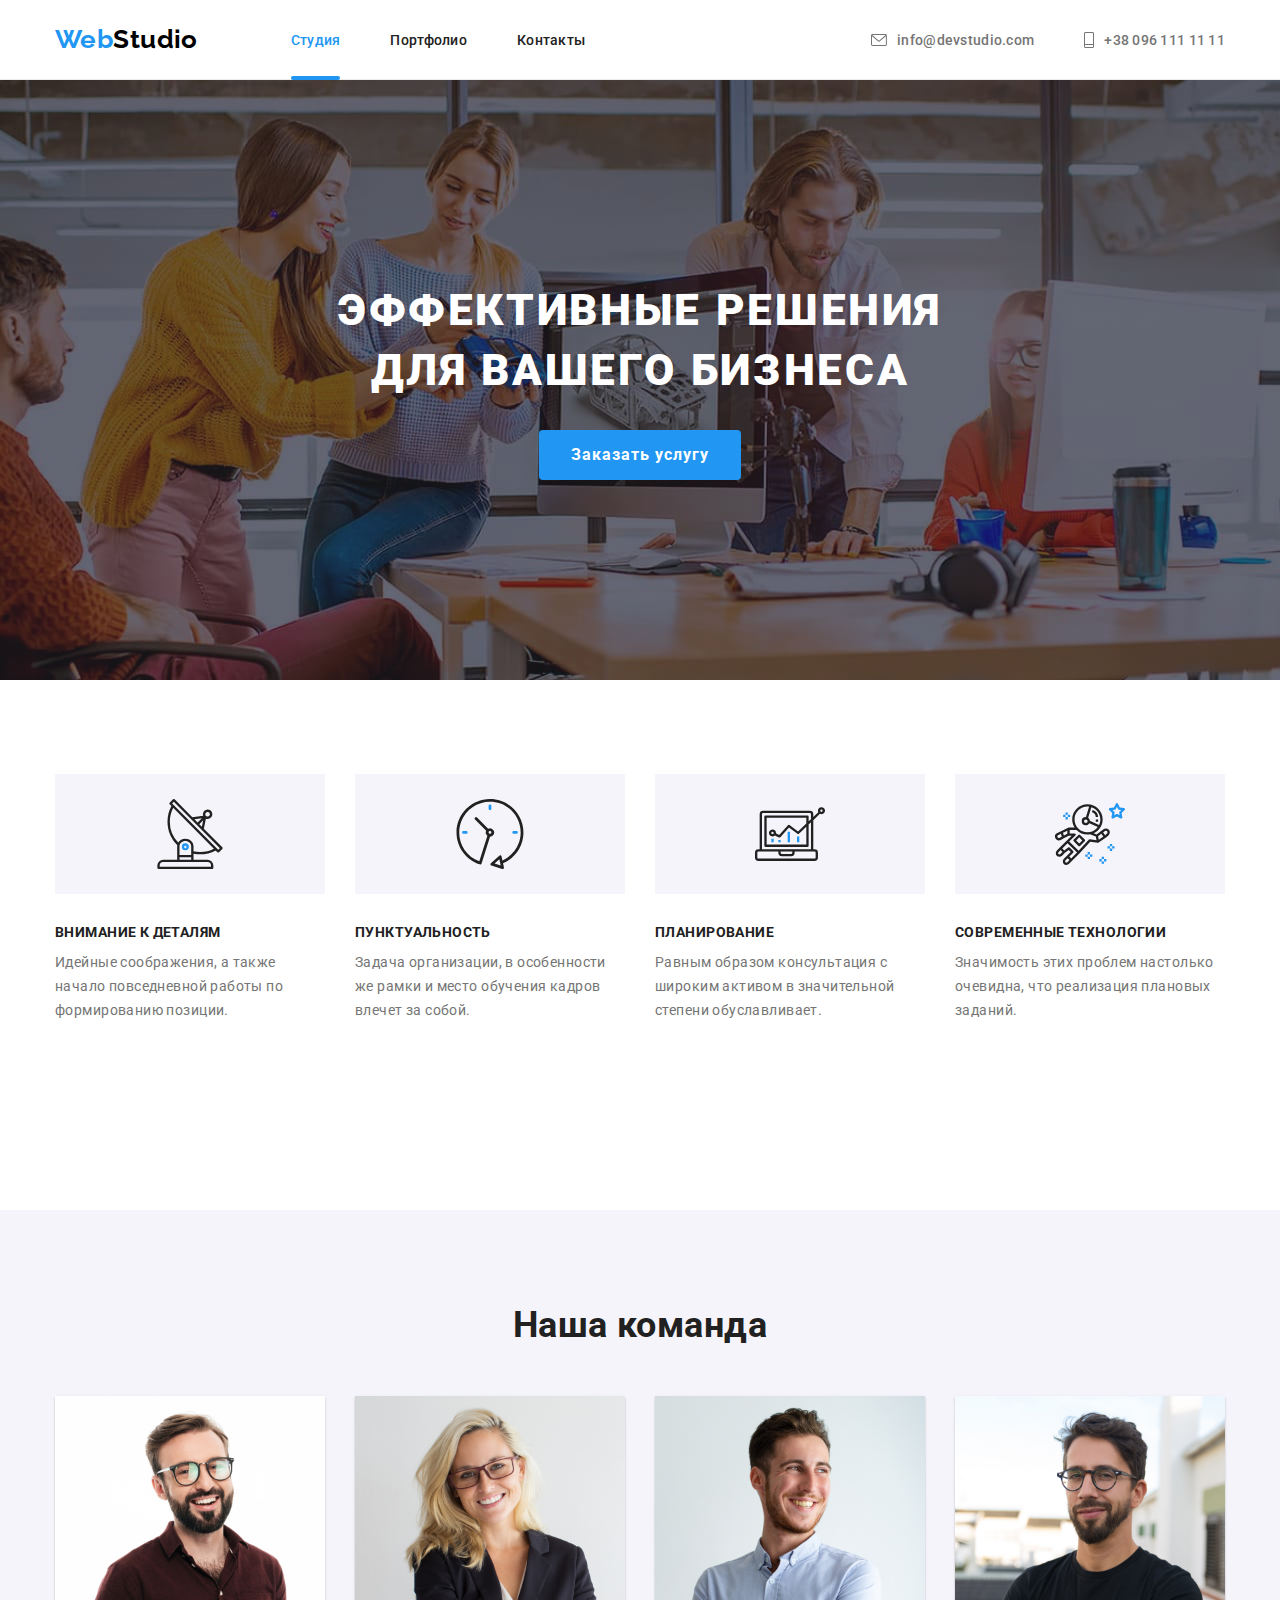
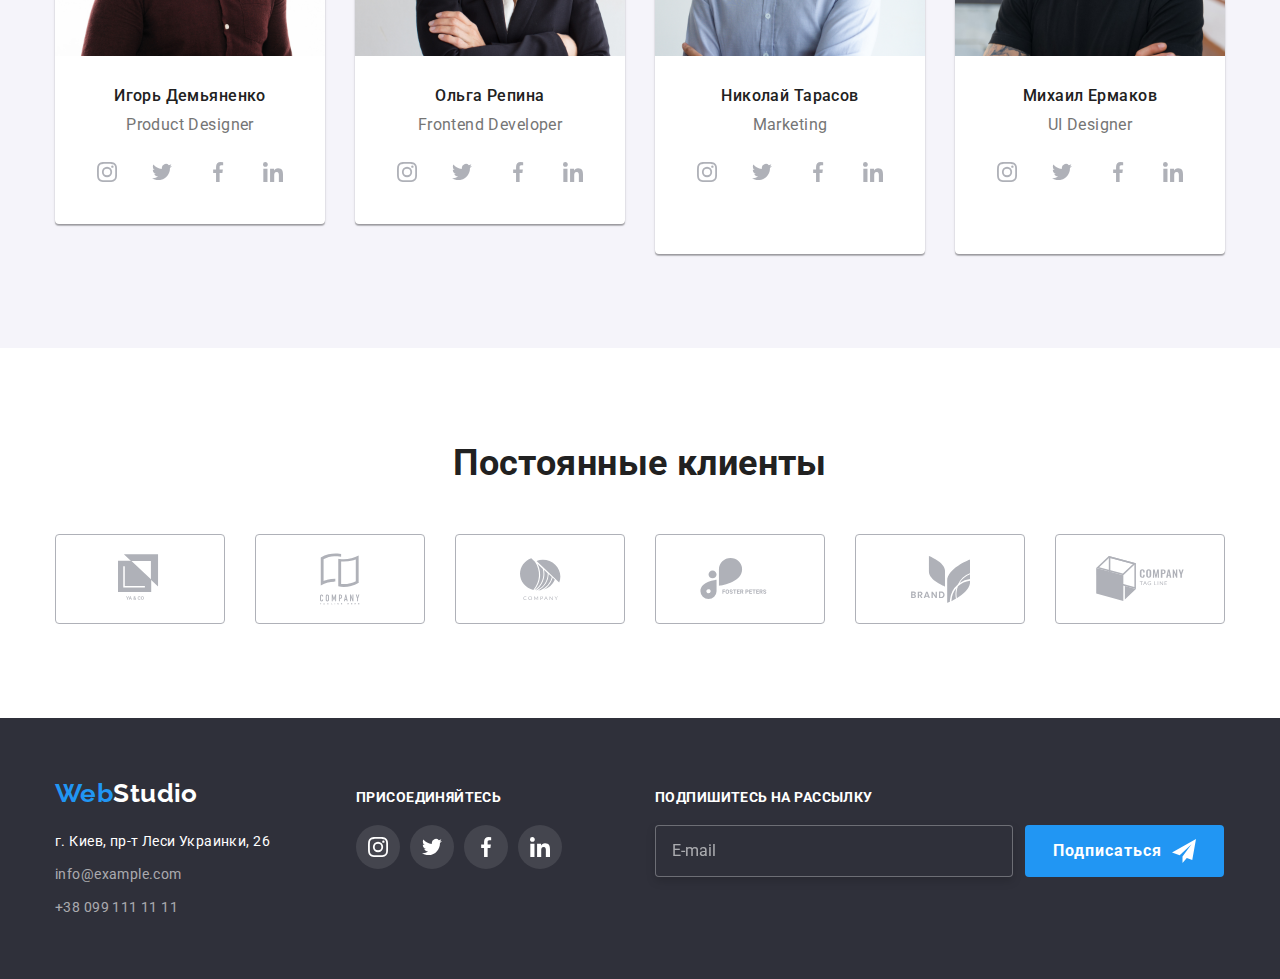
==== index.html @ e051b36f "breakpoints.scss, features: mobile, tablet" ====
<!DOCTYPE html>
<html lang="ru">
  <head>
    <meta charset="UTF-8" />
    <meta name="viewport" content="width=device-width, initial-scale=1.0" />
    <title>WebStudio</title>
    <link rel="preconnect" href="https://fonts.gstatic.com" />
    <link
      href="https://fonts.googleapis.com/css2?family=Raleway:wght@700&family=Roboto:wght@400;500;700;900&display=swap"
      rel="stylesheet"
    />
    <link
      rel="stylesheet"
      href="https://cdnjs.cloudflare.com/ajax/libs/modern-normalize/1.0.0/modern-normalize.min.css"
    />
    <link rel="stylesheet" href="./css/main.min.css" />
  </head>
  <body>
    <header class="header">
      <div class="container">
        <nav class="header__nav">
          <a href="./index.html" lang="en" class="logo header__logo">
            <span class="logo--accent">Web</span>Studio</a
          >
          <button
            type="button"
            class="menu-button is-open"
            aria-expanded="false"
            aria-controls="menu-container"
            data-menu-button
          >
            <svg
              width="40"
              height="40"
              aria-label="переключатель мобильного меню"
            >
              <use class="icon-menu" href="./icons/sprite.svg#menu"></use>
              <use
                class="icon-menu-close"
                href="./icons/sprite.svg#menu-close"
              ></use>
            </svg>
          </button>
          <!-- <div class="menu-container" id="menu-container"></div> -->

          <ul class="site-nav">
            <li class="site-nav__item">
              <a
                href="./index.html"
                class="site-nav__link site-nav__link--active"
                >Студия</a
              >
            </li>
            <li class="site-nav__item">
              <a href="./portfolio.html" class="site-nav__link">Портфолио</a>
            </li>
            <li class="site-nav__item">
              <a href="" class="site-nav__link">Контакты</a>
            </li>
          </ul>
        </nav>

        <ul class="auth-nav">
          <li class="auth-nav__item">
            <a href="mailto:info@devstudio.com" class="auth-nav__link">
              <svg
                width="16"
                height="12"
                class="header__icon"
                aria-label="envelope"
              >
                <use href="./icons/sprite.svg#envelope"></use>
              </svg>
              info@devstudio.com</a
            >
          </li>
          <li class="auth-nav__item">
            <a href="tel:+380961111111" class="auth-nav__link"
              ><svg
                width="10"
                height="16"
                class="header__icon"
                aria-label="smartphone"
              >
                <use href="./icons/sprite.svg#smartphone"></use>
              </svg>
              +38 096 111 11 11</a
            >
          </li>
        </ul>
      </div>
    </header>

    <main>
      <section class="section hero">
        <div class="container">
          <h1 class="hero__title">
            Эффективные решения<br />
            для вашего бизнеса
          </h1>
          <button class="btn" data-modal-open>Заказать услугу</button>
        </div>
      </section>

      <section class="section features">
        <div class="container">
          <h2 class="visually-hidden">Особенности</h2>
          <ul class="feature__list">
            <li class="feature__item">
              <div class="feature__icon-bg">
                <svg
                  class="feature__icon"
                  width="70"
                  height="70"
                  aria-label="antenna"
                >
                  <use href="./icons/sprite.svg#antenna"></use>
                </svg>
              </div>
              <h3 class="feature__title">Внимание к деталям</h3>
              <p class="feature__subtitle">
                Идейные соображения, а также начало повседневной работы по
                формированию позиции.
              </p>
            </li>
            <li class="feature__item">
              <div class="feature__icon-bg">
                <svg
                  class="feature__icon"
                  width="70"
                  height="70"
                  aria-label="clock"
                >
                  <use href="./icons/sprite.svg#clock"></use>
                </svg>
              </div>
              <h3 class="feature__title">Пунктуальность</h3>
              <p class="feature__subtitle">
                Задача организации, в особенности же рамки и место обучения
                кадров влечет за собой.
              </p>
            </li>
            <li class="feature__item">
              <div class="feature__icon-bg">
                <svg
                  class="feature__icon"
                  width="70"
                  height="70"
                  aria-label="diagram"
                >
                  <use href="./icons/sprite.svg#diagram"></use>
                </svg>
              </div>
              <h3 class="feature__title">Планирование</h3>
              <p class="feature__subtitle">
                Равным образом консультация с широким активом в значительной
                степени обуславливает.
              </p>
            </li>
            <li class="feature__item">
              <div class="feature__icon-bg">
                <svg
                  class="feature__icon"
                  width="70"
                  height="70"
                  aria-label="astronaut"
                >
                  <use href="./icons/sprite.svg#astronaut"></use>
                </svg>
              </div>
              <h3 class="feature__title">Современные технологии</h3>
              <p class="feature__subtitle">
                Значимость этих проблем настолько очевидна, что реализация
                плановых заданий.
              </p>
            </li>
          </ul>
        </div>
      </section>

      <section class="section works">
        <div class="container">
          <h2 class="section__title">Чем мы занимаемся</h2>
          <ul class="work__list">
            <li class="work__item">
              <div class="work__item-wrap">
                <img
                  src="./images/desktop.jpg"
                  alt="десктоп"
                  width="370"
                  height="294"
                />
                <div class="work__item-desc">
                  <p class="work-list__text">Десктопные приложения</p>
                </div>
              </div>
            </li>
            <li class="work__item">
              <div class="work__item-wrap">
                <img
                  src="./images/phone.jpg"
                  alt="телефон"
                  width="370"
                  height="294"
                />
                <div class="work__item-desc">
                  <p class="work-list__text">Мобильные приложения</p>
                </div>
              </div>
            </li>
            <li class="work__item">
              <div class="work__item-wrap">
                <img
                  src="./images/tablet.jpg"
                  alt="планшет"
                  width="370"
                  height="294"
                />
                <div class="work__item-desc">
                  <p class="work-list__text">Дизайнерские решения</p>
                </div>
              </div>
            </li>
          </ul>
        </div>
      </section>

      <section class="section team">
        <div class="container">
          <h2 class="section__title">Наша команда</h2>
          <ul class="team__list">
            <li class="team__item">
              <img
                src="./images/photo-1.jpg"
                alt="фото дизайнера"
                width="450"
                height="460"
                class="team__item-photo"
              />
              <div class="team__item-desc">
                <h3 class="team__item-name">Игорь Демьяненко</h3>
                <p class="team__item-prof">Product Designer</p>
                <ul class="social">
                  <li class="social__item">
                    <a href="" class="social__link">
                      <svg
                        width="20"
                        height="20"
                        class="social__icon"
                        aria-label="instagram"
                      >
                        <use href="./icons/sprite.svg#instagram"></use>
                      </svg>
                    </a>
                  </li>
                  <li class="social__item">
                    <a href="" class="social__link">
                      <svg
                        width="20"
                        height="20"
                        class="social__icon"
                        aria-label="twitter"
                      >
                        <use href="./icons/sprite.svg#twitter"></use>
                      </svg>
                    </a>
                  </li>
                  <li class="social__item">
                    <a href="" class="social__link">
                      <svg
                        width="20"
                        height="20"
                        class="social__icon"
                        aria-label="facebook"
                      >
                        <use href="./icons/sprite.svg#facebook"></use>
                      </svg>
                    </a>
                  </li>
                  <li class="social__item">
                    <a href="" class="social__link">
                      <svg
                        width="20"
                        height="20"
                        class="social__icon"
                        aria-label="linkedin"
                      >
                        <use href="./icons/sprite.svg#linkedin"></use>
                      </svg>
                    </a>
                  </li>
                </ul>
              </div>
            </li>
            <li class="team__item">
              <img
                src="./images/photo-2.jpg"
                alt="фото фронтенд разработчика"
                width="450"
                height="460"
                class="team__item-photo"
              />
              <div class="team__item-desc">
                <h3 class="team__item-name">Ольга Репина</h3>
                <p class="team__item-prof">Frontend Developer</p>
                <ul class="social">
                  <li class="social__item">
                    <a href="" class="social__link">
                      <svg
                        width="20"
                        height="20"
                        class="social__icon"
                        aria-label="instagram"
                      >
                        <use href="./icons/sprite.svg#instagram"></use>
                      </svg>
                    </a>
                  </li>
                  <li class="social__item">
                    <a href="" class="social__link">
                      <svg
                        width="20"
                        height="20"
                        class="social__icon"
                        aria-label="twitter"
                      >
                        <use href="./icons/sprite.svg#twitter"></use>
                      </svg>
                    </a>
                  </li>
                  <li class="social__item">
                    <a href="" class="social__link">
                      <svg
                        width="20"
                        height="20"
                        class="social__icon"
                        aria-label="facebook"
                      >
                        <use href="./icons/sprite.svg#facebook"></use>
                      </svg>
                    </a>
                  </li>
                  <li class="social__item">
                    <a href="" class="social__link">
                      <svg
                        width="20"
                        height="20"
                        class="social__icon"
                        aria-label="linkedin"
                      >
                        <use href="./icons/sprite.svg#linkedin"></use>
                      </svg>
                    </a>
                  </li>
                </ul>
              </div>
            </li>
            <li class="team__item">
              <img
                src="./images/photo-3.jpg"
                alt="фото маркетолога"
                width="450"
                height="460"
                class="team__item-photo"
              />
              <div class="team__item-desc">
                <h3 class="team__item-name">Николай Тарасов</h3>
                <p class="team__item-prof">Marketing</p>
                <ul class="social">
                  <li class="social__item">
                    <a href="" class="social__link">
                      <svg
                        width="20"
                        height="20"
                        class="social__icon"
                        aria-label="instagram"
                      >
                        <use href="./icons/sprite.svg#instagram"></use>
                      </svg>
                    </a>
                  </li>
                  <li class="social__item">
                    <a href="" class="social__link">
                      <svg
                        width="20"
                        height="20"
                        class="social__icon"
                        aria-label="twitter"
                      >
                        <use href="./icons/sprite.svg#twitter"></use>
                      </svg>
                    </a>
                  </li>
                  <li class="social__item">
                    <a href="" class="social__link">
                      <svg
                        width="20"
                        height="20"
                        class="social__icon"
                        aria-label="facebook"
                      >
                        <use href="./icons/sprite.svg#facebook"></use>
                      </svg>
                    </a>
                  </li>
                  <li class="social__item">
                    <a href="" class="social__link">
                      <svg
                        width="20"
                        height="20"
                        class="social__icon"
                        aria-label="linkedin"
                      >
                        <use href="./icons/sprite.svg#linkedin"></use>
                      </svg>
                    </a>
                  </li>
                </ul>
              </div>
            </li>
            <li class="team__item">
              <img
                src="./images/photo-4.jpg"
                alt="фото дизайнера пользовательского интерфейса"
                width="450"
                height="460"
                class="team__item-photo"
              />
              <div class="team__item-desc">
                <h3 class="team__item-name">Михаил Ермаков</h3>
                <p class="team__item-prof">UI Designer</p>
                <ul class="social">
                  <li class="social__item">
                    <a href="" class="social__link">
                      <svg
                        width="20"
                        height="20"
                        class="social__icon"
                        aria-label="instagram"
                      >
                        <use href="./icons/sprite.svg#instagram"></use>
                      </svg>
                    </a>
                  </li>
                  <li class="social__item">
                    <a href="" class="social__link">
                      <svg
                        width="20"
                        height="20"
                        class="social__icon"
                        aria-label="twitter"
                      >
                        <use href="./icons/sprite.svg#twitter"></use>
                      </svg>
                    </a>
                  </li>
                  <li class="social__item">
                    <a href="" class="social__link">
                      <svg
                        width="20"
                        height="20"
                        class="social__icon"
                        aria-label="facebook"
                      >
                        <use href="./icons/sprite.svg#facebook"></use>
                      </svg>
                    </a>
                  </li>
                  <li class="social__item">
                    <a href="" class="social__link">
                      <svg
                        width="20"
                        height="20"
                        class="social__icon"
                        aria-label="linkedin"
                      >
                        <use href="./icons/sprite.svg#linkedin"></use>
                      </svg>
                    </a>
                  </li>
                </ul>
              </div>
            </li>
          </ul>
        </div>
      </section>

      <section class="section clients">
        <div class="container">
          <h2 class="section__title">Постоянные клиенты</h2>
          <ul class="client__list">
            <li class="client__item">
              <a href="" class="client__link">
                <svg
                  width="44.27"
                  height="49.23"
                  class="client__icon"
                  aria-label="logo-yaco"
                >
                  <use href="./icons/sprite.svg#company-logo-yaco"></use>
                </svg>
              </a>
            </li>
            <li class="client__item">
              <a href="" class="client__link">
                <svg
                  width="40"
                  height="52"
                  class="client__icon"
                  aria-label="logo-tagline"
                >
                  <use href="./icons/sprite.svg#company-logo-tagline"></use>
                </svg>
              </a>
            </li>
            <li class="client__item">
              <a href="" class="client__link">
                <svg
                  width="41"
                  height="42.6"
                  class="client__icon"
                  aria-label="company-logo"
                >
                  <use href="./icons/sprite.svg#company-logo"></use>
                </svg>
              </a>
            </li>
            <li class="client__item">
              <a href="" class="client__link">
                <svg
                  width="79.66"
                  height="42.02"
                  class="client__icon"
                  aria-label="logo-foster-peters"
                >
                  <use
                    href="./icons/sprite.svg#company-logo-foster-peters"
                  ></use>
                </svg>
              </a>
            </li>
            <li class="client__item">
              <a href="" class="client__link">
                <svg
                  width="59"
                  height="47"
                  class="client__icon"
                  aria-label="logo-brand"
                >
                  <use href="./icons/sprite.svg#company-logo-brand"></use>
                </svg>
              </a>
            </li>
            <li class="client__item">
              <a href="" class="client__link">
                <svg
                  width="88.48"
                  height="45.44"
                  class="client__icon"
                  aria-label="logo-tag-line"
                >
                  <use href="./icons/sprite.svg#company-logo-tag-line"></use>
                </svg>
              </a>
            </li>
          </ul>
        </div>
      </section>
    </main>

    <footer class="footer">
      <div class="container">
        <div class="footer__address">
          <a href="./index.html" class="logo footer__logo"
            ><span class="logo--accent">Web</span>Studio</a
          >

          <address class="address">
            <ul class="address__list">
              <li class="address__item">
                <a
                  href="https://goo.gl/maps/oSqtVdrNRLuUKtEEA"
                  class="address__link"
                >
                  г. Киев, пр-т Леси Украинки, 26
                </a>
              </li>
              <li class="address__item">
                <a href="mailto:info@example.com" class="contact__link"
                  >info@example.com</a
                >
              </li>
              <li class="address__item">
                <a href="tel:+380991111111" class="contact__link"
                  >+38 099 111 11 11</a
                >
              </li>
            </ul>
          </address>
        </div>

        <div class="footer__social">
          <b class="social__title">присоединяйтесь</b>
          <ul class="social">
            <li class="social__item">
              <a href="" class="social__link">
                <svg
                  class="social__icon"
                  width="20"
                  height="20"
                  aria-label="instagram"
                >
                  <use href="./icons/sprite.svg#instagram"></use>
                </svg>
              </a>
            </li>
            <li class="social__item">
              <a href="" class="social__link">
                <svg
                  class="social__icon"
                  width="20"
                  height="20"
                  aria-label="twitter"
                >
                  <use href="./icons/sprite.svg#twitter"></use>
                </svg>
              </a>
            </li>
            <li class="social__item">
              <a href="" class="social__link">
                <svg
                  class="social__icon"
                  width="20"
                  height="20"
                  aria-label="facebook"
                >
                  <use href="./icons/sprite.svg#facebook"></use>
                </svg>
              </a>
            </li>
            <li class="social__item">
              <a href="" class="social__link">
                <svg
                  class="social__icon"
                  width="20"
                  height="20"
                  aria-label="linkedin"
                >
                  <use href="./icons/sprite.svg#linkedin"></use>
                </svg>
              </a>
            </li>
          </ul>
        </div>

        <div class="subscribe">
          <b class="social__title">подпишитесь на рассылку</b>
          <form class="subscribe__form">
            <input
              type="text"
              name="email"
              placeholder="E-mail"
              class="subscribe__input"
            />
            <button type="submit" class="btn subscribe__btn">
              Подписаться
              <svg
                class="send-icon"
                width="24"
                height="24"
                aria-label="subscribe-button"
              >
                <use href="./icons/sprite.svg#send"></use>
              </svg>
            </button>
          </form>
        </div>
      </div>
    </footer>

    <div class="backdrop is-hidden" data-modal>
      <div class="modal">
        <button type="button" class="btn-close" data-modal-close>
          <svg
            width="18"
            height="18"
            class="close-icon"
            aria-label="close-icon"
          >
            <use href="./icons/sprite.svg#close"></use>
          </svg>
        </button>

        <div class="form-wrap">
          <b class="modal__title">Оставьте свои данные, мы вам перезвоним</b>

          <form class="modal__form">
            <label class="modal__form-field"
              >Имя
              <span class="modal__form-input-wrapper">
                <input
                  type="text"
                  name="name"
                  class="modal__form-input"
                  aria-label="form-person-icon"
                />
                <svg width="18" height="18" class="modal__form-icon">
                  <use href="./icons/sprite.svg#person"></use>
                </svg>
              </span>
            </label>

            <label class="modal__form-field"
              >Телефон
              <span class="modal__form-input-wrapper">
                <input
                  type="tel"
                  name="telephone"
                  class="modal__form-input"
                  aria-label="form-telephone-icon"
                />
                <svg width="18" height="18" class="modal__form-icon">
                  <use href="./icons/sprite.svg#phone"></use>
                </svg>
              </span>
            </label>

            <label class="modal__form-field"
              >Почта
              <span class="modal__form-input-wrapper">
                <input
                  type="email"
                  name="email"
                  class="modal__form-input"
                  aria-label="form-email-icon"
                />
                <svg width="18" height="18" class="modal__form-icon">
                  <use href="./icons/sprite.svg#email"></use>
                </svg>
              </span>
            </label>

            <label for="textarea" class="modal__form-textarea"
              >Комментарий</label
            >
            <textarea
              id="textarea"
              name="user_message"
              class="modal__form-message"
              rows="10"
              placeholder="Введите текст"
            ></textarea>

            <input
              type="checkbox"
              id="user-policy"
              name="user_policy"
              class="modal__form-policy visually-hidden"
              value="accept-policy"
            />
            <label for="user-policy" class="modal__form-policy-text"
              >Соглашаюсь с рассылкой и принимаю
              <a href="" class="policy-link">Условия договора</a>
            </label>

            <button type="submit" class="btn modal__form-btn">Отправить</button>
          </form>
        </div>
      </div>
    </div>

    <script src="./js/modal.js"></script>
    <script src="./js/menu.js"></script>
  </body>
</html>
---- css/main.min.css ----
:root{--primary-text-color: #212121;--secondary-text-color: #757575;--accent-color: #2196f3;--primary-bg-color: #ffffff;--secondary-bg-color: rgb(47, 48, 58);--secondary-bg-color-opas: rgba(47, 48, 58, 0.8);--third-bg-color: #f5f4fa;--icon-color: #afb1b8;--timing-function: cubic-bezier(0.4, 0, 0.2, 1);--main-font: "Roboto", sans-serif;--secondary-font: "Raleway", sans-serif}.visually-hidden{position:absolute;width:1px;height:1px;margin:-1px;border:0;padding:0;white-space:nowrap;-webkit-clip-path:inset(100%);clip-path:inset(100%);clip:rect(0 0 0 0);overflow:hidden}*,*::before,*::after{-webkit-box-sizing:border-box;box-sizing:border-box}h1,h2,h3,h4,h5,h6,ul,ol,li,p,img,a,button,input,textarea{margin:0;padding:0}a{text-decoration:none;color:var(--primary-text-color)}ul,ol{list-style:none}img{display:block;max-width:100%;height:auto}body{padding-top:80px;background-color:var(--primary-bg-color);color:var(--primary-text-color);font-family:var(--main-font);font-size:14px;font-weight:500;line-height:16px;letter-spacing:0.03em}.container{max-width:1200px;min-width:480px;padding:0 15px}@media screen and (min-width: 480px){.container{width:480px;margin:0 auto}.works .container{display:none}}@media screen and (min-width: 768px){.container{width:768px}}@media screen and (min-width: 1200px){.container{width:1200px}}.header{position:fixed;top:0;left:0;width:100%;height:80px;background-color:var(--primary-bg-color);z-index:1}.header::before{position:absolute;content:"";bottom:0;left:0;width:100%;height:1px;background-color:#ececec}@media screen and (min-width: 767px){.header .container{display:-webkit-box;display:-ms-flexbox;display:flex;-webkit-box-pack:justify;-ms-flex-pack:justify;justify-content:space-between;-webkit-box-align:center;-ms-flex-align:center;align-items:center}}.header__nav{display:-webkit-box;display:-ms-flexbox;display:flex;-webkit-box-pack:justify;-ms-flex-pack:justify;justify-content:space-between;-webkit-box-align:center;-ms-flex-align:center;align-items:center}@media screen and (min-width: 768px){.header__nav{display:-webkit-box;display:-ms-flexbox;display:flex;-webkit-box-pack:start;-ms-flex-pack:start;justify-content:flex-start;-webkit-box-align:center;-ms-flex-align:center;align-items:center}}.header__icon{margin-right:10px;fill:currentColor}.site-nav{display:none}@media screen and (min-width: 768px){.site-nav{display:-webkit-box;display:-ms-flexbox;display:flex;letter-spacing:0.02em}.site-nav__item:not(:last-child){margin-right:50px}.site-nav__link{display:block;padding-top:32px;padding-bottom:32px;-webkit-transition:color 250ms var(--timing-function);transition:color 250ms var(--timing-function)}.site-nav__link--active{position:relative;color:var(--accent-color)}.site-nav__link--active::after{content:"";position:absolute;bottom:0;left:0;width:100%;height:4px;border-radius:2px;background-color:var(--accent-color)}.site-nav__link:hover,.site-nav__link:focus{color:var(--accent-color)}}.auth-nav{display:none}@media screen and (min-width: 768px){.auth-nav{display:block}}@media screen and (min-width: 1200px){.auth-nav{display:-webkit-box;display:-ms-flexbox;display:flex;margin-left:auto;letter-spacing:0.02em}.auth-nav__item:not(:last-child){margin-right:50px}.auth-nav__link{display:-webkit-box;display:-ms-flexbox;display:flex;-webkit-box-pack:start;-ms-flex-pack:start;justify-content:flex-start;-webkit-box-align:center;-ms-flex-align:center;align-items:center;padding-top:32px;padding-bottom:32px;color:var(--secondary-text-color);-webkit-transition:color 250ms var(--timing-function);transition:color 250ms var(--timing-function)}.auth-nav__link:hover,.auth-nav__link:focus{color:var(--accent-color)}}.menu-button{display:none}@media screen and (max-width: 767px){.menu-button{display:inline-block;border:none;background-color:transparent}.menu-button .icon-menu-close{display:none}.menu-button.is-open .icon-menu-close{display:block}.menu-button.is-open .icon-menu{display:none}}.menu-container{display:none}.hero{background-color:var(--secondary-bg-color)}.hero.section{padding:118px 0;margin:0 auto;text-align:center;background-image:-webkit-gradient(linear, left top, right top, from(rgba(47,48,58,0.4)), to(rgba(47,48,58,0.4))),url(../images/hero-bg.jpg);background-image:linear-gradient(to right, rgba(47,48,58,0.4), rgba(47,48,58,0.4)),url(../images/hero-bg.jpg);background-repeat:no-repeat;background-position:center}@media screen and (min-width: 768px){.hero.section{max-width:1600px;min-height:600px;padding:200px 0}}.hero__title{font-size:26px;font-weight:900;line-height:42px;letter-spacing:0.06em;text-transform:uppercase;color:var(--primary-bg-color);margin-bottom:30px}@media screen and (min-width: 768px){.hero__title{font-size:44px;font-weight:900;line-height:60px}}@media screen and (min-width: 768px){.feature__list{display:-webkit-box;display:-ms-flexbox;display:flex;-ms-flex-wrap:wrap;flex-wrap:wrap}}.feature__item:not(:last-child){margin-bottom:30px}@media screen and (min-width: 768px){.feature__item{-ms-flex-preferred-size:calc((100% - 1 * 30px) / 2);flex-basis:calc((100% - 1 * 30px) / 2)}.feature__item:nth-child(2n+1){margin-right:30px}.feature__item:nth-last-child(-n+2){margin-bottom:0}}@media screen and (min-width: 1200px){.feature__item{-ms-flex-preferred-size:calc((100% - 3 * 30px) / 4);flex-basis:calc((100% - 3 * 30px) / 4)}.feature__item:nth-child(n){margin-bottom:0}.feature__item:not(:last-child){margin-right:30px}}.feature__icon-bg{display:-webkit-box;display:-ms-flexbox;display:flex;-webkit-box-pack:center;-ms-flex-pack:center;justify-content:center;-webkit-box-align:center;-ms-flex-align:center;align-items:center;height:120px;margin-bottom:30px;background-color:var(--third-bg-color)}.feature__icon{width:70px;height:70px}.feature__title{margin-bottom:10px;font-size:14px;font-weight:700;line-height:16px;text-align:center;text-transform:uppercase}@media screen and (min-width: 768px){.feature__title{text-align:start}}.feature__subtitle{font-size:14px;font-weight:400;line-height:24px;color:var(--secondary-text-color)}.work{display:none}@media screen and (min-width: 768px){.work__list{display:-webkit-box;display:-ms-flexbox;display:flex;-ms-flex-wrap:wrap;flex-wrap:wrap}.work__item:not(:last-child){margin-right:30px}.work__item-wrap{position:relative}.work__item-desc{position:absolute;left:0;bottom:0;width:100%;height:70px;padding:27px 82px;background-color:var(--secondary-bg-color-opas);color:var(--primary-bg-color);text-align:center;font-size:14px;font-weight:700;line-height:16px;text-transform:uppercase}}.team{background-color:var(--third-bg-color)}@media screen and (min-width: 768px){.team__list{display:-webkit-box;display:-ms-flexbox;display:flex;-ms-flex-wrap:wrap;flex-wrap:wrap}}.team__item{background-color:var(--primary-bg-color);-webkit-box-shadow:0px 1px 3px rgba(0,0,0,0.12),0px 1px 1px rgba(0,0,0,0.14),0px 2px 1px rgba(0,0,0,0.2);box-shadow:0px 1px 3px rgba(0,0,0,0.12),0px 1px 1px rgba(0,0,0,0.14),0px 2px 1px rgba(0,0,0,0.2);border-radius:0px 0px 4px 4px}.team__item:not(:last-child){margin-bottom:30px}@media screen and (min-width: 768px){.team__item:nth-child(2n+1){margin-right:30px}.team__item:nth-last-child(-n+2){margin-bottom:0}}@media screen and (min-width: 1200px){.team__item:not(:last-child){margin-right:30px}}.team__item-photo{height:460px;background-size:contain}@media screen and (min-width: 768px){.team__item-photo{width:354px;height:374px}}@media screen and (min-width: 1200px){.team__item-photo{width:270px;height:260px}}.team__item-desc{padding:30px 122px 24px}@media screen and (min-width: 768px){.team__item-desc{padding:30px 74px 24px}}@media screen and (min-width: 1200px){.team__item-desc{padding:30px}}.team__item-name{margin-bottom:10px;font-size:16px;font-weight:500;line-height:19px;text-align:center}.team__item-prof{margin-bottom:16px;text-align:center;font-size:16px;font-weight:400;line-height:19px;color:var(--secondary-text-color)}.client__list{display:-webkit-box;display:-ms-flexbox;display:flex;-webkit-box-pack:justify;-ms-flex-pack:justify;justify-content:space-between;-webkit-box-align:stretch;-ms-flex-align:stretch;align-items:stretch}.client__link{display:-webkit-box;display:-ms-flexbox;display:flex;-webkit-box-pack:center;-ms-flex-pack:center;justify-content:center;-webkit-box-align:center;-ms-flex-align:center;align-items:center;width:170px;height:90px;border-radius:4px;border:1px solid var(--icon-color);color:var(--icon-color);-webkit-transition:color 250ms var(--timing-function),border 250ms var(--timing-function);transition:color 250ms var(--timing-function),border 250ms var(--timing-function)}.client__link:hover,.client__link:focus{border:1px solid var(--accent-color);color:var(--accent-color)}.client__icon{fill:currentColor}.footer{padding:60px 0;background-color:var(--secondary-bg-color)}.footer .container{display:-webkit-box;display:-ms-flexbox;display:flex;-webkit-box-pack:start;-ms-flex-pack:start;justify-content:flex-start;-webkit-box-align:baseline;-ms-flex-align:baseline;align-items:baseline}.footer__address{width:231px;margin-right:70px}.footer__social{width:206px;margin-right:93px}.address{font-style:inherit;font-size:14px;font-weight:400;line-height:24px;letter-spacing:0.03em}.address__item:not(:last-child){margin-bottom:9px}.address__link:first-child{color:var(--primary-bg-color);-webkit-transition:color 250ms var(--timing-function);transition:color 250ms var(--timing-function)}.address__link:hover,.address__link:focus{color:var(--accent-color)}.contact__link{color:rgba(255,255,255,0.6);-webkit-transition-property:color 250ms var(--timing-function);transition-property:color 250ms var(--timing-function)}.contact__link:hover,.contact__link:focus{color:var(--accent-color)}.subscribe__form{display:-webkit-box;display:-ms-flexbox;display:flex}.subscribe__input{width:358px;padding:15px 16px;margin-right:12px;border-radius:4px;color:rgba(255,255,255,0.6);background-color:var(--secondary-bg-color);border:1px solid rgba(255,255,255,0.3);-webkit-filter:drop-shadow(0px 4px 4px rgba(0,0,0,0.15));filter:drop-shadow(0px 4px 4px rgba(0,0,0,0.15));font-size:16px;font-weight:400;line-height:20px}.subscribe__input::-webkit-input-placeholder{color:rgba(255,255,255,0.6)}.subscribe__input:-ms-input-placeholder{color:rgba(255,255,255,0.6)}.subscribe__input::-ms-input-placeholder{color:rgba(255,255,255,0.6)}.subscribe__input::placeholder{color:rgba(255,255,255,0.6)}.subscribe__input:focus{border:1px solid var(--accent-color)}.subscribe__btn .send-icon{margin-left:10px;fill:var(--primary-bg-color)}.logo{padding-top:24px;padding-bottom:25px;color:#000000;font-family:var(--secondary-font);font-size:26px;font-weight:700;line-height:31px}.logo--accent{color:var(--accent-color)}@media screen and (min-width: 768px){.header__logo{margin-right:93px}}.footer__logo{display:inline-block;padding-top:0;padding-bottom:0;margin-bottom:20px;color:var(--primary-bg-color)}.section{padding-top:60px;padding-bottom:60px}@media screen and (min-width: 1200px){.section{padding-top:94px;padding-bottom:94px}.section:nth-child(2){padding-bottom:0}}.btn{min-width:73px;padding:10px 32px;border:none;border-radius:4px;color:var(--primary-bg-color);background-color:var(--accent-color);font-family:inherit;font-size:16px;font-weight:700;line-height:30px;letter-spacing:0.06em;text-align:center;cursor:pointer}.btn-filter{text-decoration:none;padding:6px 22px;color:var(--primary-text-color);background-color:var(--third-bg-color);font-size:16px;font-weight:500;line-height:26px;letter-spacing:0.03em;-webkit-transition:color 250ms var(--timing-function),background-color 250ms var(--timing-function);transition:color 250ms var(--timing-function),background-color 250ms var(--timing-function)}.btn-filter__list{display:-webkit-box;display:-ms-flexbox;display:flex;-webkit-box-pack:center;-ms-flex-pack:center;justify-content:center;-webkit-box-align:center;-ms-flex-align:center;align-items:center;margin-bottom:50px}.btn-filter__item:not(:last-child){margin-right:8px}.btn:hover,.btn:focus{background-color:var(--accent-color);color:var(--primary-bg-color);-webkit-box-shadow:0px 3px 1px rgba(0,0,0,0.1),0px 1px 2px rgba(0,0,0,0.08),0px 2px 2px rgba(0,0,0,0.12);box-shadow:0px 3px 1px rgba(0,0,0,0.1),0px 1px 2px rgba(0,0,0,0.08),0px 2px 2px rgba(0,0,0,0.12);-webkit-transition:color 250ms var(--timing-function),background-color 250ms var(--timing-function),-webkit-box-shadow 250ms var(--timing-function);transition:color 250ms var(--timing-function),background-color 250ms var(--timing-function),-webkit-box-shadow 250ms var(--timing-function);transition:color 250ms var(--timing-function),background-color 250ms var(--timing-function),box-shadow 250ms var(--timing-function);transition:color 250ms var(--timing-function),background-color 250ms var(--timing-function),box-shadow 250ms var(--timing-function),-webkit-box-shadow 250ms var(--timing-function)}.btn--active{background-color:var(--accent-color);color:var(--primary-bg-color)}.subscribe__btn{display:-webkit-box;display:-ms-flexbox;display:flex;-webkit-box-pack:start;-ms-flex-pack:start;justify-content:flex-start;-webkit-box-align:center;-ms-flex-align:center;align-items:center;padding:10px 28px}.social{display:-webkit-box;display:-ms-flexbox;display:flex;-webkit-box-pack:justify;-ms-flex-pack:justify;justify-content:space-between;-webkit-box-align:stretch;-ms-flex-align:stretch;align-items:stretch}.social__title{display:inline-block;margin-bottom:20px;color:var(--primary-bg-color);text-transform:uppercase}.social__link{display:-webkit-box;display:-ms-flexbox;display:flex;-webkit-box-pack:center;-ms-flex-pack:center;justify-content:center;-webkit-box-align:center;-ms-flex-align:center;align-items:center;width:44px;height:44px;border-radius:50%;color:var(--icon-color);-webkit-transition:color 250ms var(--timing-function),background-color 250ms var(--timing-function);transition:color 250ms var(--timing-function),background-color 250ms var(--timing-function)}.footer .social__link{background-color:rgba(255,255,255,0.1);color:var(--primary-bg-color)}.social__link:hover,.social__link:focus{background-color:var(--accent-color);color:var(--primary-bg-color);cursor:pointer}.social__icon{fill:currentColor}.section__title{font-size:28px;font-weight:700;line-height:33px;margin-bottom:30px;text-align:center}@media screen and (min-width: 768px){.section__title{margin-bottom:50px;font-size:36px;font-weight:700;line-height:42px}}.backdrop{position:fixed;top:0;left:0;width:100%;height:100%;background-color:rgba(0,0,0,0.2);z-index:2;-webkit-transition-property:opacity, visibility;transition-property:opacity, visibility;-webkit-transition-duration:250ms;transition-duration:250ms;-webkit-transition-timing-function:var(--timing-function);transition-timing-function:var(--timing-function)}.backdrop.is-hidden{-webkit-transition-property:opacity, visibility, -webkit-transform;transition-property:opacity, visibility, -webkit-transform;transition-property:transform, opacity, visibility;transition-property:transform, opacity, visibility, -webkit-transform;-webkit-transition-duration:250ms;transition-duration:250ms;-webkit-transition-timing-function:var(--timing-function);transition-timing-function:var(--timing-function)}.modal{position:absolute;top:50%;left:50%;-webkit-transform:translate(-50%, -50%);transform:translate(-50%, -50%);width:528px;min-height:581px;padding:40px;border-radius:4px;background-color:var(--primary-bg-color);-webkit-box-shadow:0px 1px 3px rgba(0,0,0,0.12),0px 1px 1px rgba(0,0,0,0.14),0px 2px 1px rgba(0,0,0,0.2);box-shadow:0px 1px 3px rgba(0,0,0,0.12),0px 1px 1px rgba(0,0,0,0.14),0px 2px 1px rgba(0,0,0,0.2);z-index:2;-webkit-transition-property:opacity, visibility, -webkit-transform;transition-property:opacity, visibility, -webkit-transform;transition-property:transform, opacity, visibility;transition-property:transform, opacity, visibility, -webkit-transform;-webkit-transition-duration:250ms;transition-duration:250ms;-webkit-transition-timing-function:var(--timing-function);transition-timing-function:var(--timing-function)}.backdrop.is-hidden .modal{-webkit-transform:translate(-50%, -200%);transform:translate(-50%, -200%);-webkit-transition-property:opacity, visibility, -webkit-transform;transition-property:opacity, visibility, -webkit-transform;transition-property:transform, opacity, visibility;transition-property:transform, opacity, visibility, -webkit-transform;-webkit-transition-duration:250ms;transition-duration:250ms;-webkit-transition-timing-function:var(--timing-function);transition-timing-function:var(--timing-function)}.modal__title{display:block;text-align:center;margin-bottom:12px;font-size:20px;font-weight:900;line-height:23px}.modal__form{display:-webkit-box;display:-ms-flexbox;display:flex;-webkit-box-orient:vertical;-webkit-box-direction:normal;-ms-flex-direction:column;flex-direction:column}.modal__form-field{display:inline-block;margin-bottom:10px;color:var(--secondary-text-color);font-size:12px;font-weight:400;line-height:14px;letter-spacing:0.01em}.modal__form-textarea{display:inline-block;color:var(--secondary-text-color);font-size:12px;font-weight:400;line-height:14px;letter-spacing:0.01em}.modal__form-input-wrapper{position:relative;display:block;margin-top:4px}.modal__form-input{width:100%;height:40px;border-radius:4px;border:1px solid rgba(33,33,33,0.2);padding-left:42px;padding-right:12px;font-size:14px;font-weight:400;line-height:16px;letter-spacing:0.01em;-webkit-transition:border 250ms var(--timing-function);transition:border 250ms var(--timing-function)}.modal__form-input:focus{outline:none;border-color:var(--accent-color)}.modal__form-input:focus+.modal__form-icon{fill:var(--accent-color)}.modal__form-icon{position:absolute;display:block;top:50%;left:12px;-webkit-transform:translateY(-50%);transform:translateY(-50%);-webkit-transition:fill 250ms var(--timing-function);transition:fill 250ms var(--timing-function)}.modal__form-message{width:100%;height:120px;padding:12px 16px;margin-top:4px;margin-bottom:20px;border-radius:4px;border:1px solid rgba(33,33,33,0.2);font-size:14px;font-weight:400;line-height:16px;letter-spacing:0.01em;-webkit-transition:border 250ms var(--timing-function);transition:border 250ms var(--timing-function);resize:none}.modal__form-message:focus{outline:none;border-color:var(--accent-color)}.modal .modal__form-policy-text{position:relative;padding-left:36px;margin-bottom:30px;font-size:14px;font-weight:400;line-height:24px;letter-spacing:0.03em;color:var(--secondary-text-color)}.modal .modal__form-policy-text::before{display:inline-block;position:absolute;top:50%;left:12px;-webkit-transform:translateY(-50%);transform:translateY(-50%);content:"";width:16px;height:15px;border:2px solid #000;background-color:var(--primary-bg-color);border-radius:2px;-webkit-transition:border 250ms var(--timing-function);transition:border 250ms var(--timing-function)}.btn-close{position:absolute;display:-webkit-box;display:-ms-flexbox;display:flex;-webkit-box-pack:center;-ms-flex-pack:center;justify-content:center;-webkit-box-align:center;-ms-flex-align:center;align-items:center;top:8px;right:8px;width:30px;height:30px;border-radius:50%;background-color:var(--primary-bg-color);border:1px solid rgba(0,0,0,0.1);outline:none;cursor:pointer}.btn-close:hover .close-icon,.btn-close:focus .close-icon{fill:var(--accent-color)}.modal__form-policy:checked+.modal__form-policy-text::before{border:2px solid var(--accent-color);background-color:var(--accent-color);background-image:url("data:image/svg+xml,%3Csvg width='16' height='15' fill='none' xmlns='http://www.w3.org/2000/svg'%3E%3Cpath d='M3.957 7.752l-.069-.066-.069.065-.888.842-.076.072.076.073 3.496 3.334.069.066.069-.066 7.504-7.158.076-.073-.076-.072-.882-.841-.069-.066-.069.066-6.553 6.246-2.539-2.422z' fill='%23fff' stroke='%23fff' stroke-width='.2'/%3E%3C/svg%3E");background-size:contain;background-origin:border-box;-webkit-transition:fill 250ms var(--timing-function);transition:fill 250ms var(--timing-function)}.close-icon{color:currentColor;-webkit-transition-property:fill;transition-property:fill;-webkit-transition-duration:250ms;transition-duration:250ms;-webkit-transition-timing-function:var(--timing-function);transition-timing-function:var(--timing-function)}.is-hidden{opacity:0;visibility:hidden;pointer-events:none}.policy-link{color:var(--accent-color);text-decoration:underline}.modal__form-btn{display:block;margin:0 auto;max-width:200px;padding:10px 55px;color:var(--primary-bg-color);background-color:var(--accent-color);-webkit-box-shadow:0px 4px 4px rgba(0,0,0,0.15);box-shadow:0px 4px 4px rgba(0,0,0,0.15)}
/*# sourceMappingURL=main.min.css.map */
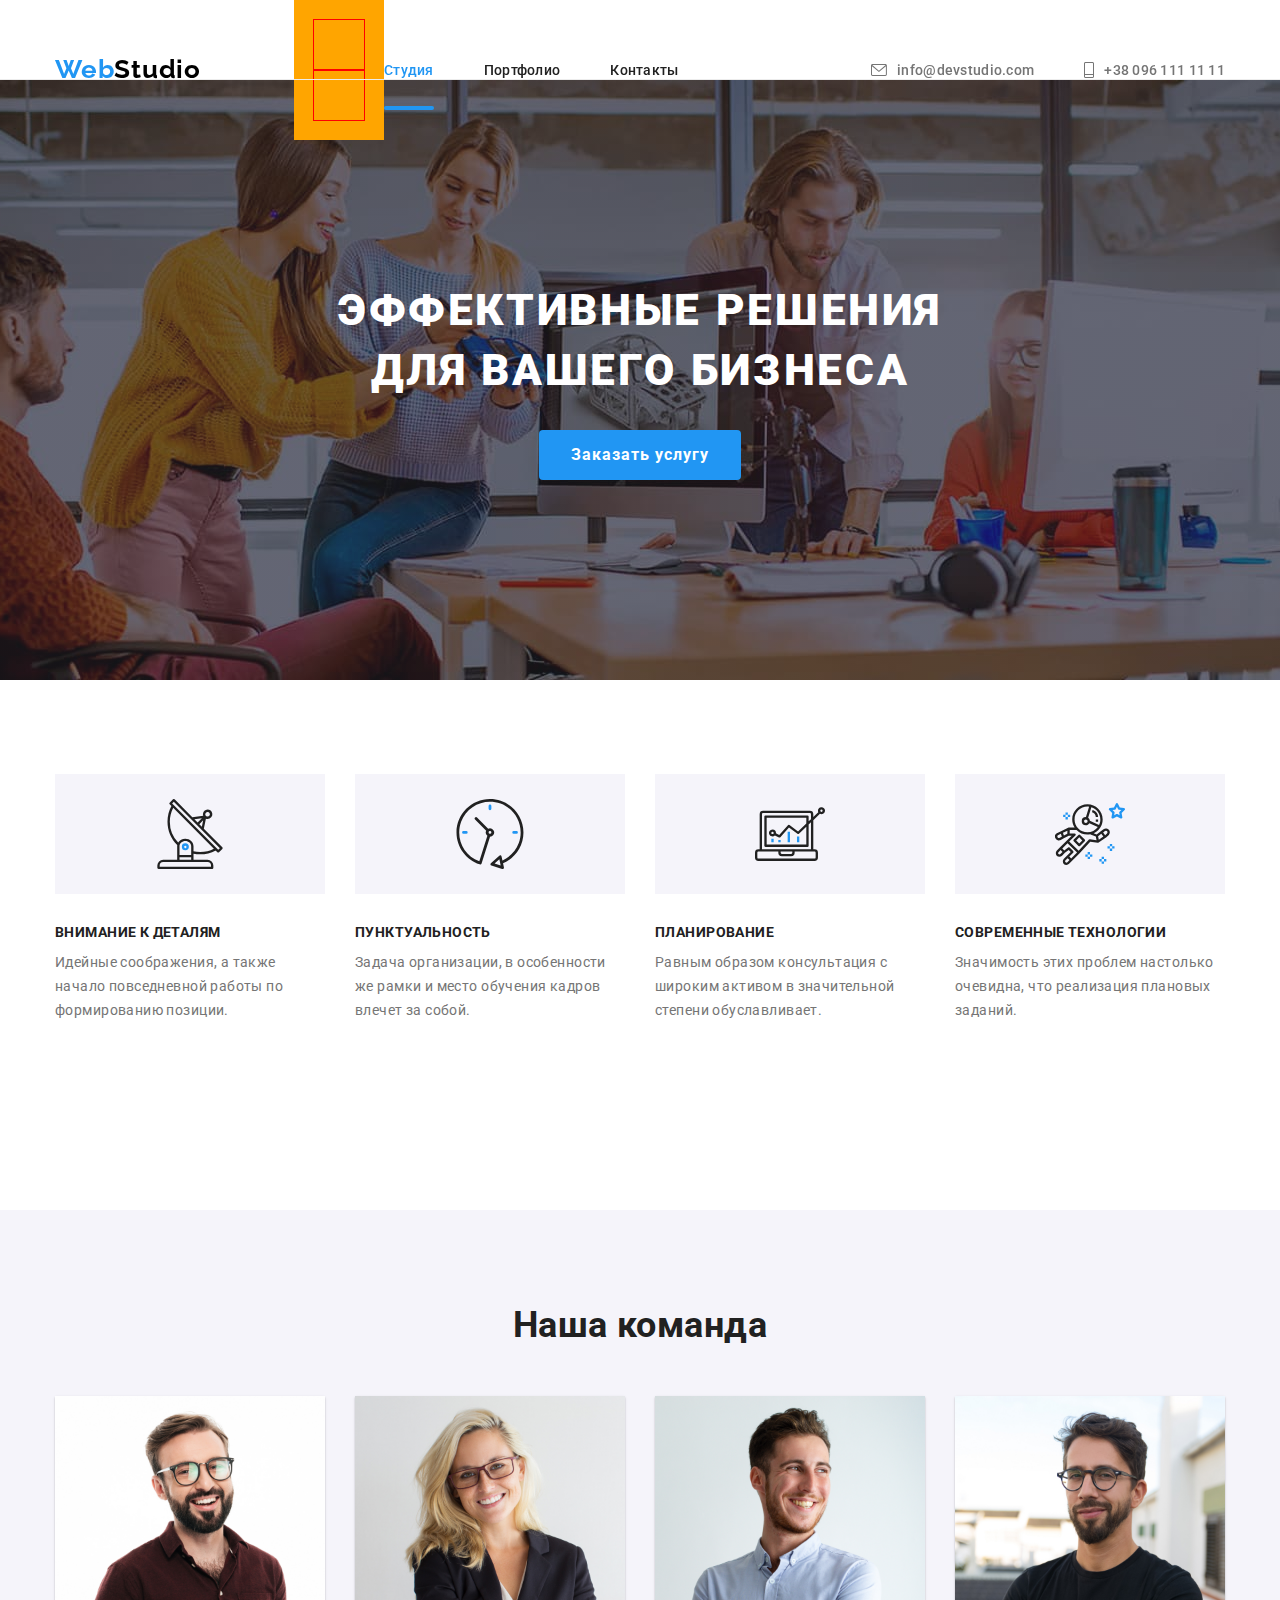
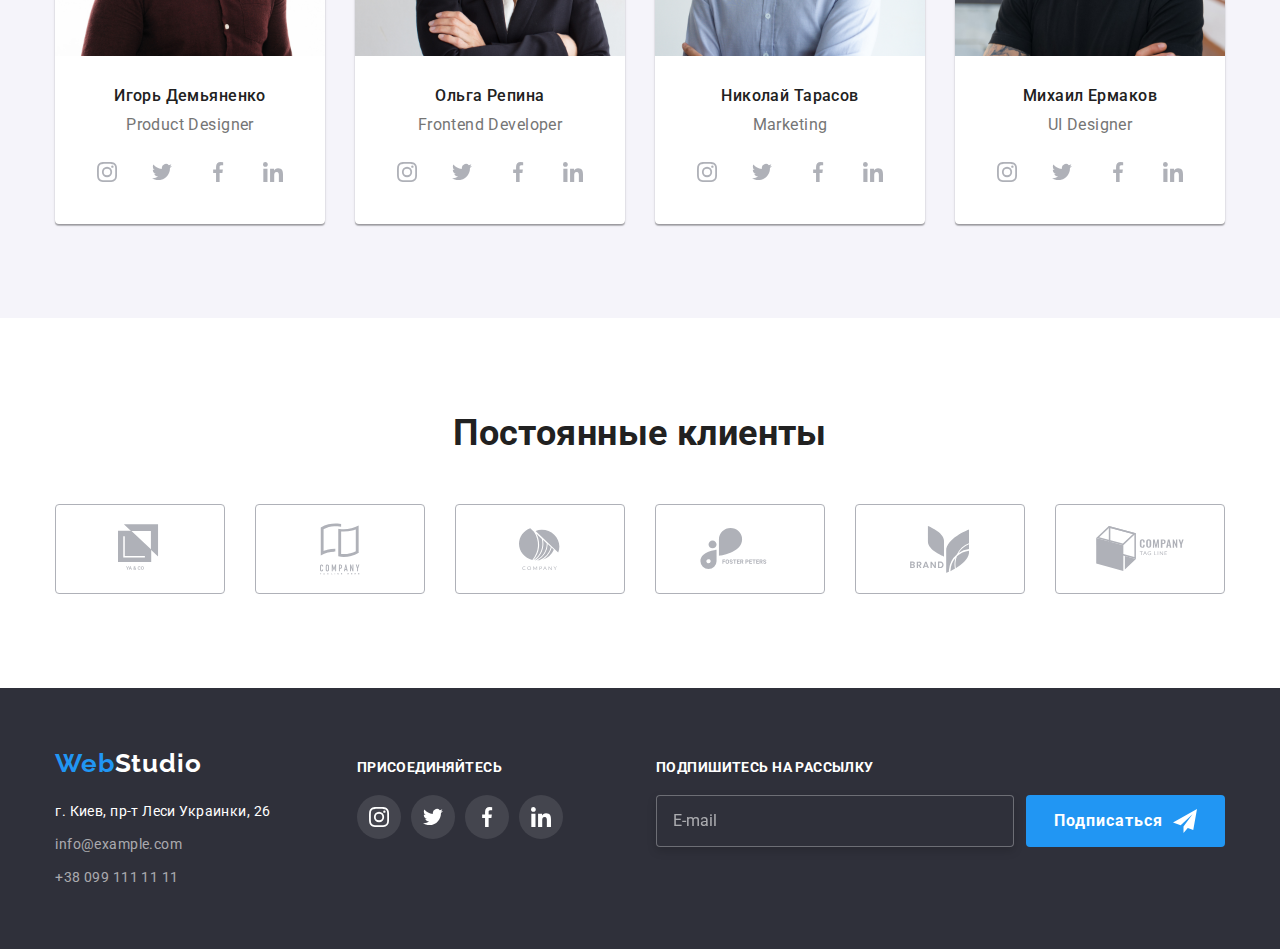
==== commit e12be6e9: "footer: mobile, tablet" ====
--- a/index.html
+++ b/index.html
@@ -24,7 +24,7 @@
           >
           <button
             type="button"
-            class="menu-button is-open"
+            class="menu-button"
             aria-expanded="false"
             aria-controls="menu-container"
             data-menu-button
@@ -34,14 +34,17 @@
               height="40"
               aria-label="переключатель мобильного меню"
             >
-              <use class="icon-menu" href="./icons/sprite.svg#menu"></use>
               <use
                 class="icon-menu-close"
-                href="./icons/sprite.svg#menu-close"
+                href="./icons/sprite.svg#close-menu"
               ></use>
+              <use class="icon-menu" href="./icons/sprite.svg#menu"></use>
             </svg>
           </button>
-          <!-- <div class="menu-container" id="menu-container"></div> -->
+          <div class="menu-container" id="menu-container" data-menu>
+            <div class="navigation"></div>
+            <div class="contacts"></div>
+          </div>
 
           <ul class="site-nav">
             <li class="site-nav__item">
@@ -769,7 +772,7 @@
       </div>
     </div>
 
+    <script src="./js/menu.js"></script>
     <script src="./js/modal.js"></script>
-    <script src="./js/menu.js"></script>
   </body>
 </html>
--- a/css/main.min.css
+++ b/css/main.min.css
@@ -1,2 +1,2 @@
-:root{--primary-text-color: #212121;--secondary-text-color: #757575;--accent-color: #2196f3;--primary-bg-color: #ffffff;--secondary-bg-color: rgb(47, 48, 58);--secondary-bg-color-opas: rgba(47, 48, 58, 0.8);--third-bg-color: #f5f4fa;--icon-color: #afb1b8;--timing-function: cubic-bezier(0.4, 0, 0.2, 1);--main-font: "Roboto", sans-serif;--secondary-font: "Raleway", sans-serif}.visually-hidden{position:absolute;width:1px;height:1px;margin:-1px;border:0;padding:0;white-space:nowrap;-webkit-clip-path:inset(100%);clip-path:inset(100%);clip:rect(0 0 0 0);overflow:hidden}*,*::before,*::after{-webkit-box-sizing:border-box;box-sizing:border-box}h1,h2,h3,h4,h5,h6,ul,ol,li,p,img,a,button,input,textarea{margin:0;padding:0}a{text-decoration:none;color:var(--primary-text-color)}ul,ol{list-style:none}img{display:block;max-width:100%;height:auto}body{padding-top:80px;background-color:var(--primary-bg-color);color:var(--primary-text-color);font-family:var(--main-font);font-size:14px;font-weight:500;line-height:16px;letter-spacing:0.03em}.container{max-width:1200px;min-width:480px;padding:0 15px}@media screen and (min-width: 480px){.container{width:480px;margin:0 auto}.works .container{display:none}}@media screen and (min-width: 768px){.container{width:768px}}@media screen and (min-width: 1200px){.container{width:1200px}}.header{position:fixed;top:0;left:0;width:100%;height:80px;background-color:var(--primary-bg-color);z-index:1}.header::before{position:absolute;content:"";bottom:0;left:0;width:100%;height:1px;background-color:#ececec}@media screen and (min-width: 767px){.header .container{display:-webkit-box;display:-ms-flexbox;display:flex;-webkit-box-pack:justify;-ms-flex-pack:justify;justify-content:space-between;-webkit-box-align:center;-ms-flex-align:center;align-items:center}}.header__nav{display:-webkit-box;display:-ms-flexbox;display:flex;-webkit-box-pack:justify;-ms-flex-pack:justify;justify-content:space-between;-webkit-box-align:center;-ms-flex-align:center;align-items:center}@media screen and (min-width: 768px){.header__nav{display:-webkit-box;display:-ms-flexbox;display:flex;-webkit-box-pack:start;-ms-flex-pack:start;justify-content:flex-start;-webkit-box-align:center;-ms-flex-align:center;align-items:center}}.header__icon{margin-right:10px;fill:currentColor}.site-nav{display:none}@media screen and (min-width: 768px){.site-nav{display:-webkit-box;display:-ms-flexbox;display:flex;letter-spacing:0.02em}.site-nav__item:not(:last-child){margin-right:50px}.site-nav__link{display:block;padding-top:32px;padding-bottom:32px;-webkit-transition:color 250ms var(--timing-function);transition:color 250ms var(--timing-function)}.site-nav__link--active{position:relative;color:var(--accent-color)}.site-nav__link--active::after{content:"";position:absolute;bottom:0;left:0;width:100%;height:4px;border-radius:2px;background-color:var(--accent-color)}.site-nav__link:hover,.site-nav__link:focus{color:var(--accent-color)}}.auth-nav{display:none}@media screen and (min-width: 768px){.auth-nav{display:block}}@media screen and (min-width: 1200px){.auth-nav{display:-webkit-box;display:-ms-flexbox;display:flex;margin-left:auto;letter-spacing:0.02em}.auth-nav__item:not(:last-child){margin-right:50px}.auth-nav__link{display:-webkit-box;display:-ms-flexbox;display:flex;-webkit-box-pack:start;-ms-flex-pack:start;justify-content:flex-start;-webkit-box-align:center;-ms-flex-align:center;align-items:center;padding-top:32px;padding-bottom:32px;color:var(--secondary-text-color);-webkit-transition:color 250ms var(--timing-function);transition:color 250ms var(--timing-function)}.auth-nav__link:hover,.auth-nav__link:focus{color:var(--accent-color)}}.menu-button{display:none}@media screen and (max-width: 767px){.menu-button{display:inline-block;border:none;background-color:transparent}.menu-button .icon-menu-close{display:none}.menu-button.is-open .icon-menu-close{display:block}.menu-button.is-open .icon-menu{display:none}}.menu-container{display:none}.hero{background-color:var(--secondary-bg-color)}.hero.section{padding:118px 0;margin:0 auto;text-align:center;background-image:-webkit-gradient(linear, left top, right top, from(rgba(47,48,58,0.4)), to(rgba(47,48,58,0.4))),url(../images/hero-bg.jpg);background-image:linear-gradient(to right, rgba(47,48,58,0.4), rgba(47,48,58,0.4)),url(../images/hero-bg.jpg);background-repeat:no-repeat;background-position:center}@media screen and (min-width: 768px){.hero.section{max-width:1600px;min-height:600px;padding:200px 0}}.hero__title{font-size:26px;font-weight:900;line-height:42px;letter-spacing:0.06em;text-transform:uppercase;color:var(--primary-bg-color);margin-bottom:30px}@media screen and (min-width: 768px){.hero__title{font-size:44px;font-weight:900;line-height:60px}}@media screen and (min-width: 768px){.feature__list{display:-webkit-box;display:-ms-flexbox;display:flex;-ms-flex-wrap:wrap;flex-wrap:wrap}}.feature__item:not(:last-child){margin-bottom:30px}@media screen and (min-width: 768px){.feature__item{-ms-flex-preferred-size:calc((100% - 1 * 30px) / 2);flex-basis:calc((100% - 1 * 30px) / 2)}.feature__item:nth-child(2n+1){margin-right:30px}.feature__item:nth-last-child(-n+2){margin-bottom:0}}@media screen and (min-width: 1200px){.feature__item{-ms-flex-preferred-size:calc((100% - 3 * 30px) / 4);flex-basis:calc((100% - 3 * 30px) / 4)}.feature__item:nth-child(n){margin-bottom:0}.feature__item:not(:last-child){margin-right:30px}}.feature__icon-bg{display:-webkit-box;display:-ms-flexbox;display:flex;-webkit-box-pack:center;-ms-flex-pack:center;justify-content:center;-webkit-box-align:center;-ms-flex-align:center;align-items:center;height:120px;margin-bottom:30px;background-color:var(--third-bg-color)}.feature__icon{width:70px;height:70px}.feature__title{margin-bottom:10px;font-size:14px;font-weight:700;line-height:16px;text-align:center;text-transform:uppercase}@media screen and (min-width: 768px){.feature__title{text-align:start}}.feature__subtitle{font-size:14px;font-weight:400;line-height:24px;color:var(--secondary-text-color)}.work{display:none}@media screen and (min-width: 768px){.work__list{display:-webkit-box;display:-ms-flexbox;display:flex;-ms-flex-wrap:wrap;flex-wrap:wrap}.work__item:not(:last-child){margin-right:30px}.work__item-wrap{position:relative}.work__item-desc{position:absolute;left:0;bottom:0;width:100%;height:70px;padding:27px 82px;background-color:var(--secondary-bg-color-opas);color:var(--primary-bg-color);text-align:center;font-size:14px;font-weight:700;line-height:16px;text-transform:uppercase}}.team{background-color:var(--third-bg-color)}@media screen and (min-width: 768px){.team__list{display:-webkit-box;display:-ms-flexbox;display:flex;-ms-flex-wrap:wrap;flex-wrap:wrap}}.team__item{background-color:var(--primary-bg-color);-webkit-box-shadow:0px 1px 3px rgba(0,0,0,0.12),0px 1px 1px rgba(0,0,0,0.14),0px 2px 1px rgba(0,0,0,0.2);box-shadow:0px 1px 3px rgba(0,0,0,0.12),0px 1px 1px rgba(0,0,0,0.14),0px 2px 1px rgba(0,0,0,0.2);border-radius:0px 0px 4px 4px}.team__item:not(:last-child){margin-bottom:30px}@media screen and (min-width: 768px){.team__item:nth-child(2n+1){margin-right:30px}.team__item:nth-last-child(-n+2){margin-bottom:0}}@media screen and (min-width: 1200px){.team__item:not(:last-child){margin-right:30px}}.team__item-photo{height:460px;background-size:contain}@media screen and (min-width: 768px){.team__item-photo{width:354px;height:374px}}@media screen and (min-width: 1200px){.team__item-photo{width:270px;height:260px}}.team__item-desc{padding:30px 122px 24px}@media screen and (min-width: 768px){.team__item-desc{padding:30px 74px 24px}}@media screen and (min-width: 1200px){.team__item-desc{padding:30px}}.team__item-name{margin-bottom:10px;font-size:16px;font-weight:500;line-height:19px;text-align:center}.team__item-prof{margin-bottom:16px;text-align:center;font-size:16px;font-weight:400;line-height:19px;color:var(--secondary-text-color)}.client__list{display:-webkit-box;display:-ms-flexbox;display:flex;-webkit-box-pack:justify;-ms-flex-pack:justify;justify-content:space-between;-webkit-box-align:stretch;-ms-flex-align:stretch;align-items:stretch}.client__link{display:-webkit-box;display:-ms-flexbox;display:flex;-webkit-box-pack:center;-ms-flex-pack:center;justify-content:center;-webkit-box-align:center;-ms-flex-align:center;align-items:center;width:170px;height:90px;border-radius:4px;border:1px solid var(--icon-color);color:var(--icon-color);-webkit-transition:color 250ms var(--timing-function),border 250ms var(--timing-function);transition:color 250ms var(--timing-function),border 250ms var(--timing-function)}.client__link:hover,.client__link:focus{border:1px solid var(--accent-color);color:var(--accent-color)}.client__icon{fill:currentColor}.footer{padding:60px 0;background-color:var(--secondary-bg-color)}.footer .container{display:-webkit-box;display:-ms-flexbox;display:flex;-webkit-box-pack:start;-ms-flex-pack:start;justify-content:flex-start;-webkit-box-align:baseline;-ms-flex-align:baseline;align-items:baseline}.footer__address{width:231px;margin-right:70px}.footer__social{width:206px;margin-right:93px}.address{font-style:inherit;font-size:14px;font-weight:400;line-height:24px;letter-spacing:0.03em}.address__item:not(:last-child){margin-bottom:9px}.address__link:first-child{color:var(--primary-bg-color);-webkit-transition:color 250ms var(--timing-function);transition:color 250ms var(--timing-function)}.address__link:hover,.address__link:focus{color:var(--accent-color)}.contact__link{color:rgba(255,255,255,0.6);-webkit-transition-property:color 250ms var(--timing-function);transition-property:color 250ms var(--timing-function)}.contact__link:hover,.contact__link:focus{color:var(--accent-color)}.subscribe__form{display:-webkit-box;display:-ms-flexbox;display:flex}.subscribe__input{width:358px;padding:15px 16px;margin-right:12px;border-radius:4px;color:rgba(255,255,255,0.6);background-color:var(--secondary-bg-color);border:1px solid rgba(255,255,255,0.3);-webkit-filter:drop-shadow(0px 4px 4px rgba(0,0,0,0.15));filter:drop-shadow(0px 4px 4px rgba(0,0,0,0.15));font-size:16px;font-weight:400;line-height:20px}.subscribe__input::-webkit-input-placeholder{color:rgba(255,255,255,0.6)}.subscribe__input:-ms-input-placeholder{color:rgba(255,255,255,0.6)}.subscribe__input::-ms-input-placeholder{color:rgba(255,255,255,0.6)}.subscribe__input::placeholder{color:rgba(255,255,255,0.6)}.subscribe__input:focus{border:1px solid var(--accent-color)}.subscribe__btn .send-icon{margin-left:10px;fill:var(--primary-bg-color)}.logo{padding-top:24px;padding-bottom:25px;color:#000000;font-family:var(--secondary-font);font-size:26px;font-weight:700;line-height:31px}.logo--accent{color:var(--accent-color)}@media screen and (min-width: 768px){.header__logo{margin-right:93px}}.footer__logo{display:inline-block;padding-top:0;padding-bottom:0;margin-bottom:20px;color:var(--primary-bg-color)}.section{padding-top:60px;padding-bottom:60px}@media screen and (min-width: 1200px){.section{padding-top:94px;padding-bottom:94px}.section:nth-child(2){padding-bottom:0}}.btn{min-width:73px;padding:10px 32px;border:none;border-radius:4px;color:var(--primary-bg-color);background-color:var(--accent-color);font-family:inherit;font-size:16px;font-weight:700;line-height:30px;letter-spacing:0.06em;text-align:center;cursor:pointer}.btn-filter{text-decoration:none;padding:6px 22px;color:var(--primary-text-color);background-color:var(--third-bg-color);font-size:16px;font-weight:500;line-height:26px;letter-spacing:0.03em;-webkit-transition:color 250ms var(--timing-function),background-color 250ms var(--timing-function);transition:color 250ms var(--timing-function),background-color 250ms var(--timing-function)}.btn-filter__list{display:-webkit-box;display:-ms-flexbox;display:flex;-webkit-box-pack:center;-ms-flex-pack:center;justify-content:center;-webkit-box-align:center;-ms-flex-align:center;align-items:center;margin-bottom:50px}.btn-filter__item:not(:last-child){margin-right:8px}.btn:hover,.btn:focus{background-color:var(--accent-color);color:var(--primary-bg-color);-webkit-box-shadow:0px 3px 1px rgba(0,0,0,0.1),0px 1px 2px rgba(0,0,0,0.08),0px 2px 2px rgba(0,0,0,0.12);box-shadow:0px 3px 1px rgba(0,0,0,0.1),0px 1px 2px rgba(0,0,0,0.08),0px 2px 2px rgba(0,0,0,0.12);-webkit-transition:color 250ms var(--timing-function),background-color 250ms var(--timing-function),-webkit-box-shadow 250ms var(--timing-function);transition:color 250ms var(--timing-function),background-color 250ms var(--timing-function),-webkit-box-shadow 250ms var(--timing-function);transition:color 250ms var(--timing-function),background-color 250ms var(--timing-function),box-shadow 250ms var(--timing-function);transition:color 250ms var(--timing-function),background-color 250ms var(--timing-function),box-shadow 250ms var(--timing-function),-webkit-box-shadow 250ms var(--timing-function)}.btn--active{background-color:var(--accent-color);color:var(--primary-bg-color)}.subscribe__btn{display:-webkit-box;display:-ms-flexbox;display:flex;-webkit-box-pack:start;-ms-flex-pack:start;justify-content:flex-start;-webkit-box-align:center;-ms-flex-align:center;align-items:center;padding:10px 28px}.social{display:-webkit-box;display:-ms-flexbox;display:flex;-webkit-box-pack:justify;-ms-flex-pack:justify;justify-content:space-between;-webkit-box-align:stretch;-ms-flex-align:stretch;align-items:stretch}.social__title{display:inline-block;margin-bottom:20px;color:var(--primary-bg-color);text-transform:uppercase}.social__link{display:-webkit-box;display:-ms-flexbox;display:flex;-webkit-box-pack:center;-ms-flex-pack:center;justify-content:center;-webkit-box-align:center;-ms-flex-align:center;align-items:center;width:44px;height:44px;border-radius:50%;color:var(--icon-color);-webkit-transition:color 250ms var(--timing-function),background-color 250ms var(--timing-function);transition:color 250ms var(--timing-function),background-color 250ms var(--timing-function)}.footer .social__link{background-color:rgba(255,255,255,0.1);color:var(--primary-bg-color)}.social__link:hover,.social__link:focus{background-color:var(--accent-color);color:var(--primary-bg-color);cursor:pointer}.social__icon{fill:currentColor}.section__title{font-size:28px;font-weight:700;line-height:33px;margin-bottom:30px;text-align:center}@media screen and (min-width: 768px){.section__title{margin-bottom:50px;font-size:36px;font-weight:700;line-height:42px}}.backdrop{position:fixed;top:0;left:0;width:100%;height:100%;background-color:rgba(0,0,0,0.2);z-index:2;-webkit-transition-property:opacity, visibility;transition-property:opacity, visibility;-webkit-transition-duration:250ms;transition-duration:250ms;-webkit-transition-timing-function:var(--timing-function);transition-timing-function:var(--timing-function)}.backdrop.is-hidden{-webkit-transition-property:opacity, visibility, -webkit-transform;transition-property:opacity, visibility, -webkit-transform;transition-property:transform, opacity, visibility;transition-property:transform, opacity, visibility, -webkit-transform;-webkit-transition-duration:250ms;transition-duration:250ms;-webkit-transition-timing-function:var(--timing-function);transition-timing-function:var(--timing-function)}.modal{position:absolute;top:50%;left:50%;-webkit-transform:translate(-50%, -50%);transform:translate(-50%, -50%);width:528px;min-height:581px;padding:40px;border-radius:4px;background-color:var(--primary-bg-color);-webkit-box-shadow:0px 1px 3px rgba(0,0,0,0.12),0px 1px 1px rgba(0,0,0,0.14),0px 2px 1px rgba(0,0,0,0.2);box-shadow:0px 1px 3px rgba(0,0,0,0.12),0px 1px 1px rgba(0,0,0,0.14),0px 2px 1px rgba(0,0,0,0.2);z-index:2;-webkit-transition-property:opacity, visibility, -webkit-transform;transition-property:opacity, visibility, -webkit-transform;transition-property:transform, opacity, visibility;transition-property:transform, opacity, visibility, -webkit-transform;-webkit-transition-duration:250ms;transition-duration:250ms;-webkit-transition-timing-function:var(--timing-function);transition-timing-function:var(--timing-function)}.backdrop.is-hidden .modal{-webkit-transform:translate(-50%, -200%);transform:translate(-50%, -200%);-webkit-transition-property:opacity, visibility, -webkit-transform;transition-property:opacity, visibility, -webkit-transform;transition-property:transform, opacity, visibility;transition-property:transform, opacity, visibility, -webkit-transform;-webkit-transition-duration:250ms;transition-duration:250ms;-webkit-transition-timing-function:var(--timing-function);transition-timing-function:var(--timing-function)}.modal__title{display:block;text-align:center;margin-bottom:12px;font-size:20px;font-weight:900;line-height:23px}.modal__form{display:-webkit-box;display:-ms-flexbox;display:flex;-webkit-box-orient:vertical;-webkit-box-direction:normal;-ms-flex-direction:column;flex-direction:column}.modal__form-field{display:inline-block;margin-bottom:10px;color:var(--secondary-text-color);font-size:12px;font-weight:400;line-height:14px;letter-spacing:0.01em}.modal__form-textarea{display:inline-block;color:var(--secondary-text-color);font-size:12px;font-weight:400;line-height:14px;letter-spacing:0.01em}.modal__form-input-wrapper{position:relative;display:block;margin-top:4px}.modal__form-input{width:100%;height:40px;border-radius:4px;border:1px solid rgba(33,33,33,0.2);padding-left:42px;padding-right:12px;font-size:14px;font-weight:400;line-height:16px;letter-spacing:0.01em;-webkit-transition:border 250ms var(--timing-function);transition:border 250ms var(--timing-function)}.modal__form-input:focus{outline:none;border-color:var(--accent-color)}.modal__form-input:focus+.modal__form-icon{fill:var(--accent-color)}.modal__form-icon{position:absolute;display:block;top:50%;left:12px;-webkit-transform:translateY(-50%);transform:translateY(-50%);-webkit-transition:fill 250ms var(--timing-function);transition:fill 250ms var(--timing-function)}.modal__form-message{width:100%;height:120px;padding:12px 16px;margin-top:4px;margin-bottom:20px;border-radius:4px;border:1px solid rgba(33,33,33,0.2);font-size:14px;font-weight:400;line-height:16px;letter-spacing:0.01em;-webkit-transition:border 250ms var(--timing-function);transition:border 250ms var(--timing-function);resize:none}.modal__form-message:focus{outline:none;border-color:var(--accent-color)}.modal .modal__form-policy-text{position:relative;padding-left:36px;margin-bottom:30px;font-size:14px;font-weight:400;line-height:24px;letter-spacing:0.03em;color:var(--secondary-text-color)}.modal .modal__form-policy-text::before{display:inline-block;position:absolute;top:50%;left:12px;-webkit-transform:translateY(-50%);transform:translateY(-50%);content:"";width:16px;height:15px;border:2px solid #000;background-color:var(--primary-bg-color);border-radius:2px;-webkit-transition:border 250ms var(--timing-function);transition:border 250ms var(--timing-function)}.btn-close{position:absolute;display:-webkit-box;display:-ms-flexbox;display:flex;-webkit-box-pack:center;-ms-flex-pack:center;justify-content:center;-webkit-box-align:center;-ms-flex-align:center;align-items:center;top:8px;right:8px;width:30px;height:30px;border-radius:50%;background-color:var(--primary-bg-color);border:1px solid rgba(0,0,0,0.1);outline:none;cursor:pointer}.btn-close:hover .close-icon,.btn-close:focus .close-icon{fill:var(--accent-color)}.modal__form-policy:checked+.modal__form-policy-text::before{border:2px solid var(--accent-color);background-color:var(--accent-color);background-image:url("data:image/svg+xml,%3Csvg width='16' height='15' fill='none' xmlns='http://www.w3.org/2000/svg'%3E%3Cpath d='M3.957 7.752l-.069-.066-.069.065-.888.842-.076.072.076.073 3.496 3.334.069.066.069-.066 7.504-7.158.076-.073-.076-.072-.882-.841-.069-.066-.069.066-6.553 6.246-2.539-2.422z' fill='%23fff' stroke='%23fff' stroke-width='.2'/%3E%3C/svg%3E");background-size:contain;background-origin:border-box;-webkit-transition:fill 250ms var(--timing-function);transition:fill 250ms var(--timing-function)}.close-icon{color:currentColor;-webkit-transition-property:fill;transition-property:fill;-webkit-transition-duration:250ms;transition-duration:250ms;-webkit-transition-timing-function:var(--timing-function);transition-timing-function:var(--timing-function)}.is-hidden{opacity:0;visibility:hidden;pointer-events:none}.policy-link{color:var(--accent-color);text-decoration:underline}.modal__form-btn{display:block;margin:0 auto;max-width:200px;padding:10px 55px;color:var(--primary-bg-color);background-color:var(--accent-color);-webkit-box-shadow:0px 4px 4px rgba(0,0,0,0.15);box-shadow:0px 4px 4px rgba(0,0,0,0.15)}
+:root{--primary-text-color: #212121;--secondary-text-color: #757575;--accent-color: #2196f3;--primary-bg-color: #ffffff;--secondary-bg-color: rgb(47, 48, 58);--secondary-bg-color-opas: rgba(47, 48, 58, 0.8);--third-bg-color: #f5f4fa;--icon-color: #afb1b8;--timing-function: cubic-bezier(0.4, 0, 0.2, 1);--main-font: "Roboto", sans-serif;--secondary-font: "Raleway", sans-serif}.visually-hidden{position:absolute;width:1px;height:1px;margin:-1px;border:0;padding:0;white-space:nowrap;-webkit-clip-path:inset(100%);clip-path:inset(100%);clip:rect(0 0 0 0);overflow:hidden}*,*::before,*::after{-webkit-box-sizing:border-box;box-sizing:border-box}h1,h2,h3,h4,h5,h6,ul,ol,li,p,img,a,button,input,textarea{margin:0;padding:0}a{text-decoration:none;color:var(--primary-text-color)}ul,ol{list-style:none}img{display:block;max-width:100%;height:auto}body{padding-top:80px;background-color:var(--primary-bg-color);color:var(--primary-text-color);font-family:var(--main-font);font-size:14px;font-weight:500;line-height:16px;letter-spacing:0.03em}body.modal-open{overflow:hidden}.container{min-width:480px;padding:0 15px}@media screen and (min-width: 480px){.container{width:480px;margin:0 auto}.works .container{display:none}}@media screen and (min-width: 768px){.container{width:768px}.footer .container{display:-webkit-box;display:-ms-flexbox;display:flex;-webkit-box-pack:start;-ms-flex-pack:start;justify-content:flex-start;-webkit-box-align:baseline;-ms-flex-align:baseline;align-items:baseline;-ms-flex-wrap:wrap;flex-wrap:wrap}}@media screen and (min-width: 1200px){.container{width:1200px}.footer .container{-ms-flex-wrap:nowrap;flex-wrap:nowrap}}.header{position:fixed;top:0;left:0;width:100%;height:80px;background-color:var(--primary-bg-color);z-index:1}.header::before{position:absolute;content:"";bottom:0;left:0;width:100%;height:1px;background-color:#ececec}@media screen and (min-width: 767px){.header .container{display:-webkit-box;display:-ms-flexbox;display:flex;-webkit-box-pack:justify;-ms-flex-pack:justify;justify-content:space-between;-webkit-box-align:center;-ms-flex-align:center;align-items:center}}.header__nav{display:-webkit-box;display:-ms-flexbox;display:flex;-webkit-box-pack:justify;-ms-flex-pack:justify;justify-content:space-between;-webkit-box-align:center;-ms-flex-align:center;align-items:center}@media screen and (min-width: 768px){.header__nav{display:-webkit-box;display:-ms-flexbox;display:flex;-webkit-box-pack:start;-ms-flex-pack:start;justify-content:flex-start;-webkit-box-align:center;-ms-flex-align:center;align-items:center}}.header__icon{margin-right:10px;fill:currentColor}.site-nav{display:none}@media screen and (min-width: 768px){.site-nav{display:-webkit-box;display:-ms-flexbox;display:flex;letter-spacing:0.02em}.site-nav__item:not(:last-child){margin-right:50px}.site-nav__link{display:block;padding-top:32px;padding-bottom:32px;-webkit-transition:color 250ms var(--timing-function);transition:color 250ms var(--timing-function)}.site-nav__link--active{position:relative;color:var(--accent-color)}.site-nav__link--active::after{content:"";position:absolute;bottom:0;left:0;width:100%;height:4px;border-radius:2px;background-color:var(--accent-color)}.site-nav__link:hover,.site-nav__link:focus{color:var(--accent-color)}}.auth-nav{display:none}@media screen and (min-width: 768px){.auth-nav{display:block}}@media screen and (min-width: 1200px){.auth-nav{display:-webkit-box;display:-ms-flexbox;display:flex;margin-left:auto;letter-spacing:0.02em}.auth-nav__item:not(:last-child){margin-right:50px}.auth-nav__link{display:-webkit-box;display:-ms-flexbox;display:flex;-webkit-box-pack:start;-ms-flex-pack:start;justify-content:flex-start;-webkit-box-align:center;-ms-flex-align:center;align-items:center;padding-top:32px;padding-bottom:32px;color:var(--secondary-text-color);-webkit-transition:color 250ms var(--timing-function);transition:color 250ms var(--timing-function)}.auth-nav__link:hover,.auth-nav__link:focus{color:var(--accent-color)}}.menu-button{display:inline-block;border:none;background-color:transparent}@media screen and (min-width: 768px){.menu-button{display:none}}.menu-button .icon-menu-close{display:none}.menu-button.is-open .icon-menu-close{display:block}.menu-button.is-open .icon-menu{display:none}.menu-container{background-color:orange;padding:20px;text-align:center}@media screen and (max-width: 767px){.menu-container{display:none;position:absolute;top:100%;left:0;width:100%}.menu-container.is-open{display:block}}.navigation,.contacts{width:50px;height:50px;outline:1px solid red}.hero{background-color:var(--secondary-bg-color)}.hero.section{padding:118px 0;margin:0 auto;text-align:center;background-image:-webkit-gradient(linear, left top, right top, from(rgba(47,48,58,0.4)), to(rgba(47,48,58,0.4))),url(../images/hero-bg.jpg);background-image:linear-gradient(to right, rgba(47,48,58,0.4), rgba(47,48,58,0.4)),url(../images/hero-bg.jpg);background-repeat:no-repeat;background-position:center}@media screen and (min-width: 768px){.hero.section{max-width:1600px;min-height:600px;padding:200px 0}}.hero__title{font-size:26px;font-weight:900;line-height:42px;letter-spacing:0.06em;text-transform:uppercase;color:var(--primary-bg-color);margin-bottom:30px}@media screen and (min-width: 768px){.hero__title{font-size:44px;font-weight:900;line-height:60px}}@media screen and (min-width: 768px){.feature__list{display:-webkit-box;display:-ms-flexbox;display:flex;-ms-flex-wrap:wrap;flex-wrap:wrap}}.feature__item:not(:last-child){margin-bottom:30px}@media screen and (min-width: 768px){.feature__item{-ms-flex-preferred-size:calc((100% - 1 * 30px) / 2);flex-basis:calc((100% - 1 * 30px) / 2)}.feature__item:nth-child(2n+1){margin-right:30px}.feature__item:nth-last-child(-n+2){margin-bottom:0}}@media screen and (min-width: 1200px){.feature__item{-ms-flex-preferred-size:calc((100% - 3 * 30px) / 4);flex-basis:calc((100% - 3 * 30px) / 4)}.feature__item:nth-child(n){margin-bottom:0}.feature__item:not(:last-child){margin-right:30px}}.feature__icon-bg{display:-webkit-box;display:-ms-flexbox;display:flex;-webkit-box-pack:center;-ms-flex-pack:center;justify-content:center;-webkit-box-align:center;-ms-flex-align:center;align-items:center;height:120px;margin-bottom:30px;background-color:var(--third-bg-color)}.feature__icon{width:70px;height:70px}.feature__title{margin-bottom:10px;font-size:14px;font-weight:700;line-height:16px;text-align:center;text-transform:uppercase}@media screen and (min-width: 768px){.feature__title{text-align:start}}.feature__subtitle{font-size:14px;font-weight:400;line-height:24px;color:var(--secondary-text-color)}.work{display:none}@media screen and (min-width: 768px){.work__list{display:-webkit-box;display:-ms-flexbox;display:flex;-ms-flex-wrap:wrap;flex-wrap:wrap}.work__item:not(:last-child){margin-right:30px}.work__item-wrap{position:relative}.work__item-desc{position:absolute;left:0;bottom:0;width:100%;height:70px;padding:27px 82px;background-color:var(--secondary-bg-color-opas);color:var(--primary-bg-color);text-align:center;font-size:14px;font-weight:700;line-height:16px;text-transform:uppercase}}.team{background-color:var(--third-bg-color)}@media screen and (min-width: 768px){.team__list{display:-webkit-box;display:-ms-flexbox;display:flex;-ms-flex-wrap:wrap;flex-wrap:wrap}}.team__item{background-color:var(--primary-bg-color);-webkit-box-shadow:0px 1px 3px rgba(0,0,0,0.12),0px 1px 1px rgba(0,0,0,0.14),0px 2px 1px rgba(0,0,0,0.2);box-shadow:0px 1px 3px rgba(0,0,0,0.12),0px 1px 1px rgba(0,0,0,0.14),0px 2px 1px rgba(0,0,0,0.2);border-radius:0px 0px 4px 4px}.team__item:not(:last-child){margin-bottom:30px}@media screen and (min-width: 768px){.team__item{-ms-flex-preferred-size:calc((100% - 1 * 30px) / 2);flex-basis:calc((100% - 1 * 30px) / 2)}.team__item:nth-child(2n+1){margin-right:30px}.team__item:nth-last-child(-n+2){margin-bottom:0}}@media screen and (min-width: 1200px){.team__item{-ms-flex-preferred-size:calc((100% - 3 * 30px) / 4);flex-basis:calc((100% - 3 * 30px) / 4)}.team__item:nth-child(n){margin-bottom:0}.team__item:not(:last-child){margin-right:30px}}.team__item-photo{height:460px;background-size:contain}@media screen and (min-width: 768px){.team__item-photo{height:374px}}@media screen and (min-width: 1200px){.team__item-photo{height:260px}}.team__item-desc{padding:30px 122px 24px}@media screen and (min-width: 768px){.team__item-desc{padding:30px 74px 24px}}@media screen and (min-width: 1200px){.team__item-desc{padding:30px}}.team__item-name{margin-bottom:10px;font-size:16px;font-weight:500;line-height:19px;text-align:center}.team__item-prof{margin-bottom:16px;text-align:center;font-size:16px;font-weight:400;line-height:19px;color:var(--secondary-text-color)}.client__list{display:-webkit-box;display:-ms-flexbox;display:flex;-webkit-box-pack:justify;-ms-flex-pack:justify;justify-content:space-between;-webkit-box-align:stretch;-ms-flex-align:stretch;align-items:stretch;-ms-flex-wrap:wrap;flex-wrap:wrap}.client__item{-ms-flex-preferred-size:calc((100% - 1 * 30px) / 2);flex-basis:calc((100% - 1 * 30px) / 2);margin-bottom:30px}.client__item:nth-child(2n+1){margin-right:30px}.client__item:nth-last-child(-n+2){margin-bottom:0}@media screen and (min-width: 768px){.client__item{-ms-flex-preferred-size:calc((100% - 2 * 30px) / 3);flex-basis:calc((100% - 2 * 30px) / 3);margin-right:30px}.client__item:nth-child(3n+3){margin-right:0}.client__item:nth-last-child(-n+3){margin-bottom:0}}@media screen and (min-width: 1200px){.client__item{-ms-flex-preferred-size:calc((100% - 5 * 30px) / 6);flex-basis:calc((100% - 5 * 30px) / 6);margin-bottom:0}.client__item:not(:last-child){margin-right:30px}}.client__link{display:-webkit-box;display:-ms-flexbox;display:flex;-webkit-box-pack:center;-ms-flex-pack:center;justify-content:center;-webkit-box-align:center;-ms-flex-align:center;align-items:center;height:90px;border-radius:4px;border:1px solid var(--icon-color);color:var(--icon-color);-webkit-transition:color 250ms var(--timing-function),border 250ms var(--timing-function);transition:color 250ms var(--timing-function),border 250ms var(--timing-function)}.client__link:hover,.client__link:focus{border:1px solid var(--accent-color);color:var(--accent-color)}.client__icon{fill:currentColor}.footer{padding:60px 0;background-color:var(--secondary-bg-color)}.footer__address{width:231px;margin:0 auto;text-align:center}@media screen and (min-width: 1200px){.footer__address{margin-right:70px;text-align:start}}.footer__social{width:206px;margin:0 auto 60px;text-align:center}@media screen and (min-width: 1200px){.footer__social{margin-right:93px;margin-bottom:0;text-align:start}}.address{font-style:inherit;font-size:14px;font-weight:400;line-height:24px;letter-spacing:0.03em;margin-bottom:60px}.address__item:not(:last-child){margin-bottom:9px}.address__link:first-child{color:var(--primary-bg-color);-webkit-transition:color 250ms var(--timing-function);transition:color 250ms var(--timing-function)}.address__link:hover,.address__link:focus{color:var(--accent-color)}@media screen and (min-width: 1200px){.address{margin-bottom:0}}.contact__link{color:rgba(255,255,255,0.6);-webkit-transition-property:color 250ms var(--timing-function);transition-property:color 250ms var(--timing-function)}.contact__link:hover,.contact__link:focus{color:var(--accent-color)}.subscribe{text-align:center;margin-left:auto;margin-right:auto}@media screen and (min-width: 1200px){.subscribe{text-align:start}.subscribe__form{display:-webkit-box;display:-ms-flexbox;display:flex}}.subscribe__input{width:450px;padding:15px 16px;margin-bottom:20px;border-radius:4px;color:rgba(255,255,255,0.6);background-color:var(--secondary-bg-color);border:1px solid rgba(255,255,255,0.3);-webkit-filter:drop-shadow(0px 4px 4px rgba(0,0,0,0.15));filter:drop-shadow(0px 4px 4px rgba(0,0,0,0.15));font-size:16px;font-weight:400;line-height:20px}.subscribe__input::-webkit-input-placeholder{color:rgba(255,255,255,0.6)}.subscribe__input:-ms-input-placeholder{color:rgba(255,255,255,0.6)}.subscribe__input::-ms-input-placeholder{color:rgba(255,255,255,0.6)}.subscribe__input::placeholder{color:rgba(255,255,255,0.6)}.subscribe__input:focus{border:1px solid var(--accent-color)}@media screen and (min-width: 1200px){.subscribe__input{width:358px;margin-right:12px;margin-bottom:0}}.subscribe__btn{margin:0 auto}.subscribe__btn .send-icon{margin-left:10px;fill:var(--primary-bg-color)}.logo{padding-top:24px;padding-bottom:25px;color:#000000;font-family:var(--secondary-font);font-size:24px;font-weight:700;line-height:28px;letter-spacing:0.03em}.logo--accent{color:var(--accent-color)}@media screen and (min-width: 1200px){.logo{font-size:26px;font-weight:700;line-height:31px}}@media screen and (min-width: 768px){.header__logo{margin-right:88px}}@media screen and (min-width: 1200px){.header__logo{margin-right:93px}}.footer__logo{display:inline-block;padding-top:0;padding-bottom:0;margin-bottom:20px;color:var(--primary-bg-color)}.section{padding-top:60px;padding-bottom:60px}@media screen and (min-width: 1200px){.section{padding-top:94px;padding-bottom:94px}.section:nth-child(2){padding-bottom:0}}.btn{min-width:73px;padding:10px 32px;border:none;border-radius:4px;color:var(--primary-bg-color);background-color:var(--accent-color);font-family:inherit;font-size:16px;font-weight:700;line-height:30px;letter-spacing:0.06em;text-align:center;cursor:pointer}.btn-filter{text-decoration:none;padding:6px 22px;color:var(--primary-text-color);background-color:var(--third-bg-color);font-size:16px;font-weight:500;line-height:26px;letter-spacing:0.03em;-webkit-transition:color 250ms var(--timing-function),background-color 250ms var(--timing-function);transition:color 250ms var(--timing-function),background-color 250ms var(--timing-function)}.btn-filter__list{display:-webkit-box;display:-ms-flexbox;display:flex;-webkit-box-pack:center;-ms-flex-pack:center;justify-content:center;-webkit-box-align:center;-ms-flex-align:center;align-items:center;margin-bottom:50px}.btn-filter__item:not(:last-child){margin-right:8px}.btn:hover,.btn:focus{background-color:var(--accent-color);color:var(--primary-bg-color);-webkit-box-shadow:0px 3px 1px rgba(0,0,0,0.1),0px 1px 2px rgba(0,0,0,0.08),0px 2px 2px rgba(0,0,0,0.12);box-shadow:0px 3px 1px rgba(0,0,0,0.1),0px 1px 2px rgba(0,0,0,0.08),0px 2px 2px rgba(0,0,0,0.12);-webkit-transition:color 250ms var(--timing-function),background-color 250ms var(--timing-function),-webkit-box-shadow 250ms var(--timing-function);transition:color 250ms var(--timing-function),background-color 250ms var(--timing-function),-webkit-box-shadow 250ms var(--timing-function);transition:color 250ms var(--timing-function),background-color 250ms var(--timing-function),box-shadow 250ms var(--timing-function);transition:color 250ms var(--timing-function),background-color 250ms var(--timing-function),box-shadow 250ms var(--timing-function),-webkit-box-shadow 250ms var(--timing-function)}.btn--active{background-color:var(--accent-color);color:var(--primary-bg-color)}.subscribe__btn{display:-webkit-box;display:-ms-flexbox;display:flex;-webkit-box-pack:start;-ms-flex-pack:start;justify-content:flex-start;-webkit-box-align:center;-ms-flex-align:center;align-items:center;padding:10px 28px}.social{display:-webkit-box;display:-ms-flexbox;display:flex;-webkit-box-pack:justify;-ms-flex-pack:justify;justify-content:space-between;-webkit-box-align:stretch;-ms-flex-align:stretch;align-items:stretch}.social__title{display:inline-block;margin-bottom:20px;color:var(--primary-bg-color);text-transform:uppercase}.social__link{display:-webkit-box;display:-ms-flexbox;display:flex;-webkit-box-pack:center;-ms-flex-pack:center;justify-content:center;-webkit-box-align:center;-ms-flex-align:center;align-items:center;width:44px;height:44px;border-radius:50%;color:var(--icon-color);-webkit-transition:color 250ms var(--timing-function),background-color 250ms var(--timing-function);transition:color 250ms var(--timing-function),background-color 250ms var(--timing-function)}.footer .social__link{background-color:rgba(255,255,255,0.1);color:var(--primary-bg-color)}.social__link:hover,.social__link:focus{background-color:var(--accent-color);color:var(--primary-bg-color);cursor:pointer}.social__icon{fill:currentColor}.section__title{font-size:28px;font-weight:700;line-height:33px;margin-bottom:30px;text-align:center}@media screen and (min-width: 768px){.section__title{margin-bottom:50px;font-size:36px;font-weight:700;line-height:42px}}.backdrop{position:fixed;top:0;left:0;width:100%;height:100%;background-color:rgba(0,0,0,0.2);overflow-y:scroll;padding:93px 15px;z-index:2;-webkit-transition-property:opacity, visibility;transition-property:opacity, visibility;-webkit-transition-duration:250ms;transition-duration:250ms;-webkit-transition-timing-function:var(--timing-function);transition-timing-function:var(--timing-function)}.backdrop.is-hidden{-webkit-transition-property:opacity, visibility, -webkit-transform;transition-property:opacity, visibility, -webkit-transform;transition-property:transform, opacity, visibility;transition-property:transform, opacity, visibility, -webkit-transform;-webkit-transition-duration:250ms;transition-duration:250ms;-webkit-transition-timing-function:var(--timing-function);transition-timing-function:var(--timing-function)}.modal{position:absolute;top:50%;left:50%;-webkit-transform:translate(-50%, -50%);transform:translate(-50%, -50%);max-width:450px;padding:40px;border-radius:4px;background-color:var(--primary-bg-color);-webkit-box-shadow:0px 1px 3px rgba(0,0,0,0.12),0px 1px 1px rgba(0,0,0,0.14),0px 2px 1px rgba(0,0,0,0.2);box-shadow:0px 1px 3px rgba(0,0,0,0.12),0px 1px 1px rgba(0,0,0,0.14),0px 2px 1px rgba(0,0,0,0.2);z-index:2;-webkit-transition-property:opacity, visibility, -webkit-transform;transition-property:opacity, visibility, -webkit-transform;transition-property:transform, opacity, visibility;transition-property:transform, opacity, visibility, -webkit-transform;-webkit-transition-duration:250ms;transition-duration:250ms;-webkit-transition-timing-function:var(--timing-function);transition-timing-function:var(--timing-function)}@media screen and (min-width: 768px){.modal{max-width:528px;width:100%;min-height:581px}.backdrop.is-hidden .modal{-webkit-transform:translate(-50%, -200%);transform:translate(-50%, -200%);-webkit-transition-property:opacity, visibility, -webkit-transform;transition-property:opacity, visibility, -webkit-transform;transition-property:transform, opacity, visibility;transition-property:transform, opacity, visibility, -webkit-transform;-webkit-transition-duration:250ms;transition-duration:250ms;-webkit-transition-timing-function:var(--timing-function);transition-timing-function:var(--timing-function)}}.modal__title{display:block;text-align:center;margin-bottom:12px;font-size:20px;font-weight:900;line-height:30px}@media screen and (min-width: 1200px){.modal__title{font-size:20px;font-weight:900;line-height:23px}}.modal__form{display:-webkit-box;display:-ms-flexbox;display:flex;-webkit-box-orient:vertical;-webkit-box-direction:normal;-ms-flex-direction:column;flex-direction:column}.modal__form-field{display:inline-block;margin-bottom:10px;color:var(--secondary-text-color);font-size:12px;font-weight:400;line-height:14px;letter-spacing:0.01em}.modal__form-textarea{display:inline-block;color:var(--secondary-text-color);font-size:12px;font-weight:400;line-height:14px;letter-spacing:0.01em}.modal__form-input-wrapper{position:relative;display:block;margin-top:4px}.modal__form-input{width:100%;height:40px;border-radius:4px;border:1px solid rgba(33,33,33,0.2);padding-left:42px;padding-right:12px;font-size:14px;font-weight:400;line-height:16px;letter-spacing:0.01em;-webkit-transition:border 250ms var(--timing-function);transition:border 250ms var(--timing-function)}.modal__form-input:focus{outline:none;border-color:var(--accent-color)}.modal__form-input:focus+.modal__form-icon{fill:var(--accent-color)}.modal__form-icon{position:absolute;display:block;top:50%;left:12px;-webkit-transform:translateY(-50%);transform:translateY(-50%);-webkit-transition:fill 250ms var(--timing-function);transition:fill 250ms var(--timing-function)}.modal__form-message{width:100%;height:120px;padding:12px 16px;margin-top:4px;margin-bottom:20px;border-radius:4px;border:1px solid rgba(33,33,33,0.2);font-size:14px;font-weight:400;line-height:16px;letter-spacing:0.01em;-webkit-transition:border 250ms var(--timing-function);transition:border 250ms var(--timing-function);resize:none}.modal__form-message:focus{outline:none;border-color:var(--accent-color)}.modal .modal__form-policy-text{position:relative;padding-left:36px;margin-bottom:30px;font-size:12px;font-weight:400;line-height:14px;letter-spacing:0.03em;color:var(--secondary-text-color)}.modal .modal__form-policy-text::before{display:inline-block;position:absolute;top:50%;left:12px;-webkit-transform:translateY(-50%);transform:translateY(-50%);content:"";width:16px;height:15px;border:2px solid #000;background-color:var(--primary-bg-color);border-radius:2px;-webkit-transition:border 250ms var(--timing-function);transition:border 250ms var(--timing-function)}@media screen and (min-width: 768px){.modal .modal__form-policy-text{font-size:14px;font-weight:400;line-height:24px}}.btn-close{position:absolute;display:-webkit-box;display:-ms-flexbox;display:flex;-webkit-box-pack:center;-ms-flex-pack:center;justify-content:center;-webkit-box-align:center;-ms-flex-align:center;align-items:center;top:8px;right:8px;width:30px;height:30px;border-radius:50%;background-color:var(--primary-bg-color);border:1px solid rgba(0,0,0,0.1);outline:none;cursor:pointer}.btn-close:hover .close-icon,.btn-close:focus .close-icon{fill:var(--accent-color)}.modal__form-policy:checked+.modal__form-policy-text::before{border:2px solid var(--accent-color);background-color:var(--accent-color);background-image:url("data:image/svg+xml,%3Csvg width='16' height='15' fill='none' xmlns='http://www.w3.org/2000/svg'%3E%3Cpath d='M3.957 7.752l-.069-.066-.069.065-.888.842-.076.072.076.073 3.496 3.334.069.066.069-.066 7.504-7.158.076-.073-.076-.072-.882-.841-.069-.066-.069.066-6.553 6.246-2.539-2.422z' fill='%23fff' stroke='%23fff' stroke-width='.2'/%3E%3C/svg%3E");background-size:contain;background-origin:border-box;-webkit-transition:fill 250ms var(--timing-function);transition:fill 250ms var(--timing-function)}.close-icon{color:currentColor;-webkit-transition-property:fill;transition-property:fill;-webkit-transition-duration:250ms;transition-duration:250ms;-webkit-transition-timing-function:var(--timing-function);transition-timing-function:var(--timing-function)}.is-hidden{opacity:0;visibility:hidden;pointer-events:none}.policy-link{color:var(--accent-color);text-decoration:underline}.modal__form-btn{display:block;margin:0 auto;max-width:200px;padding:10px 55px;color:var(--primary-bg-color);background-color:var(--accent-color);-webkit-box-shadow:0px 4px 4px rgba(0,0,0,0.15);box-shadow:0px 4px 4px rgba(0,0,0,0.15)}
 /*# sourceMappingURL=main.min.css.map */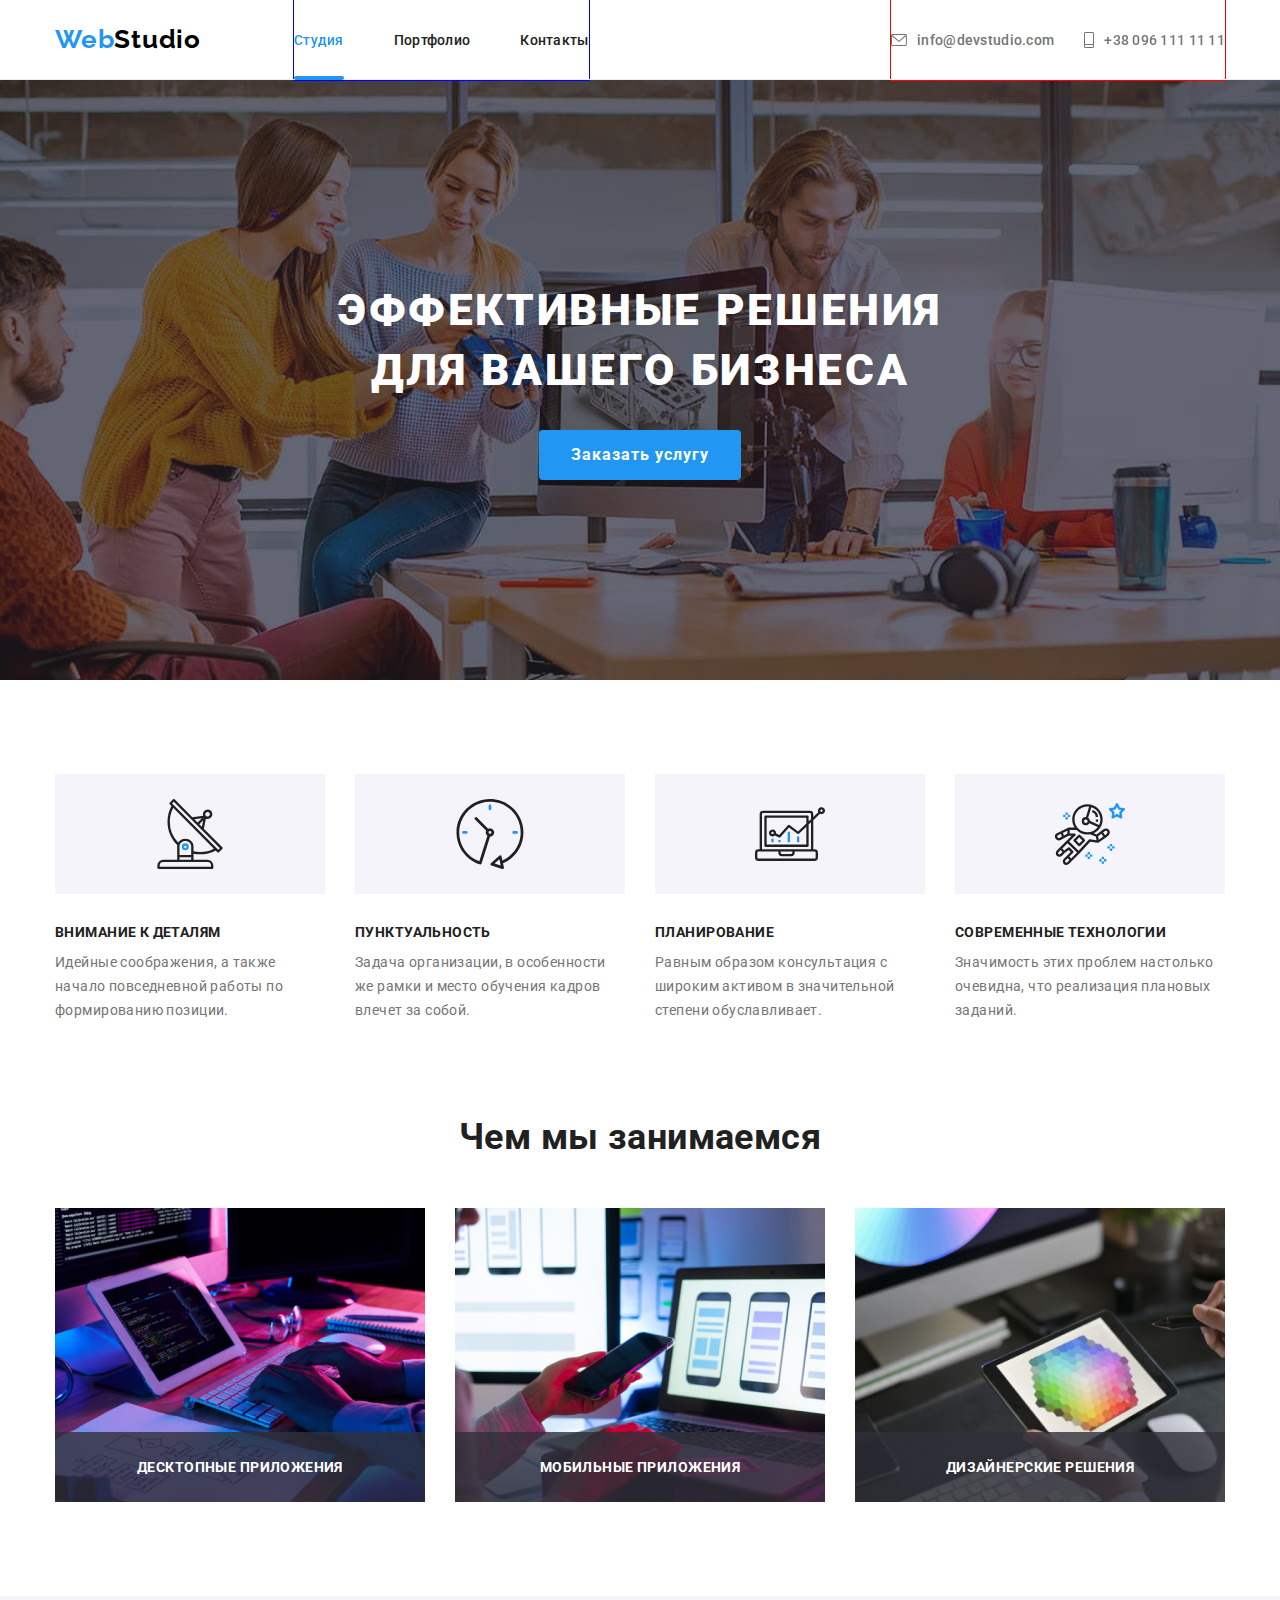
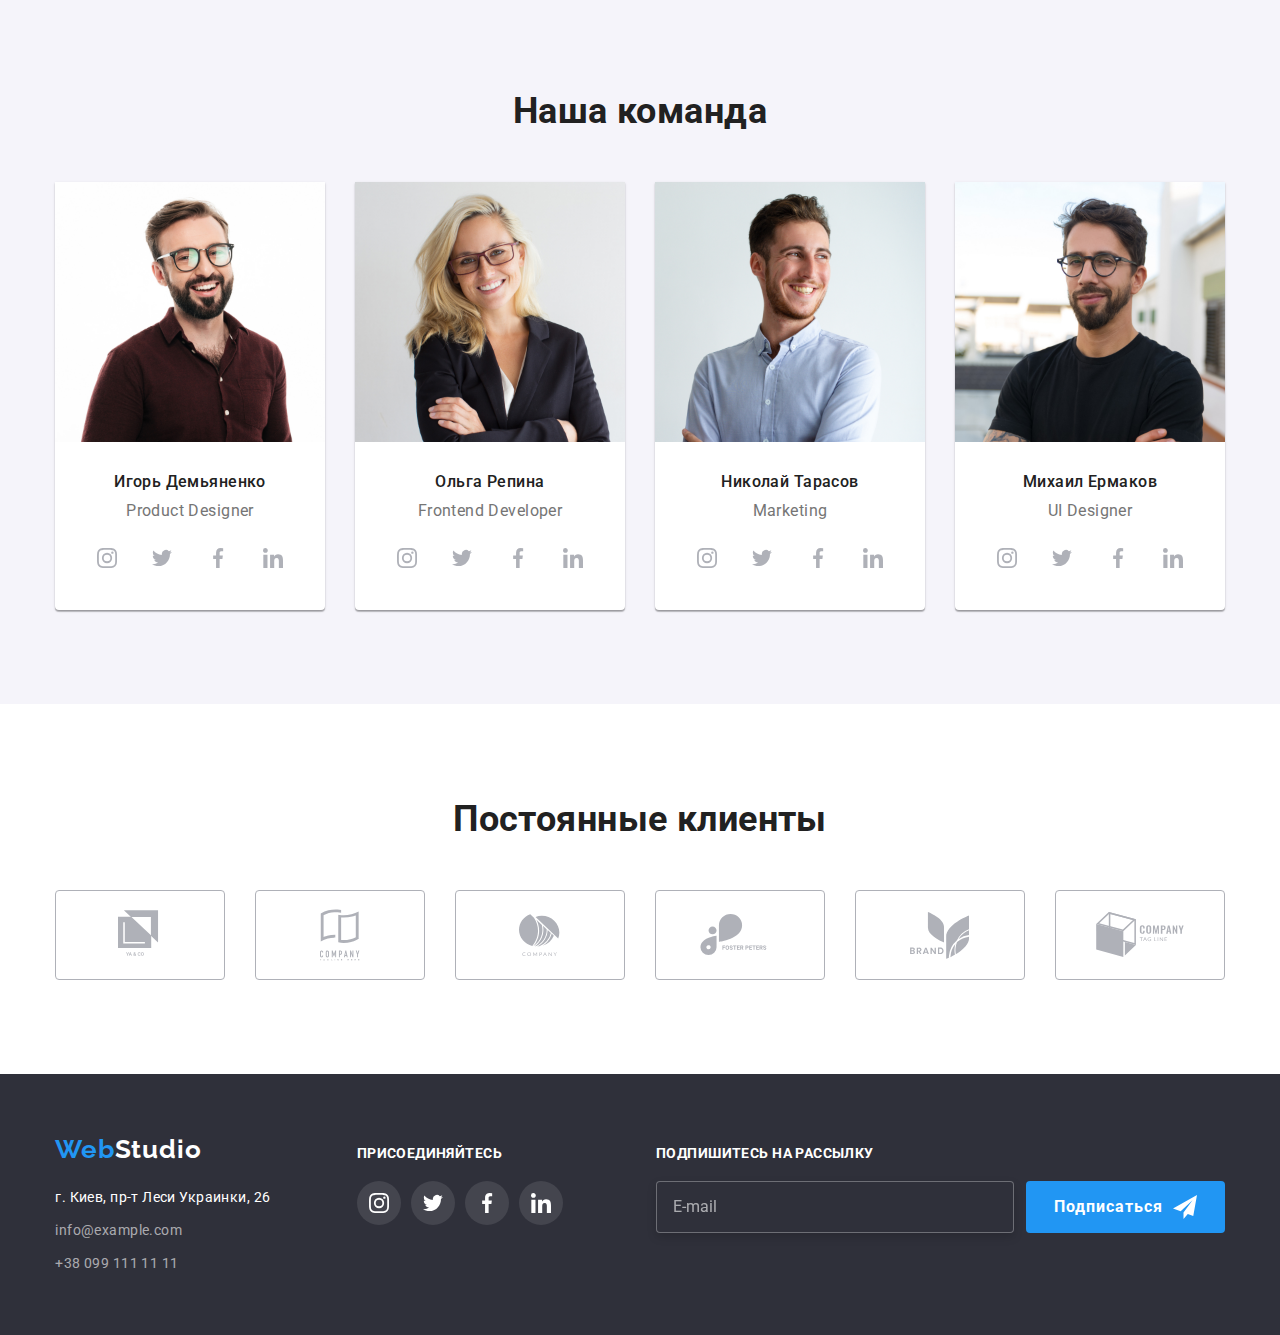
==== commit 43c0ddfd: "menu: tablet, desktop" ====
--- a/index.html
+++ b/index.html
@@ -41,56 +41,54 @@
               <use class="icon-menu" href="./icons/sprite.svg#menu"></use>
             </svg>
           </button>
+
           <div class="menu-container" id="menu-container" data-menu>
-            <div class="navigation"></div>
-            <div class="contacts"></div>
+            <ul class="site-nav">
+              <li class="site-nav__item">
+                <a
+                  href="./index.html"
+                  class="site-nav__link site-nav__link--active"
+                  >Студия</a
+                >
+              </li>
+              <li class="site-nav__item">
+                <a href="./portfolio.html" class="site-nav__link">Портфолио</a>
+              </li>
+              <li class="site-nav__item">
+                <a href="" class="site-nav__link">Контакты</a>
+              </li>
+            </ul>
+
+            <ul class="auth-nav">
+              <li class="auth-nav__item">
+                <a href="mailto:info@devstudio.com" class="auth-nav__link">
+                  <svg
+                    width="16"
+                    height="12"
+                    class="header__icon"
+                    aria-label="envelope"
+                  >
+                    <use href="./icons/sprite.svg#envelope"></use>
+                  </svg>
+                  info@devstudio.com</a
+                >
+              </li>
+              <li class="auth-nav__item">
+                <a href="tel:+380961111111" class="auth-nav__link"
+                  ><svg
+                    width="10"
+                    height="16"
+                    class="header__icon"
+                    aria-label="smartphone"
+                  >
+                    <use href="./icons/sprite.svg#smartphone"></use>
+                  </svg>
+                  +38 096 111 11 11</a
+                >
+              </li>
+            </ul>
           </div>
-
-          <ul class="site-nav">
-            <li class="site-nav__item">
-              <a
-                href="./index.html"
-                class="site-nav__link site-nav__link--active"
-                >Студия</a
-              >
-            </li>
-            <li class="site-nav__item">
-              <a href="./portfolio.html" class="site-nav__link">Портфолио</a>
-            </li>
-            <li class="site-nav__item">
-              <a href="" class="site-nav__link">Контакты</a>
-            </li>
-          </ul>
         </nav>
-
-        <ul class="auth-nav">
-          <li class="auth-nav__item">
-            <a href="mailto:info@devstudio.com" class="auth-nav__link">
-              <svg
-                width="16"
-                height="12"
-                class="header__icon"
-                aria-label="envelope"
-              >
-                <use href="./icons/sprite.svg#envelope"></use>
-              </svg>
-              info@devstudio.com</a
-            >
-          </li>
-          <li class="auth-nav__item">
-            <a href="tel:+380961111111" class="auth-nav__link"
-              ><svg
-                width="10"
-                height="16"
-                class="header__icon"
-                aria-label="smartphone"
-              >
-                <use href="./icons/sprite.svg#smartphone"></use>
-              </svg>
-              +38 096 111 11 11</a
-            >
-          </li>
-        </ul>
       </div>
     </header>
 
--- a/css/main.min.css
+++ b/css/main.min.css
@@ -1,2 +1,2 @@
-:root{--primary-text-color: #212121;--secondary-text-color: #757575;--accent-color: #2196f3;--primary-bg-color: #ffffff;--secondary-bg-color: rgb(47, 48, 58);--secondary-bg-color-opas: rgba(47, 48, 58, 0.8);--third-bg-color: #f5f4fa;--icon-color: #afb1b8;--timing-function: cubic-bezier(0.4, 0, 0.2, 1);--main-font: "Roboto", sans-serif;--secondary-font: "Raleway", sans-serif}.visually-hidden{position:absolute;width:1px;height:1px;margin:-1px;border:0;padding:0;white-space:nowrap;-webkit-clip-path:inset(100%);clip-path:inset(100%);clip:rect(0 0 0 0);overflow:hidden}*,*::before,*::after{-webkit-box-sizing:border-box;box-sizing:border-box}h1,h2,h3,h4,h5,h6,ul,ol,li,p,img,a,button,input,textarea{margin:0;padding:0}a{text-decoration:none;color:var(--primary-text-color)}ul,ol{list-style:none}img{display:block;max-width:100%;height:auto}body{padding-top:80px;background-color:var(--primary-bg-color);color:var(--primary-text-color);font-family:var(--main-font);font-size:14px;font-weight:500;line-height:16px;letter-spacing:0.03em}body.modal-open{overflow:hidden}.container{min-width:480px;padding:0 15px}@media screen and (min-width: 480px){.container{width:480px;margin:0 auto}.works .container{display:none}}@media screen and (min-width: 768px){.container{width:768px}.footer .container{display:-webkit-box;display:-ms-flexbox;display:flex;-webkit-box-pack:start;-ms-flex-pack:start;justify-content:flex-start;-webkit-box-align:baseline;-ms-flex-align:baseline;align-items:baseline;-ms-flex-wrap:wrap;flex-wrap:wrap}}@media screen and (min-width: 1200px){.container{width:1200px}.footer .container{-ms-flex-wrap:nowrap;flex-wrap:nowrap}}.header{position:fixed;top:0;left:0;width:100%;height:80px;background-color:var(--primary-bg-color);z-index:1}.header::before{position:absolute;content:"";bottom:0;left:0;width:100%;height:1px;background-color:#ececec}@media screen and (min-width: 767px){.header .container{display:-webkit-box;display:-ms-flexbox;display:flex;-webkit-box-pack:justify;-ms-flex-pack:justify;justify-content:space-between;-webkit-box-align:center;-ms-flex-align:center;align-items:center}}.header__nav{display:-webkit-box;display:-ms-flexbox;display:flex;-webkit-box-pack:justify;-ms-flex-pack:justify;justify-content:space-between;-webkit-box-align:center;-ms-flex-align:center;align-items:center}@media screen and (min-width: 768px){.header__nav{display:-webkit-box;display:-ms-flexbox;display:flex;-webkit-box-pack:start;-ms-flex-pack:start;justify-content:flex-start;-webkit-box-align:center;-ms-flex-align:center;align-items:center}}.header__icon{margin-right:10px;fill:currentColor}.site-nav{display:none}@media screen and (min-width: 768px){.site-nav{display:-webkit-box;display:-ms-flexbox;display:flex;letter-spacing:0.02em}.site-nav__item:not(:last-child){margin-right:50px}.site-nav__link{display:block;padding-top:32px;padding-bottom:32px;-webkit-transition:color 250ms var(--timing-function);transition:color 250ms var(--timing-function)}.site-nav__link--active{position:relative;color:var(--accent-color)}.site-nav__link--active::after{content:"";position:absolute;bottom:0;left:0;width:100%;height:4px;border-radius:2px;background-color:var(--accent-color)}.site-nav__link:hover,.site-nav__link:focus{color:var(--accent-color)}}.auth-nav{display:none}@media screen and (min-width: 768px){.auth-nav{display:block}}@media screen and (min-width: 1200px){.auth-nav{display:-webkit-box;display:-ms-flexbox;display:flex;margin-left:auto;letter-spacing:0.02em}.auth-nav__item:not(:last-child){margin-right:50px}.auth-nav__link{display:-webkit-box;display:-ms-flexbox;display:flex;-webkit-box-pack:start;-ms-flex-pack:start;justify-content:flex-start;-webkit-box-align:center;-ms-flex-align:center;align-items:center;padding-top:32px;padding-bottom:32px;color:var(--secondary-text-color);-webkit-transition:color 250ms var(--timing-function);transition:color 250ms var(--timing-function)}.auth-nav__link:hover,.auth-nav__link:focus{color:var(--accent-color)}}.menu-button{display:inline-block;border:none;background-color:transparent}@media screen and (min-width: 768px){.menu-button{display:none}}.menu-button .icon-menu-close{display:none}.menu-button.is-open .icon-menu-close{display:block}.menu-button.is-open .icon-menu{display:none}.menu-container{background-color:orange;padding:20px;text-align:center}@media screen and (max-width: 767px){.menu-container{display:none;position:absolute;top:100%;left:0;width:100%}.menu-container.is-open{display:block}}.navigation,.contacts{width:50px;height:50px;outline:1px solid red}.hero{background-color:var(--secondary-bg-color)}.hero.section{padding:118px 0;margin:0 auto;text-align:center;background-image:-webkit-gradient(linear, left top, right top, from(rgba(47,48,58,0.4)), to(rgba(47,48,58,0.4))),url(../images/hero-bg.jpg);background-image:linear-gradient(to right, rgba(47,48,58,0.4), rgba(47,48,58,0.4)),url(../images/hero-bg.jpg);background-repeat:no-repeat;background-position:center}@media screen and (min-width: 768px){.hero.section{max-width:1600px;min-height:600px;padding:200px 0}}.hero__title{font-size:26px;font-weight:900;line-height:42px;letter-spacing:0.06em;text-transform:uppercase;color:var(--primary-bg-color);margin-bottom:30px}@media screen and (min-width: 768px){.hero__title{font-size:44px;font-weight:900;line-height:60px}}@media screen and (min-width: 768px){.feature__list{display:-webkit-box;display:-ms-flexbox;display:flex;-ms-flex-wrap:wrap;flex-wrap:wrap}}.feature__item:not(:last-child){margin-bottom:30px}@media screen and (min-width: 768px){.feature__item{-ms-flex-preferred-size:calc((100% - 1 * 30px) / 2);flex-basis:calc((100% - 1 * 30px) / 2)}.feature__item:nth-child(2n+1){margin-right:30px}.feature__item:nth-last-child(-n+2){margin-bottom:0}}@media screen and (min-width: 1200px){.feature__item{-ms-flex-preferred-size:calc((100% - 3 * 30px) / 4);flex-basis:calc((100% - 3 * 30px) / 4)}.feature__item:nth-child(n){margin-bottom:0}.feature__item:not(:last-child){margin-right:30px}}.feature__icon-bg{display:-webkit-box;display:-ms-flexbox;display:flex;-webkit-box-pack:center;-ms-flex-pack:center;justify-content:center;-webkit-box-align:center;-ms-flex-align:center;align-items:center;height:120px;margin-bottom:30px;background-color:var(--third-bg-color)}.feature__icon{width:70px;height:70px}.feature__title{margin-bottom:10px;font-size:14px;font-weight:700;line-height:16px;text-align:center;text-transform:uppercase}@media screen and (min-width: 768px){.feature__title{text-align:start}}.feature__subtitle{font-size:14px;font-weight:400;line-height:24px;color:var(--secondary-text-color)}.work{display:none}@media screen and (min-width: 768px){.work__list{display:-webkit-box;display:-ms-flexbox;display:flex;-ms-flex-wrap:wrap;flex-wrap:wrap}.work__item:not(:last-child){margin-right:30px}.work__item-wrap{position:relative}.work__item-desc{position:absolute;left:0;bottom:0;width:100%;height:70px;padding:27px 82px;background-color:var(--secondary-bg-color-opas);color:var(--primary-bg-color);text-align:center;font-size:14px;font-weight:700;line-height:16px;text-transform:uppercase}}.team{background-color:var(--third-bg-color)}@media screen and (min-width: 768px){.team__list{display:-webkit-box;display:-ms-flexbox;display:flex;-ms-flex-wrap:wrap;flex-wrap:wrap}}.team__item{background-color:var(--primary-bg-color);-webkit-box-shadow:0px 1px 3px rgba(0,0,0,0.12),0px 1px 1px rgba(0,0,0,0.14),0px 2px 1px rgba(0,0,0,0.2);box-shadow:0px 1px 3px rgba(0,0,0,0.12),0px 1px 1px rgba(0,0,0,0.14),0px 2px 1px rgba(0,0,0,0.2);border-radius:0px 0px 4px 4px}.team__item:not(:last-child){margin-bottom:30px}@media screen and (min-width: 768px){.team__item{-ms-flex-preferred-size:calc((100% - 1 * 30px) / 2);flex-basis:calc((100% - 1 * 30px) / 2)}.team__item:nth-child(2n+1){margin-right:30px}.team__item:nth-last-child(-n+2){margin-bottom:0}}@media screen and (min-width: 1200px){.team__item{-ms-flex-preferred-size:calc((100% - 3 * 30px) / 4);flex-basis:calc((100% - 3 * 30px) / 4)}.team__item:nth-child(n){margin-bottom:0}.team__item:not(:last-child){margin-right:30px}}.team__item-photo{height:460px;background-size:contain}@media screen and (min-width: 768px){.team__item-photo{height:374px}}@media screen and (min-width: 1200px){.team__item-photo{height:260px}}.team__item-desc{padding:30px 122px 24px}@media screen and (min-width: 768px){.team__item-desc{padding:30px 74px 24px}}@media screen and (min-width: 1200px){.team__item-desc{padding:30px}}.team__item-name{margin-bottom:10px;font-size:16px;font-weight:500;line-height:19px;text-align:center}.team__item-prof{margin-bottom:16px;text-align:center;font-size:16px;font-weight:400;line-height:19px;color:var(--secondary-text-color)}.client__list{display:-webkit-box;display:-ms-flexbox;display:flex;-webkit-box-pack:justify;-ms-flex-pack:justify;justify-content:space-between;-webkit-box-align:stretch;-ms-flex-align:stretch;align-items:stretch;-ms-flex-wrap:wrap;flex-wrap:wrap}.client__item{-ms-flex-preferred-size:calc((100% - 1 * 30px) / 2);flex-basis:calc((100% - 1 * 30px) / 2);margin-bottom:30px}.client__item:nth-child(2n+1){margin-right:30px}.client__item:nth-last-child(-n+2){margin-bottom:0}@media screen and (min-width: 768px){.client__item{-ms-flex-preferred-size:calc((100% - 2 * 30px) / 3);flex-basis:calc((100% - 2 * 30px) / 3);margin-right:30px}.client__item:nth-child(3n+3){margin-right:0}.client__item:nth-last-child(-n+3){margin-bottom:0}}@media screen and (min-width: 1200px){.client__item{-ms-flex-preferred-size:calc((100% - 5 * 30px) / 6);flex-basis:calc((100% - 5 * 30px) / 6);margin-bottom:0}.client__item:not(:last-child){margin-right:30px}}.client__link{display:-webkit-box;display:-ms-flexbox;display:flex;-webkit-box-pack:center;-ms-flex-pack:center;justify-content:center;-webkit-box-align:center;-ms-flex-align:center;align-items:center;height:90px;border-radius:4px;border:1px solid var(--icon-color);color:var(--icon-color);-webkit-transition:color 250ms var(--timing-function),border 250ms var(--timing-function);transition:color 250ms var(--timing-function),border 250ms var(--timing-function)}.client__link:hover,.client__link:focus{border:1px solid var(--accent-color);color:var(--accent-color)}.client__icon{fill:currentColor}.footer{padding:60px 0;background-color:var(--secondary-bg-color)}.footer__address{width:231px;margin:0 auto;text-align:center}@media screen and (min-width: 1200px){.footer__address{margin-right:70px;text-align:start}}.footer__social{width:206px;margin:0 auto 60px;text-align:center}@media screen and (min-width: 1200px){.footer__social{margin-right:93px;margin-bottom:0;text-align:start}}.address{font-style:inherit;font-size:14px;font-weight:400;line-height:24px;letter-spacing:0.03em;margin-bottom:60px}.address__item:not(:last-child){margin-bottom:9px}.address__link:first-child{color:var(--primary-bg-color);-webkit-transition:color 250ms var(--timing-function);transition:color 250ms var(--timing-function)}.address__link:hover,.address__link:focus{color:var(--accent-color)}@media screen and (min-width: 1200px){.address{margin-bottom:0}}.contact__link{color:rgba(255,255,255,0.6);-webkit-transition-property:color 250ms var(--timing-function);transition-property:color 250ms var(--timing-function)}.contact__link:hover,.contact__link:focus{color:var(--accent-color)}.subscribe{text-align:center;margin-left:auto;margin-right:auto}@media screen and (min-width: 1200px){.subscribe{text-align:start}.subscribe__form{display:-webkit-box;display:-ms-flexbox;display:flex}}.subscribe__input{width:450px;padding:15px 16px;margin-bottom:20px;border-radius:4px;color:rgba(255,255,255,0.6);background-color:var(--secondary-bg-color);border:1px solid rgba(255,255,255,0.3);-webkit-filter:drop-shadow(0px 4px 4px rgba(0,0,0,0.15));filter:drop-shadow(0px 4px 4px rgba(0,0,0,0.15));font-size:16px;font-weight:400;line-height:20px}.subscribe__input::-webkit-input-placeholder{color:rgba(255,255,255,0.6)}.subscribe__input:-ms-input-placeholder{color:rgba(255,255,255,0.6)}.subscribe__input::-ms-input-placeholder{color:rgba(255,255,255,0.6)}.subscribe__input::placeholder{color:rgba(255,255,255,0.6)}.subscribe__input:focus{border:1px solid var(--accent-color)}@media screen and (min-width: 1200px){.subscribe__input{width:358px;margin-right:12px;margin-bottom:0}}.subscribe__btn{margin:0 auto}.subscribe__btn .send-icon{margin-left:10px;fill:var(--primary-bg-color)}.logo{padding-top:24px;padding-bottom:25px;color:#000000;font-family:var(--secondary-font);font-size:24px;font-weight:700;line-height:28px;letter-spacing:0.03em}.logo--accent{color:var(--accent-color)}@media screen and (min-width: 1200px){.logo{font-size:26px;font-weight:700;line-height:31px}}@media screen and (min-width: 768px){.header__logo{margin-right:88px}}@media screen and (min-width: 1200px){.header__logo{margin-right:93px}}.footer__logo{display:inline-block;padding-top:0;padding-bottom:0;margin-bottom:20px;color:var(--primary-bg-color)}.section{padding-top:60px;padding-bottom:60px}@media screen and (min-width: 1200px){.section{padding-top:94px;padding-bottom:94px}.section:nth-child(2){padding-bottom:0}}.btn{min-width:73px;padding:10px 32px;border:none;border-radius:4px;color:var(--primary-bg-color);background-color:var(--accent-color);font-family:inherit;font-size:16px;font-weight:700;line-height:30px;letter-spacing:0.06em;text-align:center;cursor:pointer}.btn-filter{text-decoration:none;padding:6px 22px;color:var(--primary-text-color);background-color:var(--third-bg-color);font-size:16px;font-weight:500;line-height:26px;letter-spacing:0.03em;-webkit-transition:color 250ms var(--timing-function),background-color 250ms var(--timing-function);transition:color 250ms var(--timing-function),background-color 250ms var(--timing-function)}.btn-filter__list{display:-webkit-box;display:-ms-flexbox;display:flex;-webkit-box-pack:center;-ms-flex-pack:center;justify-content:center;-webkit-box-align:center;-ms-flex-align:center;align-items:center;margin-bottom:50px}.btn-filter__item:not(:last-child){margin-right:8px}.btn:hover,.btn:focus{background-color:var(--accent-color);color:var(--primary-bg-color);-webkit-box-shadow:0px 3px 1px rgba(0,0,0,0.1),0px 1px 2px rgba(0,0,0,0.08),0px 2px 2px rgba(0,0,0,0.12);box-shadow:0px 3px 1px rgba(0,0,0,0.1),0px 1px 2px rgba(0,0,0,0.08),0px 2px 2px rgba(0,0,0,0.12);-webkit-transition:color 250ms var(--timing-function),background-color 250ms var(--timing-function),-webkit-box-shadow 250ms var(--timing-function);transition:color 250ms var(--timing-function),background-color 250ms var(--timing-function),-webkit-box-shadow 250ms var(--timing-function);transition:color 250ms var(--timing-function),background-color 250ms var(--timing-function),box-shadow 250ms var(--timing-function);transition:color 250ms var(--timing-function),background-color 250ms var(--timing-function),box-shadow 250ms var(--timing-function),-webkit-box-shadow 250ms var(--timing-function)}.btn--active{background-color:var(--accent-color);color:var(--primary-bg-color)}.subscribe__btn{display:-webkit-box;display:-ms-flexbox;display:flex;-webkit-box-pack:start;-ms-flex-pack:start;justify-content:flex-start;-webkit-box-align:center;-ms-flex-align:center;align-items:center;padding:10px 28px}.social{display:-webkit-box;display:-ms-flexbox;display:flex;-webkit-box-pack:justify;-ms-flex-pack:justify;justify-content:space-between;-webkit-box-align:stretch;-ms-flex-align:stretch;align-items:stretch}.social__title{display:inline-block;margin-bottom:20px;color:var(--primary-bg-color);text-transform:uppercase}.social__link{display:-webkit-box;display:-ms-flexbox;display:flex;-webkit-box-pack:center;-ms-flex-pack:center;justify-content:center;-webkit-box-align:center;-ms-flex-align:center;align-items:center;width:44px;height:44px;border-radius:50%;color:var(--icon-color);-webkit-transition:color 250ms var(--timing-function),background-color 250ms var(--timing-function);transition:color 250ms var(--timing-function),background-color 250ms var(--timing-function)}.footer .social__link{background-color:rgba(255,255,255,0.1);color:var(--primary-bg-color)}.social__link:hover,.social__link:focus{background-color:var(--accent-color);color:var(--primary-bg-color);cursor:pointer}.social__icon{fill:currentColor}.section__title{font-size:28px;font-weight:700;line-height:33px;margin-bottom:30px;text-align:center}@media screen and (min-width: 768px){.section__title{margin-bottom:50px;font-size:36px;font-weight:700;line-height:42px}}.backdrop{position:fixed;top:0;left:0;width:100%;height:100%;background-color:rgba(0,0,0,0.2);overflow-y:scroll;padding:93px 15px;z-index:2;-webkit-transition-property:opacity, visibility;transition-property:opacity, visibility;-webkit-transition-duration:250ms;transition-duration:250ms;-webkit-transition-timing-function:var(--timing-function);transition-timing-function:var(--timing-function)}.backdrop.is-hidden{-webkit-transition-property:opacity, visibility, -webkit-transform;transition-property:opacity, visibility, -webkit-transform;transition-property:transform, opacity, visibility;transition-property:transform, opacity, visibility, -webkit-transform;-webkit-transition-duration:250ms;transition-duration:250ms;-webkit-transition-timing-function:var(--timing-function);transition-timing-function:var(--timing-function)}.modal{position:absolute;top:50%;left:50%;-webkit-transform:translate(-50%, -50%);transform:translate(-50%, -50%);max-width:450px;padding:40px;border-radius:4px;background-color:var(--primary-bg-color);-webkit-box-shadow:0px 1px 3px rgba(0,0,0,0.12),0px 1px 1px rgba(0,0,0,0.14),0px 2px 1px rgba(0,0,0,0.2);box-shadow:0px 1px 3px rgba(0,0,0,0.12),0px 1px 1px rgba(0,0,0,0.14),0px 2px 1px rgba(0,0,0,0.2);z-index:2;-webkit-transition-property:opacity, visibility, -webkit-transform;transition-property:opacity, visibility, -webkit-transform;transition-property:transform, opacity, visibility;transition-property:transform, opacity, visibility, -webkit-transform;-webkit-transition-duration:250ms;transition-duration:250ms;-webkit-transition-timing-function:var(--timing-function);transition-timing-function:var(--timing-function)}@media screen and (min-width: 768px){.modal{max-width:528px;width:100%;min-height:581px}.backdrop.is-hidden .modal{-webkit-transform:translate(-50%, -200%);transform:translate(-50%, -200%);-webkit-transition-property:opacity, visibility, -webkit-transform;transition-property:opacity, visibility, -webkit-transform;transition-property:transform, opacity, visibility;transition-property:transform, opacity, visibility, -webkit-transform;-webkit-transition-duration:250ms;transition-duration:250ms;-webkit-transition-timing-function:var(--timing-function);transition-timing-function:var(--timing-function)}}.modal__title{display:block;text-align:center;margin-bottom:12px;font-size:20px;font-weight:900;line-height:30px}@media screen and (min-width: 1200px){.modal__title{font-size:20px;font-weight:900;line-height:23px}}.modal__form{display:-webkit-box;display:-ms-flexbox;display:flex;-webkit-box-orient:vertical;-webkit-box-direction:normal;-ms-flex-direction:column;flex-direction:column}.modal__form-field{display:inline-block;margin-bottom:10px;color:var(--secondary-text-color);font-size:12px;font-weight:400;line-height:14px;letter-spacing:0.01em}.modal__form-textarea{display:inline-block;color:var(--secondary-text-color);font-size:12px;font-weight:400;line-height:14px;letter-spacing:0.01em}.modal__form-input-wrapper{position:relative;display:block;margin-top:4px}.modal__form-input{width:100%;height:40px;border-radius:4px;border:1px solid rgba(33,33,33,0.2);padding-left:42px;padding-right:12px;font-size:14px;font-weight:400;line-height:16px;letter-spacing:0.01em;-webkit-transition:border 250ms var(--timing-function);transition:border 250ms var(--timing-function)}.modal__form-input:focus{outline:none;border-color:var(--accent-color)}.modal__form-input:focus+.modal__form-icon{fill:var(--accent-color)}.modal__form-icon{position:absolute;display:block;top:50%;left:12px;-webkit-transform:translateY(-50%);transform:translateY(-50%);-webkit-transition:fill 250ms var(--timing-function);transition:fill 250ms var(--timing-function)}.modal__form-message{width:100%;height:120px;padding:12px 16px;margin-top:4px;margin-bottom:20px;border-radius:4px;border:1px solid rgba(33,33,33,0.2);font-size:14px;font-weight:400;line-height:16px;letter-spacing:0.01em;-webkit-transition:border 250ms var(--timing-function);transition:border 250ms var(--timing-function);resize:none}.modal__form-message:focus{outline:none;border-color:var(--accent-color)}.modal .modal__form-policy-text{position:relative;padding-left:36px;margin-bottom:30px;font-size:12px;font-weight:400;line-height:14px;letter-spacing:0.03em;color:var(--secondary-text-color)}.modal .modal__form-policy-text::before{display:inline-block;position:absolute;top:50%;left:12px;-webkit-transform:translateY(-50%);transform:translateY(-50%);content:"";width:16px;height:15px;border:2px solid #000;background-color:var(--primary-bg-color);border-radius:2px;-webkit-transition:border 250ms var(--timing-function);transition:border 250ms var(--timing-function)}@media screen and (min-width: 768px){.modal .modal__form-policy-text{font-size:14px;font-weight:400;line-height:24px}}.btn-close{position:absolute;display:-webkit-box;display:-ms-flexbox;display:flex;-webkit-box-pack:center;-ms-flex-pack:center;justify-content:center;-webkit-box-align:center;-ms-flex-align:center;align-items:center;top:8px;right:8px;width:30px;height:30px;border-radius:50%;background-color:var(--primary-bg-color);border:1px solid rgba(0,0,0,0.1);outline:none;cursor:pointer}.btn-close:hover .close-icon,.btn-close:focus .close-icon{fill:var(--accent-color)}.modal__form-policy:checked+.modal__form-policy-text::before{border:2px solid var(--accent-color);background-color:var(--accent-color);background-image:url("data:image/svg+xml,%3Csvg width='16' height='15' fill='none' xmlns='http://www.w3.org/2000/svg'%3E%3Cpath d='M3.957 7.752l-.069-.066-.069.065-.888.842-.076.072.076.073 3.496 3.334.069.066.069-.066 7.504-7.158.076-.073-.076-.072-.882-.841-.069-.066-.069.066-6.553 6.246-2.539-2.422z' fill='%23fff' stroke='%23fff' stroke-width='.2'/%3E%3C/svg%3E");background-size:contain;background-origin:border-box;-webkit-transition:fill 250ms var(--timing-function);transition:fill 250ms var(--timing-function)}.close-icon{color:currentColor;-webkit-transition-property:fill;transition-property:fill;-webkit-transition-duration:250ms;transition-duration:250ms;-webkit-transition-timing-function:var(--timing-function);transition-timing-function:var(--timing-function)}.is-hidden{opacity:0;visibility:hidden;pointer-events:none}.policy-link{color:var(--accent-color);text-decoration:underline}.modal__form-btn{display:block;margin:0 auto;max-width:200px;padding:10px 55px;color:var(--primary-bg-color);background-color:var(--accent-color);-webkit-box-shadow:0px 4px 4px rgba(0,0,0,0.15);box-shadow:0px 4px 4px rgba(0,0,0,0.15)}
+:root{--primary-text-color: #212121;--secondary-text-color: #757575;--accent-color: #2196f3;--primary-bg-color: #ffffff;--secondary-bg-color: rgb(47, 48, 58);--secondary-bg-color-opas: rgba(47, 48, 58, 0.8);--third-bg-color: #f5f4fa;--header-line: #ececec;--icon-color: #afb1b8;--timing-function: cubic-bezier(0.4, 0, 0.2, 1);--main-font: "Roboto", sans-serif;--secondary-font: "Raleway", sans-serif}.visually-hidden{position:absolute;width:1px;height:1px;margin:-1px;border:0;padding:0;white-space:nowrap;-webkit-clip-path:inset(100%);clip-path:inset(100%);clip:rect(0 0 0 0);overflow:hidden}*,*::before,*::after{-webkit-box-sizing:border-box;box-sizing:border-box}h1,h2,h3,h4,h5,h6,ul,ol,li,p,img,a,button,input,textarea{margin:0;padding:0}a{text-decoration:none;color:var(--primary-text-color)}ul,ol{list-style:none}img{display:block;max-width:100%;height:auto}body{padding-top:80px;background-color:var(--primary-bg-color);color:var(--primary-text-color);font-family:var(--main-font);font-size:14px;font-weight:500;line-height:16px;letter-spacing:0.03em}body.modal-open{overflow:hidden}.container{padding:0 15px;margin:0 auto}@media screen and (min-width: 480px){.container{width:480px}.works .container{display:none}}@media screen and (min-width: 768px){.container{width:768px}.footer .container{display:-webkit-box;display:-ms-flexbox;display:flex;-webkit-box-pack:start;-ms-flex-pack:start;justify-content:flex-start;-webkit-box-align:baseline;-ms-flex-align:baseline;align-items:baseline;-ms-flex-wrap:wrap;flex-wrap:wrap}}@media screen and (min-width: 1200px){.container{width:1200px}.works .container{display:block}.footer .container{-ms-flex-wrap:nowrap;flex-wrap:nowrap}}.header{position:fixed;top:0;left:0;width:100%;height:80px;background-color:var(--primary-bg-color);z-index:1}.header::before{position:absolute;content:"";bottom:0;left:0;width:100%;height:1px;background-color:var(--header-line)}.header__nav{display:-webkit-box;display:-ms-flexbox;display:flex;-webkit-box-pack:start;-ms-flex-pack:start;justify-content:flex-start;-webkit-box-align:center;-ms-flex-align:center;align-items:center}.header__icon{margin-right:10px;fill:currentColor}.site-nav{outline:1px solid blue}@media screen and (min-width: 768px){.site-nav{display:-webkit-box;display:-ms-flexbox;display:flex;letter-spacing:0.02em}.site-nav__item:not(:last-child){margin-right:50px}.site-nav__link{display:block;padding-top:32px;padding-bottom:32px;-webkit-transition:color 250ms var(--timing-function);transition:color 250ms var(--timing-function)}.site-nav__link--active{position:relative;color:var(--accent-color)}.site-nav__link--active::after{content:"";position:absolute;bottom:0;left:0;width:100%;height:4px;border-radius:2px;background-color:var(--accent-color)}.site-nav__link:hover,.site-nav__link:focus{color:var(--accent-color)}}.auth-nav{outline:1px solid red}@media screen and (min-width: 768px){.auth-nav{display:block;margin-left:auto;text-align:start;letter-spacing:0.02em}}.auth-nav__link{display:-webkit-box;display:-ms-flexbox;display:flex;-webkit-box-pack:start;-ms-flex-pack:start;justify-content:flex-start;-webkit-box-align:center;-ms-flex-align:center;align-items:center;color:var(--secondary-text-color);-webkit-transition:color 250ms var(--timing-function);transition:color 250ms var(--timing-function)}@media screen and (min-width: 1200px){.auth-nav__link{padding-top:32px;padding-bottom:32px}}.auth-nav__link:not(:last-child){margin-bottom:10px}.auth-nav__link:hover,.auth-nav__link:focus{color:var(--accent-color)}@media screen and (min-width: 1200px){.auth-nav{display:-webkit-box;display:-ms-flexbox;display:flex}.auth-nav__item:not(:last-child){margin-right:30px}}.hero{background-color:var(--secondary-bg-color)}.hero.section{padding:118px 0;margin:0 auto;text-align:center;background-image:-webkit-gradient(linear, left top, right top, from(rgba(47,48,58,0.4)), to(rgba(47,48,58,0.4))),url(../images/hero-bg.jpg);background-image:linear-gradient(to right, rgba(47,48,58,0.4), rgba(47,48,58,0.4)),url(../images/hero-bg.jpg);background-repeat:no-repeat;background-position:center}@media screen and (min-width: 768px){.hero.section{max-width:1600px;min-height:600px;padding:200px 0}}.hero__title{font-size:26px;font-weight:900;line-height:42px;letter-spacing:0.06em;text-transform:uppercase;color:var(--primary-bg-color);margin-bottom:30px}@media screen and (min-width: 768px){.hero__title{font-size:44px;font-weight:900;line-height:60px}}@media screen and (min-width: 768px){.feature__list{display:-webkit-box;display:-ms-flexbox;display:flex;-ms-flex-wrap:wrap;flex-wrap:wrap}}.feature__item:not(:last-child){margin-bottom:30px}@media screen and (min-width: 768px){.feature__item{-ms-flex-preferred-size:calc((100% - 1 * 30px) / 2);flex-basis:calc((100% - 1 * 30px) / 2)}.feature__item:nth-child(2n+1){margin-right:30px}.feature__item:nth-last-child(-n+2){margin-bottom:0}}@media screen and (min-width: 1200px){.feature__item{-ms-flex-preferred-size:calc((100% - 3 * 30px) / 4);flex-basis:calc((100% - 3 * 30px) / 4)}.feature__item:nth-child(n){margin-bottom:0}.feature__item:not(:last-child){margin-right:30px}}.feature__icon-bg{display:-webkit-box;display:-ms-flexbox;display:flex;-webkit-box-pack:center;-ms-flex-pack:center;justify-content:center;-webkit-box-align:center;-ms-flex-align:center;align-items:center;height:120px;margin-bottom:30px;background-color:var(--third-bg-color)}.feature__icon{width:70px;height:70px}.feature__title{margin-bottom:10px;font-size:14px;font-weight:700;line-height:16px;text-align:center;text-transform:uppercase}@media screen and (min-width: 768px){.feature__title{text-align:start}}.feature__subtitle{font-size:14px;font-weight:400;line-height:24px;color:var(--secondary-text-color)}@media screen and (min-width: 768px){.work__list{display:-webkit-box;display:-ms-flexbox;display:flex;-ms-flex-wrap:wrap;flex-wrap:wrap}.work__item:not(:last-child){margin-right:30px}.work__item-wrap{position:relative}.work__item-desc{position:absolute;left:0;bottom:0;width:100%;height:70px;padding:27px 82px;background-color:var(--secondary-bg-color-opas);color:var(--primary-bg-color);text-align:center;font-size:14px;font-weight:700;line-height:16px;text-transform:uppercase}}.team{background-color:var(--third-bg-color)}@media screen and (min-width: 768px){.team__list{display:-webkit-box;display:-ms-flexbox;display:flex;-ms-flex-wrap:wrap;flex-wrap:wrap}}.team__item{background-color:var(--primary-bg-color);-webkit-box-shadow:0px 1px 3px rgba(0,0,0,0.12),0px 1px 1px rgba(0,0,0,0.14),0px 2px 1px rgba(0,0,0,0.2);box-shadow:0px 1px 3px rgba(0,0,0,0.12),0px 1px 1px rgba(0,0,0,0.14),0px 2px 1px rgba(0,0,0,0.2);border-radius:0px 0px 4px 4px}.team__item:not(:last-child){margin-bottom:30px}@media screen and (min-width: 768px){.team__item{-ms-flex-preferred-size:calc((100% - 1 * 30px) / 2);flex-basis:calc((100% - 1 * 30px) / 2)}.team__item:nth-child(2n+1){margin-right:30px}.team__item:nth-last-child(-n+2){margin-bottom:0}}@media screen and (min-width: 1200px){.team__item{-ms-flex-preferred-size:calc((100% - 3 * 30px) / 4);flex-basis:calc((100% - 3 * 30px) / 4)}.team__item:nth-child(n){margin-bottom:0}.team__item:not(:last-child){margin-right:30px}}.team__item-photo{height:460px;background-size:contain}@media screen and (min-width: 768px){.team__item-photo{height:374px}}@media screen and (min-width: 1200px){.team__item-photo{height:260px}}.team__item-desc{padding:30px 122px 24px}@media screen and (min-width: 768px){.team__item-desc{padding:30px 74px 24px}}@media screen and (min-width: 1200px){.team__item-desc{padding:30px}}.team__item-name{margin-bottom:10px;font-size:16px;font-weight:500;line-height:19px;text-align:center}.team__item-prof{margin-bottom:16px;text-align:center;font-size:16px;font-weight:400;line-height:19px;color:var(--secondary-text-color)}.client__list{display:-webkit-box;display:-ms-flexbox;display:flex;-webkit-box-pack:justify;-ms-flex-pack:justify;justify-content:space-between;-webkit-box-align:stretch;-ms-flex-align:stretch;align-items:stretch;-ms-flex-wrap:wrap;flex-wrap:wrap}.client__item{-ms-flex-preferred-size:calc((100% - 1 * 30px) / 2);flex-basis:calc((100% - 1 * 30px) / 2);margin-bottom:30px}.client__item:nth-child(2n+1){margin-right:30px}.client__item:nth-last-child(-n+2){margin-bottom:0}@media screen and (min-width: 768px){.client__item{-ms-flex-preferred-size:calc((100% - 2 * 30px) / 3);flex-basis:calc((100% - 2 * 30px) / 3);margin-right:30px}.client__item:nth-child(3n+3){margin-right:0}.client__item:nth-last-child(-n+3){margin-bottom:0}}@media screen and (min-width: 1200px){.client__item{-ms-flex-preferred-size:calc((100% - 5 * 30px) / 6);flex-basis:calc((100% - 5 * 30px) / 6);margin-bottom:0}.client__item:not(:last-child){margin-right:30px}}.client__link{display:-webkit-box;display:-ms-flexbox;display:flex;-webkit-box-pack:center;-ms-flex-pack:center;justify-content:center;-webkit-box-align:center;-ms-flex-align:center;align-items:center;height:90px;border-radius:4px;border:1px solid var(--icon-color);color:var(--icon-color);-webkit-transition:color 250ms var(--timing-function),border 250ms var(--timing-function);transition:color 250ms var(--timing-function),border 250ms var(--timing-function)}.client__link:hover,.client__link:focus{border:1px solid var(--accent-color);color:var(--accent-color)}.client__icon{fill:currentColor}.footer{padding:60px 0;background-color:var(--secondary-bg-color)}.footer__address{width:231px;margin:0 auto;text-align:center}@media screen and (min-width: 1200px){.footer__address{margin-right:70px;text-align:start}}.footer__social{width:206px;margin:0 auto 60px;text-align:center}@media screen and (min-width: 1200px){.footer__social{margin-right:93px;margin-bottom:0;text-align:start}}.address{font-style:inherit;font-size:14px;font-weight:400;line-height:24px;letter-spacing:0.03em;margin-bottom:60px}.address__item:not(:last-child){margin-bottom:9px}.address__link:first-child{color:var(--primary-bg-color);-webkit-transition:color 250ms var(--timing-function);transition:color 250ms var(--timing-function)}.address__link:hover,.address__link:focus{color:var(--accent-color)}@media screen and (min-width: 1200px){.address{margin-bottom:0}}.contact__link{color:rgba(255,255,255,0.6);-webkit-transition-property:color 250ms var(--timing-function);transition-property:color 250ms var(--timing-function)}.contact__link:hover,.contact__link:focus{color:var(--accent-color)}.subscribe{text-align:center;margin-left:auto;margin-right:auto}@media screen and (min-width: 1200px){.subscribe{text-align:start}.subscribe__form{display:-webkit-box;display:-ms-flexbox;display:flex}}.subscribe__input{width:450px;padding:15px 16px;margin-bottom:20px;border-radius:4px;color:rgba(255,255,255,0.6);background-color:var(--secondary-bg-color);border:1px solid rgba(255,255,255,0.3);-webkit-filter:drop-shadow(0px 4px 4px rgba(0,0,0,0.15));filter:drop-shadow(0px 4px 4px rgba(0,0,0,0.15));font-size:16px;font-weight:400;line-height:20px}.subscribe__input::-webkit-input-placeholder{color:rgba(255,255,255,0.6)}.subscribe__input:-ms-input-placeholder{color:rgba(255,255,255,0.6)}.subscribe__input::-ms-input-placeholder{color:rgba(255,255,255,0.6)}.subscribe__input::placeholder{color:rgba(255,255,255,0.6)}.subscribe__input:focus{outline:none;border-color:var(--accent-color)}@media screen and (min-width: 1200px){.subscribe__input{width:358px;margin-right:12px;margin-bottom:0}}.subscribe__btn{margin:0 auto}.subscribe__btn .send-icon{margin-left:10px;fill:var(--primary-bg-color)}.logo{padding-top:24px;padding-bottom:25px;color:#000000;font-family:var(--secondary-font);font-size:24px;font-weight:700;line-height:28px;letter-spacing:0.03em}.logo--accent{color:var(--accent-color)}@media screen and (min-width: 1200px){.logo{font-size:26px;font-weight:700;line-height:31px}}@media screen and (min-width: 768px){.header__logo{margin-right:88px}}@media screen and (min-width: 1200px){.header__logo{margin-right:93px}}.footer__logo{display:inline-block;padding-top:0;padding-bottom:0;margin-bottom:20px;color:var(--primary-bg-color)}.section{padding-top:60px;padding-bottom:60px}@media screen and (min-width: 1200px){.section{padding-top:94px;padding-bottom:94px}.section:nth-child(2){padding-bottom:0}}@media screen and (max-width: 1199px){.section.works{padding-top:0;padding-bottom:0}}.btn{min-width:73px;padding:10px 32px;border:none;border-radius:4px;color:var(--primary-bg-color);background-color:var(--accent-color);font-family:inherit;font-size:16px;font-weight:700;line-height:30px;letter-spacing:0.06em;text-align:center;cursor:pointer}.btn-filter{text-decoration:none;padding:6px 22px;color:var(--primary-text-color);background-color:var(--third-bg-color);font-size:16px;font-weight:500;line-height:26px;letter-spacing:0.03em;-webkit-transition:color 250ms var(--timing-function),background-color 250ms var(--timing-function);transition:color 250ms var(--timing-function),background-color 250ms var(--timing-function)}.btn-filter__list{display:-webkit-box;display:-ms-flexbox;display:flex;-webkit-box-pack:center;-ms-flex-pack:center;justify-content:center;-webkit-box-align:center;-ms-flex-align:center;align-items:center;margin-bottom:50px}.btn-filter__item:not(:last-child){margin-right:8px}.btn:hover,.btn:focus{background-color:var(--accent-color);color:var(--primary-bg-color);-webkit-box-shadow:0px 3px 1px rgba(0,0,0,0.1),0px 1px 2px rgba(0,0,0,0.08),0px 2px 2px rgba(0,0,0,0.12);box-shadow:0px 3px 1px rgba(0,0,0,0.1),0px 1px 2px rgba(0,0,0,0.08),0px 2px 2px rgba(0,0,0,0.12);-webkit-transition:color 250ms var(--timing-function),background-color 250ms var(--timing-function),-webkit-box-shadow 250ms var(--timing-function);transition:color 250ms var(--timing-function),background-color 250ms var(--timing-function),-webkit-box-shadow 250ms var(--timing-function);transition:color 250ms var(--timing-function),background-color 250ms var(--timing-function),box-shadow 250ms var(--timing-function);transition:color 250ms var(--timing-function),background-color 250ms var(--timing-function),box-shadow 250ms var(--timing-function),-webkit-box-shadow 250ms var(--timing-function)}.btn--active{background-color:var(--accent-color);color:var(--primary-bg-color)}.subscribe__btn{display:-webkit-box;display:-ms-flexbox;display:flex;-webkit-box-pack:start;-ms-flex-pack:start;justify-content:flex-start;-webkit-box-align:center;-ms-flex-align:center;align-items:center;padding:10px 28px}.social{display:-webkit-box;display:-ms-flexbox;display:flex;-webkit-box-pack:justify;-ms-flex-pack:justify;justify-content:space-between;-webkit-box-align:stretch;-ms-flex-align:stretch;align-items:stretch}.social__title{display:inline-block;margin-bottom:20px;color:var(--primary-bg-color);text-transform:uppercase}.social__link{display:-webkit-box;display:-ms-flexbox;display:flex;-webkit-box-pack:center;-ms-flex-pack:center;justify-content:center;-webkit-box-align:center;-ms-flex-align:center;align-items:center;width:44px;height:44px;border-radius:50%;color:var(--icon-color);-webkit-transition:color 250ms var(--timing-function),background-color 250ms var(--timing-function);transition:color 250ms var(--timing-function),background-color 250ms var(--timing-function)}.footer .social__link{background-color:rgba(255,255,255,0.1);color:var(--primary-bg-color)}.social__link:hover,.social__link:focus{background-color:var(--accent-color);color:var(--primary-bg-color);cursor:pointer}.social__icon{fill:currentColor}.section__title{font-size:28px;font-weight:700;line-height:33px;margin-bottom:30px;text-align:center}@media screen and (min-width: 768px){.section__title{margin-bottom:50px;font-size:36px;font-weight:700;line-height:42px}}.backdrop{position:fixed;top:0;left:0;width:100%;height:100%;background-color:rgba(0,0,0,0.2);overflow-y:scroll;padding:93px 15px;z-index:2;-webkit-transition-property:opacity, visibility;transition-property:opacity, visibility;-webkit-transition-duration:250ms;transition-duration:250ms;-webkit-transition-timing-function:var(--timing-function);transition-timing-function:var(--timing-function)}.backdrop.is-hidden{-webkit-transition-property:opacity, visibility, -webkit-transform;transition-property:opacity, visibility, -webkit-transform;transition-property:transform, opacity, visibility;transition-property:transform, opacity, visibility, -webkit-transform;-webkit-transition-duration:250ms;transition-duration:250ms;-webkit-transition-timing-function:var(--timing-function);transition-timing-function:var(--timing-function)}.modal{position:absolute;top:50%;left:50%;-webkit-transform:translate(-50%, -50%);transform:translate(-50%, -50%);max-width:450px;padding:40px;border-radius:4px;background-color:var(--primary-bg-color);-webkit-box-shadow:0px 1px 3px rgba(0,0,0,0.12),0px 1px 1px rgba(0,0,0,0.14),0px 2px 1px rgba(0,0,0,0.2);box-shadow:0px 1px 3px rgba(0,0,0,0.12),0px 1px 1px rgba(0,0,0,0.14),0px 2px 1px rgba(0,0,0,0.2);z-index:2;-webkit-transition-property:opacity, visibility, -webkit-transform;transition-property:opacity, visibility, -webkit-transform;transition-property:transform, opacity, visibility;transition-property:transform, opacity, visibility, -webkit-transform;-webkit-transition-duration:250ms;transition-duration:250ms;-webkit-transition-timing-function:var(--timing-function);transition-timing-function:var(--timing-function)}@media screen and (min-width: 768px){.modal{max-width:528px;width:100%;min-height:581px}.backdrop.is-hidden .modal{-webkit-transform:translate(-50%, -200%);transform:translate(-50%, -200%);-webkit-transition-property:opacity, visibility, -webkit-transform;transition-property:opacity, visibility, -webkit-transform;transition-property:transform, opacity, visibility;transition-property:transform, opacity, visibility, -webkit-transform;-webkit-transition-duration:250ms;transition-duration:250ms;-webkit-transition-timing-function:var(--timing-function);transition-timing-function:var(--timing-function)}}.modal__title{display:block;text-align:center;margin-bottom:12px;font-size:20px;font-weight:900;line-height:30px}@media screen and (min-width: 1200px){.modal__title{font-size:20px;font-weight:900;line-height:23px}}.modal__form{display:-webkit-box;display:-ms-flexbox;display:flex;-webkit-box-orient:vertical;-webkit-box-direction:normal;-ms-flex-direction:column;flex-direction:column}.modal__form-field{display:inline-block;margin-bottom:10px;color:var(--secondary-text-color);font-size:12px;font-weight:400;line-height:14px;letter-spacing:0.01em}.modal__form-textarea{display:inline-block;color:var(--secondary-text-color);font-size:12px;font-weight:400;line-height:14px;letter-spacing:0.01em}.modal__form-input-wrapper{position:relative;display:block;margin-top:4px}.modal__form-input{width:100%;height:40px;border-radius:4px;border:1px solid rgba(33,33,33,0.2);padding-left:42px;padding-right:12px;font-size:14px;font-weight:400;line-height:16px;letter-spacing:0.01em;-webkit-transition:border 250ms var(--timing-function);transition:border 250ms var(--timing-function)}.modal__form-input:focus{outline:none;border-color:var(--accent-color)}.modal__form-input:focus+.modal__form-icon{fill:var(--accent-color)}.modal__form-icon{position:absolute;display:block;top:50%;left:12px;-webkit-transform:translateY(-50%);transform:translateY(-50%);-webkit-transition:fill 250ms var(--timing-function);transition:fill 250ms var(--timing-function)}.modal__form-message{width:100%;height:120px;padding:12px 16px;margin-top:4px;margin-bottom:20px;border-radius:4px;border:1px solid rgba(33,33,33,0.2);font-size:14px;font-weight:400;line-height:16px;letter-spacing:0.01em;-webkit-transition:border 250ms var(--timing-function);transition:border 250ms var(--timing-function);resize:none}.modal__form-message:focus{outline:none;border-color:var(--accent-color)}.modal .modal__form-policy-text{position:relative;padding-left:36px;margin-bottom:30px;font-size:12px;font-weight:400;line-height:14px;letter-spacing:0.03em;color:var(--secondary-text-color)}.modal .modal__form-policy-text::before{display:inline-block;position:absolute;top:50%;left:12px;-webkit-transform:translateY(-50%);transform:translateY(-50%);content:"";width:16px;height:15px;border:2px solid #000;background-color:var(--primary-bg-color);border-radius:2px;-webkit-transition:border 250ms var(--timing-function);transition:border 250ms var(--timing-function)}@media screen and (min-width: 768px){.modal .modal__form-policy-text{font-size:14px;font-weight:400;line-height:24px}}.btn-close{position:absolute;display:-webkit-box;display:-ms-flexbox;display:flex;-webkit-box-pack:center;-ms-flex-pack:center;justify-content:center;-webkit-box-align:center;-ms-flex-align:center;align-items:center;top:8px;right:8px;width:30px;height:30px;border-radius:50%;background-color:var(--primary-bg-color);border:1px solid rgba(0,0,0,0.1);outline:none;cursor:pointer}.btn-close:hover .close-icon,.btn-close:focus .close-icon{fill:var(--accent-color)}.modal__form-policy:checked+.modal__form-policy-text::before{border:2px solid var(--accent-color);background-color:var(--accent-color);background-image:url("data:image/svg+xml,%3Csvg width='16' height='15' fill='none' xmlns='http://www.w3.org/2000/svg'%3E%3Cpath d='M3.957 7.752l-.069-.066-.069.065-.888.842-.076.072.076.073 3.496 3.334.069.066.069-.066 7.504-7.158.076-.073-.076-.072-.882-.841-.069-.066-.069.066-6.553 6.246-2.539-2.422z' fill='%23fff' stroke='%23fff' stroke-width='.2'/%3E%3C/svg%3E");background-size:contain;background-origin:border-box;-webkit-transition:fill 250ms var(--timing-function);transition:fill 250ms var(--timing-function)}.close-icon{color:currentColor;-webkit-transition-property:fill;transition-property:fill;-webkit-transition-duration:250ms;transition-duration:250ms;-webkit-transition-timing-function:var(--timing-function);transition-timing-function:var(--timing-function)}.is-hidden{opacity:0;visibility:hidden;pointer-events:none}.policy-link{color:var(--accent-color);text-decoration:underline}.modal__form-btn{display:block;margin:0 auto;max-width:200px;padding:10px 55px;color:var(--primary-bg-color);background-color:var(--accent-color);-webkit-box-shadow:0px 4px 4px rgba(0,0,0,0.15);box-shadow:0px 4px 4px rgba(0,0,0,0.15)}.menu-button{display:inline-fle;margin-left:auto;border:none;background-color:transparent}@media screen and (min-width: 768px){.menu-button{display:none}}.menu-button .icon-menu-close{display:none}.menu-button.is-open .icon-menu-close{display:block}.menu-button.is-open .icon-menu{display:none}.menu-button:hover .icon-menu,.menu-button:focus .icon-menu{fill:var(--accent-color)}.menu-container{display:-webkit-box;display:-ms-flexbox;display:flex;-webkit-box-pack:justify;-ms-flex-pack:justify;justify-content:space-between;-webkit-box-align:center;-ms-flex-align:center;align-items:center;-webkit-box-flex:1;-ms-flex-positive:1;flex-grow:1;padding:60px 0;background-color:var(--primary-bg-color);-webkit-box-shadow:0px 4px 8px rgba(0,0,0,0.04),0px 2px 4px rgba(0,0,0,0.08),0px 1px 3px rgba(0,0,0,0.16);box-shadow:0px 4px 8px rgba(0,0,0,0.04),0px 2px 4px rgba(0,0,0,0.08),0px 1px 3px rgba(0,0,0,0.16);text-align:center}.menu-container.is-open{display:block}@media screen and (max-width: 767px){.menu-container{display:none;position:absolute;top:100%;left:0;width:100%}}@media screen and (min-width: 768px){.menu-container{display:-webkit-box;display:-ms-flexbox;display:flex;-webkit-box-pack:start;-ms-flex-pack:start;justify-content:flex-start;-webkit-box-align:center;-ms-flex-align:center;align-items:center;padding:0;-webkit-box-shadow:none;box-shadow:none}}
 /*# sourceMappingURL=main.min.css.map */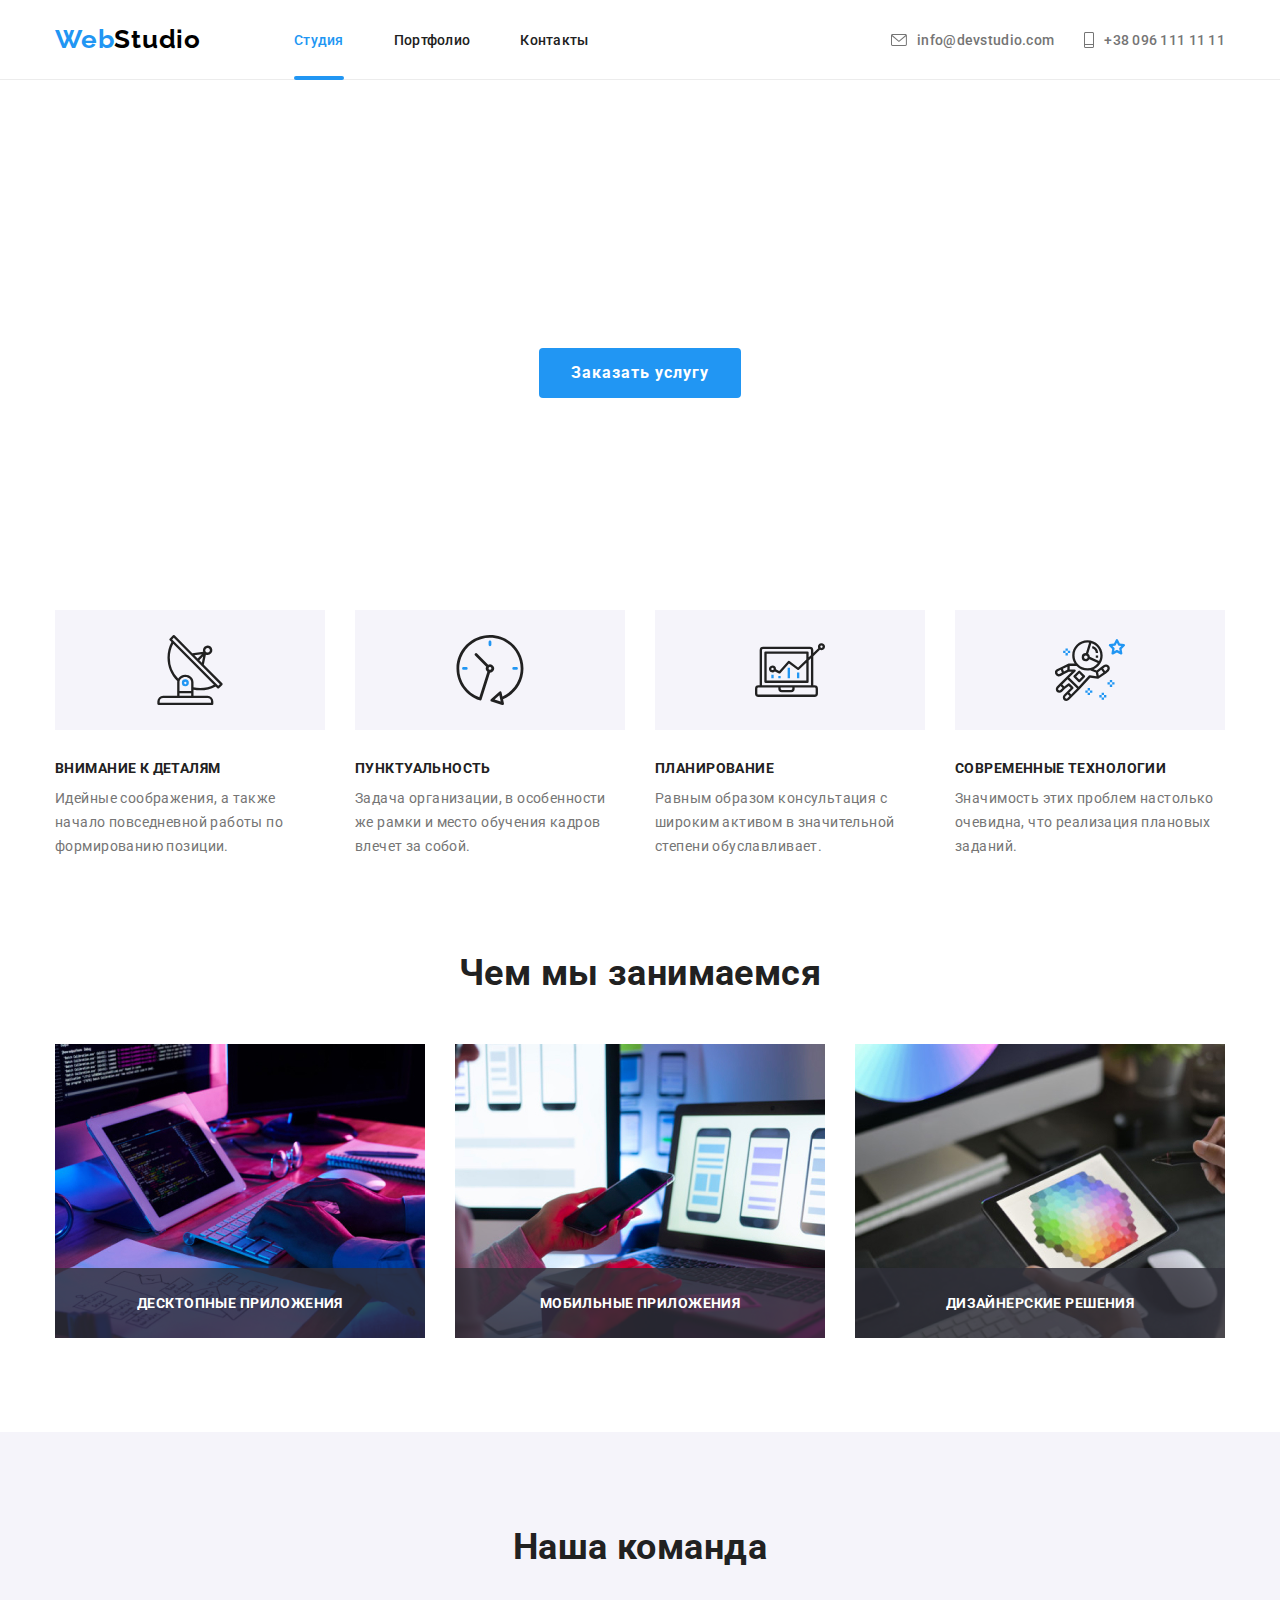
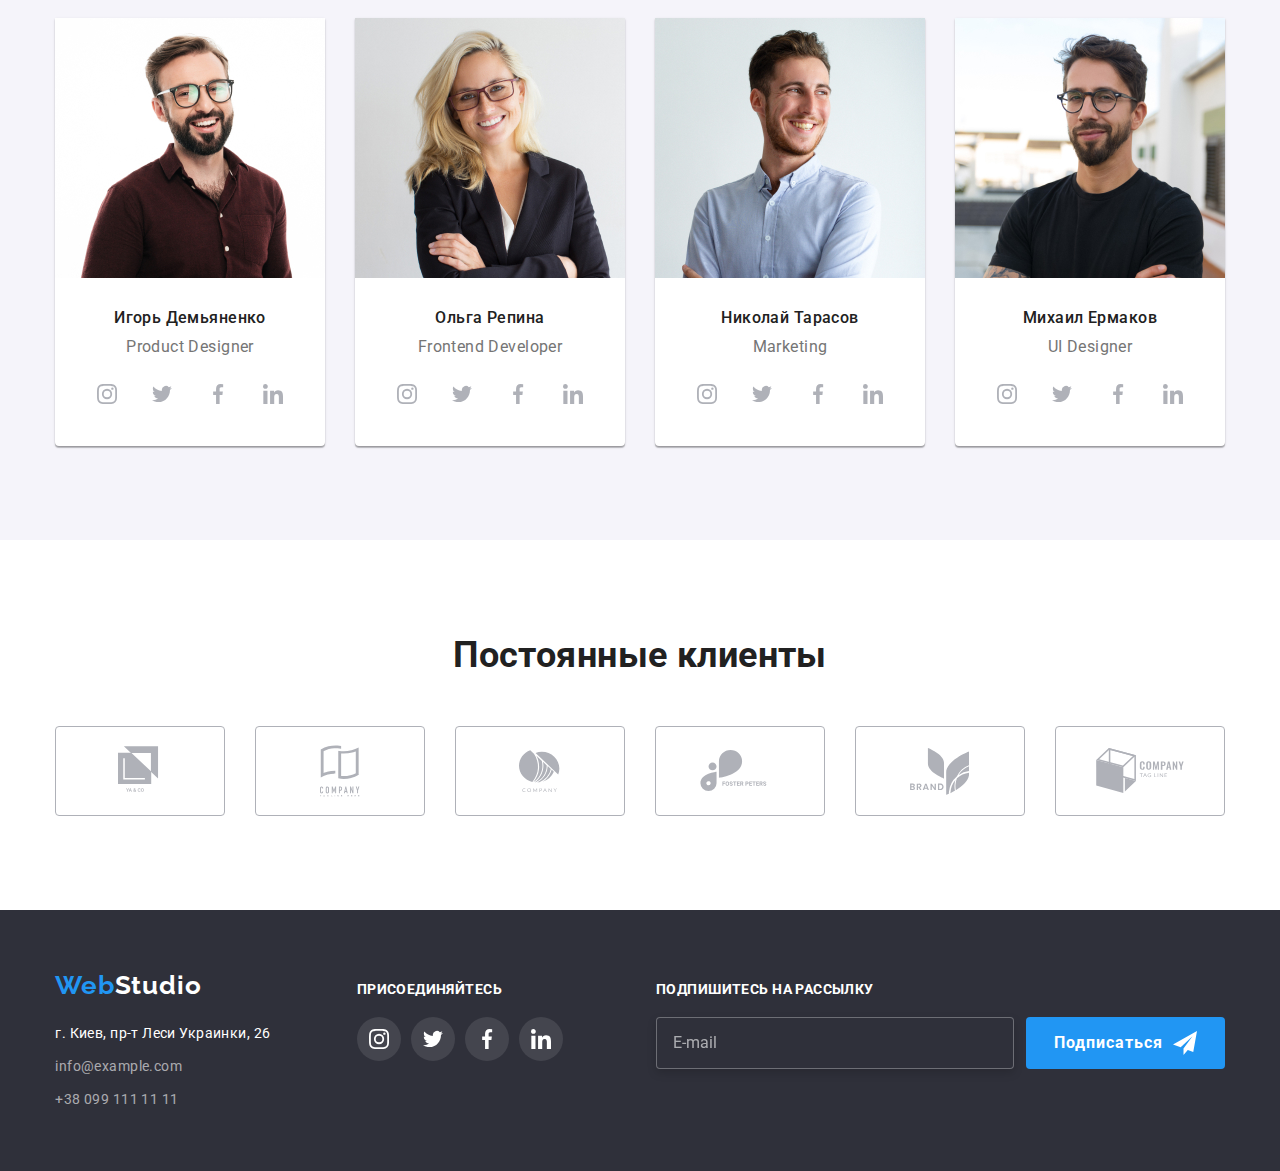
==== commit 615b47e4: "hero-bg image: mobile" ====
--- a/index.html
+++ b/index.html
@@ -232,7 +232,7 @@
           <ul class="team__list">
             <li class="team__item">
               <img
-                src="./images/photo-1.jpg"
+                src="./images/teammate-1.jpg"
                 alt="фото дизайнера"
                 width="450"
                 height="460"
@@ -295,7 +295,7 @@
             </li>
             <li class="team__item">
               <img
-                src="./images/photo-2.jpg"
+                src="./images/teammate-2.jpg"
                 alt="фото фронтенд разработчика"
                 width="450"
                 height="460"
@@ -358,7 +358,7 @@
             </li>
             <li class="team__item">
               <img
-                src="./images/photo-3.jpg"
+                src="./images/teammate-3.jpg"
                 alt="фото маркетолога"
                 width="450"
                 height="460"
@@ -421,7 +421,7 @@
             </li>
             <li class="team__item">
               <img
-                src="./images/photo-4.jpg"
+                src="./images/teammate-4.jpg"
                 alt="фото дизайнера пользовательского интерфейса"
                 width="450"
                 height="460"
--- a/css/main.min.css
+++ b/css/main.min.css
@@ -1,2 +1,2 @@
-:root{--primary-text-color: #212121;--secondary-text-color: #757575;--accent-color: #2196f3;--primary-bg-color: #ffffff;--secondary-bg-color: rgb(47, 48, 58);--secondary-bg-color-opas: rgba(47, 48, 58, 0.8);--third-bg-color: #f5f4fa;--header-line: #ececec;--icon-color: #afb1b8;--timing-function: cubic-bezier(0.4, 0, 0.2, 1);--main-font: "Roboto", sans-serif;--secondary-font: "Raleway", sans-serif}.visually-hidden{position:absolute;width:1px;height:1px;margin:-1px;border:0;padding:0;white-space:nowrap;-webkit-clip-path:inset(100%);clip-path:inset(100%);clip:rect(0 0 0 0);overflow:hidden}*,*::before,*::after{-webkit-box-sizing:border-box;box-sizing:border-box}h1,h2,h3,h4,h5,h6,ul,ol,li,p,img,a,button,input,textarea{margin:0;padding:0}a{text-decoration:none;color:var(--primary-text-color)}ul,ol{list-style:none}img{display:block;max-width:100%;height:auto}body{padding-top:80px;background-color:var(--primary-bg-color);color:var(--primary-text-color);font-family:var(--main-font);font-size:14px;font-weight:500;line-height:16px;letter-spacing:0.03em}body.modal-open{overflow:hidden}.container{padding:0 15px;margin:0 auto}@media screen and (min-width: 480px){.container{width:480px}.works .container{display:none}}@media screen and (min-width: 768px){.container{width:768px}.footer .container{display:-webkit-box;display:-ms-flexbox;display:flex;-webkit-box-pack:start;-ms-flex-pack:start;justify-content:flex-start;-webkit-box-align:baseline;-ms-flex-align:baseline;align-items:baseline;-ms-flex-wrap:wrap;flex-wrap:wrap}}@media screen and (min-width: 1200px){.container{width:1200px}.works .container{display:block}.footer .container{-ms-flex-wrap:nowrap;flex-wrap:nowrap}}.header{position:fixed;top:0;left:0;width:100%;height:80px;background-color:var(--primary-bg-color);z-index:1}.header::before{position:absolute;content:"";bottom:0;left:0;width:100%;height:1px;background-color:var(--header-line)}.header__nav{display:-webkit-box;display:-ms-flexbox;display:flex;-webkit-box-pack:start;-ms-flex-pack:start;justify-content:flex-start;-webkit-box-align:center;-ms-flex-align:center;align-items:center}.header__icon{margin-right:10px;fill:currentColor}.site-nav{outline:1px solid blue}@media screen and (min-width: 768px){.site-nav{display:-webkit-box;display:-ms-flexbox;display:flex;letter-spacing:0.02em}.site-nav__item:not(:last-child){margin-right:50px}.site-nav__link{display:block;padding-top:32px;padding-bottom:32px;-webkit-transition:color 250ms var(--timing-function);transition:color 250ms var(--timing-function)}.site-nav__link--active{position:relative;color:var(--accent-color)}.site-nav__link--active::after{content:"";position:absolute;bottom:0;left:0;width:100%;height:4px;border-radius:2px;background-color:var(--accent-color)}.site-nav__link:hover,.site-nav__link:focus{color:var(--accent-color)}}.auth-nav{outline:1px solid red}@media screen and (min-width: 768px){.auth-nav{display:block;margin-left:auto;text-align:start;letter-spacing:0.02em}}.auth-nav__link{display:-webkit-box;display:-ms-flexbox;display:flex;-webkit-box-pack:start;-ms-flex-pack:start;justify-content:flex-start;-webkit-box-align:center;-ms-flex-align:center;align-items:center;color:var(--secondary-text-color);-webkit-transition:color 250ms var(--timing-function);transition:color 250ms var(--timing-function)}@media screen and (min-width: 1200px){.auth-nav__link{padding-top:32px;padding-bottom:32px}}.auth-nav__link:not(:last-child){margin-bottom:10px}.auth-nav__link:hover,.auth-nav__link:focus{color:var(--accent-color)}@media screen and (min-width: 1200px){.auth-nav{display:-webkit-box;display:-ms-flexbox;display:flex}.auth-nav__item:not(:last-child){margin-right:30px}}.hero{background-color:var(--secondary-bg-color)}.hero.section{padding:118px 0;margin:0 auto;text-align:center;background-image:-webkit-gradient(linear, left top, right top, from(rgba(47,48,58,0.4)), to(rgba(47,48,58,0.4))),url(../images/hero-bg.jpg);background-image:linear-gradient(to right, rgba(47,48,58,0.4), rgba(47,48,58,0.4)),url(../images/hero-bg.jpg);background-repeat:no-repeat;background-position:center}@media screen and (min-width: 768px){.hero.section{max-width:1600px;min-height:600px;padding:200px 0}}.hero__title{font-size:26px;font-weight:900;line-height:42px;letter-spacing:0.06em;text-transform:uppercase;color:var(--primary-bg-color);margin-bottom:30px}@media screen and (min-width: 768px){.hero__title{font-size:44px;font-weight:900;line-height:60px}}@media screen and (min-width: 768px){.feature__list{display:-webkit-box;display:-ms-flexbox;display:flex;-ms-flex-wrap:wrap;flex-wrap:wrap}}.feature__item:not(:last-child){margin-bottom:30px}@media screen and (min-width: 768px){.feature__item{-ms-flex-preferred-size:calc((100% - 1 * 30px) / 2);flex-basis:calc((100% - 1 * 30px) / 2)}.feature__item:nth-child(2n+1){margin-right:30px}.feature__item:nth-last-child(-n+2){margin-bottom:0}}@media screen and (min-width: 1200px){.feature__item{-ms-flex-preferred-size:calc((100% - 3 * 30px) / 4);flex-basis:calc((100% - 3 * 30px) / 4)}.feature__item:nth-child(n){margin-bottom:0}.feature__item:not(:last-child){margin-right:30px}}.feature__icon-bg{display:-webkit-box;display:-ms-flexbox;display:flex;-webkit-box-pack:center;-ms-flex-pack:center;justify-content:center;-webkit-box-align:center;-ms-flex-align:center;align-items:center;height:120px;margin-bottom:30px;background-color:var(--third-bg-color)}.feature__icon{width:70px;height:70px}.feature__title{margin-bottom:10px;font-size:14px;font-weight:700;line-height:16px;text-align:center;text-transform:uppercase}@media screen and (min-width: 768px){.feature__title{text-align:start}}.feature__subtitle{font-size:14px;font-weight:400;line-height:24px;color:var(--secondary-text-color)}@media screen and (min-width: 768px){.work__list{display:-webkit-box;display:-ms-flexbox;display:flex;-ms-flex-wrap:wrap;flex-wrap:wrap}.work__item:not(:last-child){margin-right:30px}.work__item-wrap{position:relative}.work__item-desc{position:absolute;left:0;bottom:0;width:100%;height:70px;padding:27px 82px;background-color:var(--secondary-bg-color-opas);color:var(--primary-bg-color);text-align:center;font-size:14px;font-weight:700;line-height:16px;text-transform:uppercase}}.team{background-color:var(--third-bg-color)}@media screen and (min-width: 768px){.team__list{display:-webkit-box;display:-ms-flexbox;display:flex;-ms-flex-wrap:wrap;flex-wrap:wrap}}.team__item{background-color:var(--primary-bg-color);-webkit-box-shadow:0px 1px 3px rgba(0,0,0,0.12),0px 1px 1px rgba(0,0,0,0.14),0px 2px 1px rgba(0,0,0,0.2);box-shadow:0px 1px 3px rgba(0,0,0,0.12),0px 1px 1px rgba(0,0,0,0.14),0px 2px 1px rgba(0,0,0,0.2);border-radius:0px 0px 4px 4px}.team__item:not(:last-child){margin-bottom:30px}@media screen and (min-width: 768px){.team__item{-ms-flex-preferred-size:calc((100% - 1 * 30px) / 2);flex-basis:calc((100% - 1 * 30px) / 2)}.team__item:nth-child(2n+1){margin-right:30px}.team__item:nth-last-child(-n+2){margin-bottom:0}}@media screen and (min-width: 1200px){.team__item{-ms-flex-preferred-size:calc((100% - 3 * 30px) / 4);flex-basis:calc((100% - 3 * 30px) / 4)}.team__item:nth-child(n){margin-bottom:0}.team__item:not(:last-child){margin-right:30px}}.team__item-photo{height:460px;background-size:contain}@media screen and (min-width: 768px){.team__item-photo{height:374px}}@media screen and (min-width: 1200px){.team__item-photo{height:260px}}.team__item-desc{padding:30px 122px 24px}@media screen and (min-width: 768px){.team__item-desc{padding:30px 74px 24px}}@media screen and (min-width: 1200px){.team__item-desc{padding:30px}}.team__item-name{margin-bottom:10px;font-size:16px;font-weight:500;line-height:19px;text-align:center}.team__item-prof{margin-bottom:16px;text-align:center;font-size:16px;font-weight:400;line-height:19px;color:var(--secondary-text-color)}.client__list{display:-webkit-box;display:-ms-flexbox;display:flex;-webkit-box-pack:justify;-ms-flex-pack:justify;justify-content:space-between;-webkit-box-align:stretch;-ms-flex-align:stretch;align-items:stretch;-ms-flex-wrap:wrap;flex-wrap:wrap}.client__item{-ms-flex-preferred-size:calc((100% - 1 * 30px) / 2);flex-basis:calc((100% - 1 * 30px) / 2);margin-bottom:30px}.client__item:nth-child(2n+1){margin-right:30px}.client__item:nth-last-child(-n+2){margin-bottom:0}@media screen and (min-width: 768px){.client__item{-ms-flex-preferred-size:calc((100% - 2 * 30px) / 3);flex-basis:calc((100% - 2 * 30px) / 3);margin-right:30px}.client__item:nth-child(3n+3){margin-right:0}.client__item:nth-last-child(-n+3){margin-bottom:0}}@media screen and (min-width: 1200px){.client__item{-ms-flex-preferred-size:calc((100% - 5 * 30px) / 6);flex-basis:calc((100% - 5 * 30px) / 6);margin-bottom:0}.client__item:not(:last-child){margin-right:30px}}.client__link{display:-webkit-box;display:-ms-flexbox;display:flex;-webkit-box-pack:center;-ms-flex-pack:center;justify-content:center;-webkit-box-align:center;-ms-flex-align:center;align-items:center;height:90px;border-radius:4px;border:1px solid var(--icon-color);color:var(--icon-color);-webkit-transition:color 250ms var(--timing-function),border 250ms var(--timing-function);transition:color 250ms var(--timing-function),border 250ms var(--timing-function)}.client__link:hover,.client__link:focus{border:1px solid var(--accent-color);color:var(--accent-color)}.client__icon{fill:currentColor}.footer{padding:60px 0;background-color:var(--secondary-bg-color)}.footer__address{width:231px;margin:0 auto;text-align:center}@media screen and (min-width: 1200px){.footer__address{margin-right:70px;text-align:start}}.footer__social{width:206px;margin:0 auto 60px;text-align:center}@media screen and (min-width: 1200px){.footer__social{margin-right:93px;margin-bottom:0;text-align:start}}.address{font-style:inherit;font-size:14px;font-weight:400;line-height:24px;letter-spacing:0.03em;margin-bottom:60px}.address__item:not(:last-child){margin-bottom:9px}.address__link:first-child{color:var(--primary-bg-color);-webkit-transition:color 250ms var(--timing-function);transition:color 250ms var(--timing-function)}.address__link:hover,.address__link:focus{color:var(--accent-color)}@media screen and (min-width: 1200px){.address{margin-bottom:0}}.contact__link{color:rgba(255,255,255,0.6);-webkit-transition-property:color 250ms var(--timing-function);transition-property:color 250ms var(--timing-function)}.contact__link:hover,.contact__link:focus{color:var(--accent-color)}.subscribe{text-align:center;margin-left:auto;margin-right:auto}@media screen and (min-width: 1200px){.subscribe{text-align:start}.subscribe__form{display:-webkit-box;display:-ms-flexbox;display:flex}}.subscribe__input{width:450px;padding:15px 16px;margin-bottom:20px;border-radius:4px;color:rgba(255,255,255,0.6);background-color:var(--secondary-bg-color);border:1px solid rgba(255,255,255,0.3);-webkit-filter:drop-shadow(0px 4px 4px rgba(0,0,0,0.15));filter:drop-shadow(0px 4px 4px rgba(0,0,0,0.15));font-size:16px;font-weight:400;line-height:20px}.subscribe__input::-webkit-input-placeholder{color:rgba(255,255,255,0.6)}.subscribe__input:-ms-input-placeholder{color:rgba(255,255,255,0.6)}.subscribe__input::-ms-input-placeholder{color:rgba(255,255,255,0.6)}.subscribe__input::placeholder{color:rgba(255,255,255,0.6)}.subscribe__input:focus{outline:none;border-color:var(--accent-color)}@media screen and (min-width: 1200px){.subscribe__input{width:358px;margin-right:12px;margin-bottom:0}}.subscribe__btn{margin:0 auto}.subscribe__btn .send-icon{margin-left:10px;fill:var(--primary-bg-color)}.logo{padding-top:24px;padding-bottom:25px;color:#000000;font-family:var(--secondary-font);font-size:24px;font-weight:700;line-height:28px;letter-spacing:0.03em}.logo--accent{color:var(--accent-color)}@media screen and (min-width: 1200px){.logo{font-size:26px;font-weight:700;line-height:31px}}@media screen and (min-width: 768px){.header__logo{margin-right:88px}}@media screen and (min-width: 1200px){.header__logo{margin-right:93px}}.footer__logo{display:inline-block;padding-top:0;padding-bottom:0;margin-bottom:20px;color:var(--primary-bg-color)}.section{padding-top:60px;padding-bottom:60px}@media screen and (min-width: 1200px){.section{padding-top:94px;padding-bottom:94px}.section:nth-child(2){padding-bottom:0}}@media screen and (max-width: 1199px){.section.works{padding-top:0;padding-bottom:0}}.btn{min-width:73px;padding:10px 32px;border:none;border-radius:4px;color:var(--primary-bg-color);background-color:var(--accent-color);font-family:inherit;font-size:16px;font-weight:700;line-height:30px;letter-spacing:0.06em;text-align:center;cursor:pointer}.btn-filter{text-decoration:none;padding:6px 22px;color:var(--primary-text-color);background-color:var(--third-bg-color);font-size:16px;font-weight:500;line-height:26px;letter-spacing:0.03em;-webkit-transition:color 250ms var(--timing-function),background-color 250ms var(--timing-function);transition:color 250ms var(--timing-function),background-color 250ms var(--timing-function)}.btn-filter__list{display:-webkit-box;display:-ms-flexbox;display:flex;-webkit-box-pack:center;-ms-flex-pack:center;justify-content:center;-webkit-box-align:center;-ms-flex-align:center;align-items:center;margin-bottom:50px}.btn-filter__item:not(:last-child){margin-right:8px}.btn:hover,.btn:focus{background-color:var(--accent-color);color:var(--primary-bg-color);-webkit-box-shadow:0px 3px 1px rgba(0,0,0,0.1),0px 1px 2px rgba(0,0,0,0.08),0px 2px 2px rgba(0,0,0,0.12);box-shadow:0px 3px 1px rgba(0,0,0,0.1),0px 1px 2px rgba(0,0,0,0.08),0px 2px 2px rgba(0,0,0,0.12);-webkit-transition:color 250ms var(--timing-function),background-color 250ms var(--timing-function),-webkit-box-shadow 250ms var(--timing-function);transition:color 250ms var(--timing-function),background-color 250ms var(--timing-function),-webkit-box-shadow 250ms var(--timing-function);transition:color 250ms var(--timing-function),background-color 250ms var(--timing-function),box-shadow 250ms var(--timing-function);transition:color 250ms var(--timing-function),background-color 250ms var(--timing-function),box-shadow 250ms var(--timing-function),-webkit-box-shadow 250ms var(--timing-function)}.btn--active{background-color:var(--accent-color);color:var(--primary-bg-color)}.subscribe__btn{display:-webkit-box;display:-ms-flexbox;display:flex;-webkit-box-pack:start;-ms-flex-pack:start;justify-content:flex-start;-webkit-box-align:center;-ms-flex-align:center;align-items:center;padding:10px 28px}.social{display:-webkit-box;display:-ms-flexbox;display:flex;-webkit-box-pack:justify;-ms-flex-pack:justify;justify-content:space-between;-webkit-box-align:stretch;-ms-flex-align:stretch;align-items:stretch}.social__title{display:inline-block;margin-bottom:20px;color:var(--primary-bg-color);text-transform:uppercase}.social__link{display:-webkit-box;display:-ms-flexbox;display:flex;-webkit-box-pack:center;-ms-flex-pack:center;justify-content:center;-webkit-box-align:center;-ms-flex-align:center;align-items:center;width:44px;height:44px;border-radius:50%;color:var(--icon-color);-webkit-transition:color 250ms var(--timing-function),background-color 250ms var(--timing-function);transition:color 250ms var(--timing-function),background-color 250ms var(--timing-function)}.footer .social__link{background-color:rgba(255,255,255,0.1);color:var(--primary-bg-color)}.social__link:hover,.social__link:focus{background-color:var(--accent-color);color:var(--primary-bg-color);cursor:pointer}.social__icon{fill:currentColor}.section__title{font-size:28px;font-weight:700;line-height:33px;margin-bottom:30px;text-align:center}@media screen and (min-width: 768px){.section__title{margin-bottom:50px;font-size:36px;font-weight:700;line-height:42px}}.backdrop{position:fixed;top:0;left:0;width:100%;height:100%;background-color:rgba(0,0,0,0.2);overflow-y:scroll;padding:93px 15px;z-index:2;-webkit-transition-property:opacity, visibility;transition-property:opacity, visibility;-webkit-transition-duration:250ms;transition-duration:250ms;-webkit-transition-timing-function:var(--timing-function);transition-timing-function:var(--timing-function)}.backdrop.is-hidden{-webkit-transition-property:opacity, visibility, -webkit-transform;transition-property:opacity, visibility, -webkit-transform;transition-property:transform, opacity, visibility;transition-property:transform, opacity, visibility, -webkit-transform;-webkit-transition-duration:250ms;transition-duration:250ms;-webkit-transition-timing-function:var(--timing-function);transition-timing-function:var(--timing-function)}.modal{position:absolute;top:50%;left:50%;-webkit-transform:translate(-50%, -50%);transform:translate(-50%, -50%);max-width:450px;padding:40px;border-radius:4px;background-color:var(--primary-bg-color);-webkit-box-shadow:0px 1px 3px rgba(0,0,0,0.12),0px 1px 1px rgba(0,0,0,0.14),0px 2px 1px rgba(0,0,0,0.2);box-shadow:0px 1px 3px rgba(0,0,0,0.12),0px 1px 1px rgba(0,0,0,0.14),0px 2px 1px rgba(0,0,0,0.2);z-index:2;-webkit-transition-property:opacity, visibility, -webkit-transform;transition-property:opacity, visibility, -webkit-transform;transition-property:transform, opacity, visibility;transition-property:transform, opacity, visibility, -webkit-transform;-webkit-transition-duration:250ms;transition-duration:250ms;-webkit-transition-timing-function:var(--timing-function);transition-timing-function:var(--timing-function)}@media screen and (min-width: 768px){.modal{max-width:528px;width:100%;min-height:581px}.backdrop.is-hidden .modal{-webkit-transform:translate(-50%, -200%);transform:translate(-50%, -200%);-webkit-transition-property:opacity, visibility, -webkit-transform;transition-property:opacity, visibility, -webkit-transform;transition-property:transform, opacity, visibility;transition-property:transform, opacity, visibility, -webkit-transform;-webkit-transition-duration:250ms;transition-duration:250ms;-webkit-transition-timing-function:var(--timing-function);transition-timing-function:var(--timing-function)}}.modal__title{display:block;text-align:center;margin-bottom:12px;font-size:20px;font-weight:900;line-height:30px}@media screen and (min-width: 1200px){.modal__title{font-size:20px;font-weight:900;line-height:23px}}.modal__form{display:-webkit-box;display:-ms-flexbox;display:flex;-webkit-box-orient:vertical;-webkit-box-direction:normal;-ms-flex-direction:column;flex-direction:column}.modal__form-field{display:inline-block;margin-bottom:10px;color:var(--secondary-text-color);font-size:12px;font-weight:400;line-height:14px;letter-spacing:0.01em}.modal__form-textarea{display:inline-block;color:var(--secondary-text-color);font-size:12px;font-weight:400;line-height:14px;letter-spacing:0.01em}.modal__form-input-wrapper{position:relative;display:block;margin-top:4px}.modal__form-input{width:100%;height:40px;border-radius:4px;border:1px solid rgba(33,33,33,0.2);padding-left:42px;padding-right:12px;font-size:14px;font-weight:400;line-height:16px;letter-spacing:0.01em;-webkit-transition:border 250ms var(--timing-function);transition:border 250ms var(--timing-function)}.modal__form-input:focus{outline:none;border-color:var(--accent-color)}.modal__form-input:focus+.modal__form-icon{fill:var(--accent-color)}.modal__form-icon{position:absolute;display:block;top:50%;left:12px;-webkit-transform:translateY(-50%);transform:translateY(-50%);-webkit-transition:fill 250ms var(--timing-function);transition:fill 250ms var(--timing-function)}.modal__form-message{width:100%;height:120px;padding:12px 16px;margin-top:4px;margin-bottom:20px;border-radius:4px;border:1px solid rgba(33,33,33,0.2);font-size:14px;font-weight:400;line-height:16px;letter-spacing:0.01em;-webkit-transition:border 250ms var(--timing-function);transition:border 250ms var(--timing-function);resize:none}.modal__form-message:focus{outline:none;border-color:var(--accent-color)}.modal .modal__form-policy-text{position:relative;padding-left:36px;margin-bottom:30px;font-size:12px;font-weight:400;line-height:14px;letter-spacing:0.03em;color:var(--secondary-text-color)}.modal .modal__form-policy-text::before{display:inline-block;position:absolute;top:50%;left:12px;-webkit-transform:translateY(-50%);transform:translateY(-50%);content:"";width:16px;height:15px;border:2px solid #000;background-color:var(--primary-bg-color);border-radius:2px;-webkit-transition:border 250ms var(--timing-function);transition:border 250ms var(--timing-function)}@media screen and (min-width: 768px){.modal .modal__form-policy-text{font-size:14px;font-weight:400;line-height:24px}}.btn-close{position:absolute;display:-webkit-box;display:-ms-flexbox;display:flex;-webkit-box-pack:center;-ms-flex-pack:center;justify-content:center;-webkit-box-align:center;-ms-flex-align:center;align-items:center;top:8px;right:8px;width:30px;height:30px;border-radius:50%;background-color:var(--primary-bg-color);border:1px solid rgba(0,0,0,0.1);outline:none;cursor:pointer}.btn-close:hover .close-icon,.btn-close:focus .close-icon{fill:var(--accent-color)}.modal__form-policy:checked+.modal__form-policy-text::before{border:2px solid var(--accent-color);background-color:var(--accent-color);background-image:url("data:image/svg+xml,%3Csvg width='16' height='15' fill='none' xmlns='http://www.w3.org/2000/svg'%3E%3Cpath d='M3.957 7.752l-.069-.066-.069.065-.888.842-.076.072.076.073 3.496 3.334.069.066.069-.066 7.504-7.158.076-.073-.076-.072-.882-.841-.069-.066-.069.066-6.553 6.246-2.539-2.422z' fill='%23fff' stroke='%23fff' stroke-width='.2'/%3E%3C/svg%3E");background-size:contain;background-origin:border-box;-webkit-transition:fill 250ms var(--timing-function);transition:fill 250ms var(--timing-function)}.close-icon{color:currentColor;-webkit-transition-property:fill;transition-property:fill;-webkit-transition-duration:250ms;transition-duration:250ms;-webkit-transition-timing-function:var(--timing-function);transition-timing-function:var(--timing-function)}.is-hidden{opacity:0;visibility:hidden;pointer-events:none}.policy-link{color:var(--accent-color);text-decoration:underline}.modal__form-btn{display:block;margin:0 auto;max-width:200px;padding:10px 55px;color:var(--primary-bg-color);background-color:var(--accent-color);-webkit-box-shadow:0px 4px 4px rgba(0,0,0,0.15);box-shadow:0px 4px 4px rgba(0,0,0,0.15)}.menu-button{display:inline-fle;margin-left:auto;border:none;background-color:transparent}@media screen and (min-width: 768px){.menu-button{display:none}}.menu-button .icon-menu-close{display:none}.menu-button.is-open .icon-menu-close{display:block}.menu-button.is-open .icon-menu{display:none}.menu-button:hover .icon-menu,.menu-button:focus .icon-menu{fill:var(--accent-color)}.menu-container{display:-webkit-box;display:-ms-flexbox;display:flex;-webkit-box-pack:justify;-ms-flex-pack:justify;justify-content:space-between;-webkit-box-align:center;-ms-flex-align:center;align-items:center;-webkit-box-flex:1;-ms-flex-positive:1;flex-grow:1;padding:60px 0;background-color:var(--primary-bg-color);-webkit-box-shadow:0px 4px 8px rgba(0,0,0,0.04),0px 2px 4px rgba(0,0,0,0.08),0px 1px 3px rgba(0,0,0,0.16);box-shadow:0px 4px 8px rgba(0,0,0,0.04),0px 2px 4px rgba(0,0,0,0.08),0px 1px 3px rgba(0,0,0,0.16);text-align:center}.menu-container.is-open{display:block}@media screen and (max-width: 767px){.menu-container{display:none;position:absolute;top:100%;left:0;width:100%}}@media screen and (min-width: 768px){.menu-container{display:-webkit-box;display:-ms-flexbox;display:flex;-webkit-box-pack:start;-ms-flex-pack:start;justify-content:flex-start;-webkit-box-align:center;-ms-flex-align:center;align-items:center;padding:0;-webkit-box-shadow:none;box-shadow:none}}
+:root{--primary-text-color: #212121;--secondary-text-color: #757575;--accent-color: #2196f3;--primary-bg-color: #ffffff;--secondary-bg-color: rgb(47, 48, 58);--secondary-bg-color-opas: rgba(47, 48, 58, 0.8);--third-bg-color: #f5f4fa;--header-line: #ececec;--icon-color: #afb1b8;--timing-function: cubic-bezier(0.4, 0, 0.2, 1);--main-font: "Roboto", sans-serif;--secondary-font: "Raleway", sans-serif}.visually-hidden{position:absolute;width:1px;height:1px;margin:-1px;border:0;padding:0;white-space:nowrap;-webkit-clip-path:inset(100%);clip-path:inset(100%);clip:rect(0 0 0 0);overflow:hidden}*,*::before,*::after{-webkit-box-sizing:border-box;box-sizing:border-box}h1,h2,h3,h4,h5,h6,ul,ol,li,p,img,a,button,input,textarea{margin:0;padding:0}a{text-decoration:none;color:var(--primary-text-color)}ul,ol{list-style:none}img{display:block;max-width:100%;height:auto}body{padding-top:80px;background-color:var(--primary-bg-color);color:var(--primary-text-color);font-family:var(--main-font);font-size:14px;font-weight:500;line-height:16px;letter-spacing:0.03em}body.modal-open{overflow:hidden}.container{width:100%;padding:0 15px;margin:0 auto}@media screen and (min-width: 480px){.container{max-width:480px}.works .container{display:none}}@media screen and (min-width: 768px){.container{max-width:768px}.footer .container{display:-webkit-box;display:-ms-flexbox;display:flex;-webkit-box-pack:start;-ms-flex-pack:start;justify-content:flex-start;-webkit-box-align:baseline;-ms-flex-align:baseline;align-items:baseline;-ms-flex-wrap:wrap;flex-wrap:wrap}}@media screen and (min-width: 1200px){.container{max-width:1200px}.works .container{display:block}.footer .container{-ms-flex-wrap:nowrap;flex-wrap:nowrap}}.header{position:fixed;top:0;left:0;width:100%;height:80px;background-color:var(--primary-bg-color);z-index:1}.header::before{position:absolute;content:"";bottom:0;left:0;width:100%;height:1px;background-color:var(--header-line)}.header__nav{display:-webkit-box;display:-ms-flexbox;display:flex;-webkit-box-pack:justify;-ms-flex-pack:justify;justify-content:space-between;-webkit-box-align:center;-ms-flex-align:center;align-items:center}.header__icon{margin-right:10px;fill:currentColor}@media screen and (max-width: 767px){.site-nav{margin-bottom:60px;font-size:18px;font-weight:700;line-height:21px}.site-nav__item:not(:last-child){margin-bottom:40px}}.site-nav__link{display:inline-block;-webkit-transition:color 250ms var(--timing-function);transition:color 250ms var(--timing-function)}.site-nav__link--active{position:relative;color:var(--accent-color);padding-bottom:12px}.site-nav__link--active::after{content:"";position:absolute;bottom:0;left:0;width:100%;height:4px;border-radius:2px;background-color:var(--accent-color)}.site-nav__link:hover,.site-nav__link:focus{color:var(--accent-color)}@media screen and (min-width: 768px){.site-nav{display:-webkit-box;display:-ms-flexbox;display:flex;letter-spacing:0.02em}.site-nav__item:not(:last-child){margin-right:50px}.site-nav__link{display:block;padding-top:32px;padding-bottom:32px}}@media screen and (min-width: 768px){.auth-nav{display:block;margin-left:auto;text-align:start;letter-spacing:0.02em}.auth-nav__item:not(:last-child){margin-bottom:10px}}@media screen and (min-width: 1200px){.auth-nav{display:-webkit-box;display:-ms-flexbox;display:flex}.auth-nav__item:not(:last-child){margin-right:30px;margin-bottom:0}}.auth-nav__link{color:var(--secondary-text-color);-webkit-transition:color 250ms var(--timing-function);transition:color 250ms var(--timing-function)}@media screen and (max-width: 767px){.auth-nav__link{display:-webkit-box;display:-ms-flexbox;display:flex;-webkit-box-pack:center;-ms-flex-pack:center;justify-content:center;-webkit-box-align:center;-ms-flex-align:center;align-items:center;margin-bottom:16px;font-size:18px;font-weight:700;line-height:21px}}@media screen and (min-width: 768px){.auth-nav__link{display:-webkit-box;display:-ms-flexbox;display:flex;-webkit-box-pack:start;-ms-flex-pack:start;justify-content:flex-start;-webkit-box-align:center;-ms-flex-align:center;align-items:center}}@media screen and (min-width: 1200px){.auth-nav__link{padding-top:32px;padding-bottom:32px}}.auth-nav__link:hover,.auth-nav__link:focus{color:var(--accent-color)}@media screen and (min-device-pixel-ratio: 2) and (min-width: 480px) and (max-width: 767px), screen and (-webkit-min-device-pixel-ratio: 2) and (min-width: 480px) and (max-width: 767px), screen and (min-resolution: 192dpi) and (min-width: 480px) and (max-width: 767px), screen and (min-resolution: 2dppx) and (min-width: 480px) and (max-width: 767px){.hero{background-image:-webkit-gradient(linear, left top, left bottom, from(rgba(47,48,58,0.4)), to(rgba(47,48,58,0.4))),url("../../images/hero/hero-mobile-bg@2x.jpg");background-image:linear-gradient(rgba(47,48,58,0.4), rgba(47,48,58,0.4)),url("../../images/hero/hero-mobile-bg@2x.jpg");background-size:cover}}@media screen and (min-width: 480px) and (max-width: 767px){.hero{padding:118px 0;background-image:-webkit-gradient(linear, left top, left bottom, from(rgba(47,48,58,0.4)), to(rgba(47,48,58,0.4))),url("../../images/hero/hero-mobile-bg.jpg");background-image:linear-gradient(rgba(47,48,58,0.4), rgba(47,48,58,0.4)),url("../../images/hero/hero-mobile-bg.jpg");background-repeat:no-repeat;background-position:center top;background-size:480px 400px}}.hero .hero__left-side{display:none}.hero.section{padding:118px 0;margin:0 auto;text-align:center}.hero__title{font-size:26px;font-weight:900;line-height:42px;letter-spacing:0.06em;text-transform:uppercase;color:var(--primary-bg-color);margin-bottom:30px}@media screen and (min-width: 768px){.hero__title{font-size:44px;font-weight:900;line-height:60px}}@media screen and (min-width: 768px){.feature__list{display:-webkit-box;display:-ms-flexbox;display:flex;-ms-flex-wrap:wrap;flex-wrap:wrap}}.feature__item:not(:last-child){margin-bottom:30px}@media screen and (min-width: 768px){.feature__item{-ms-flex-preferred-size:calc((100% - 1 * 30px) / 2);flex-basis:calc((100% - 1 * 30px) / 2)}.feature__item:nth-child(2n+1){margin-right:30px}.feature__item:nth-last-child(-n+2){margin-bottom:0}}@media screen and (min-width: 1200px){.feature__item{-ms-flex-preferred-size:calc((100% - 3 * 30px) / 4);flex-basis:calc((100% - 3 * 30px) / 4)}.feature__item:nth-child(n){margin-bottom:0}.feature__item:not(:last-child){margin-right:30px}}.feature__icon-bg{display:-webkit-box;display:-ms-flexbox;display:flex;-webkit-box-pack:center;-ms-flex-pack:center;justify-content:center;-webkit-box-align:center;-ms-flex-align:center;align-items:center;height:120px;margin-bottom:30px;background-color:var(--third-bg-color)}.feature__icon{width:70px;height:70px}.feature__title{margin-bottom:10px;font-size:14px;font-weight:700;line-height:16px;text-align:center;text-transform:uppercase}@media screen and (min-width: 768px){.feature__title{text-align:start}}.feature__subtitle{font-size:14px;font-weight:400;line-height:24px;color:var(--secondary-text-color)}@media screen and (min-width: 768px){.work__list{display:-webkit-box;display:-ms-flexbox;display:flex;-ms-flex-wrap:wrap;flex-wrap:wrap}.work__item:not(:last-child){margin-right:30px}.work__item-wrap{position:relative}.work__item-desc{position:absolute;left:0;bottom:0;width:100%;height:70px;padding:27px 82px;background-color:var(--secondary-bg-color-opas);color:var(--primary-bg-color);text-align:center;font-size:14px;font-weight:700;line-height:16px;text-transform:uppercase}}.team{background-color:var(--third-bg-color)}@media screen and (min-width: 768px){.team__list{display:-webkit-box;display:-ms-flexbox;display:flex;-ms-flex-wrap:wrap;flex-wrap:wrap}}.team__item{background-color:var(--primary-bg-color);-webkit-box-shadow:0px 1px 3px rgba(0,0,0,0.12),0px 1px 1px rgba(0,0,0,0.14),0px 2px 1px rgba(0,0,0,0.2);box-shadow:0px 1px 3px rgba(0,0,0,0.12),0px 1px 1px rgba(0,0,0,0.14),0px 2px 1px rgba(0,0,0,0.2);border-radius:0px 0px 4px 4px}.team__item:not(:last-child){margin-bottom:30px}@media screen and (min-width: 768px){.team__item{-ms-flex-preferred-size:calc((100% - 1 * 30px) / 2);flex-basis:calc((100% - 1 * 30px) / 2)}.team__item:nth-child(2n+1){margin-right:30px}.team__item:nth-last-child(-n+2){margin-bottom:0}}@media screen and (min-width: 1200px){.team__item{-ms-flex-preferred-size:calc((100% - 3 * 30px) / 4);flex-basis:calc((100% - 3 * 30px) / 4)}.team__item:not(:last-child){margin-right:30px}.team__item:nth-child(n){margin-bottom:0}}.team__item-photo{height:460px;background-size:contain}@media screen and (min-width: 768px){.team__item-photo{height:374px}}@media screen and (min-width: 1200px){.team__item-photo{height:260px}}.team__item-desc{padding:30px 122px 24px}@media screen and (min-width: 768px){.team__item-desc{padding:30px 74px 24px}}@media screen and (min-width: 1200px){.team__item-desc{padding:30px}}.team__item-name{margin-bottom:10px;font-size:16px;font-weight:500;line-height:19px;text-align:center}.team__item-prof{margin-bottom:16px;text-align:center;font-size:16px;font-weight:400;line-height:19px;color:var(--secondary-text-color)}.client__list{display:-webkit-box;display:-ms-flexbox;display:flex;-webkit-box-pack:justify;-ms-flex-pack:justify;justify-content:space-between;-webkit-box-align:stretch;-ms-flex-align:stretch;align-items:stretch;-ms-flex-wrap:wrap;flex-wrap:wrap}.client__item{-ms-flex-preferred-size:calc((100% - 1 * 30px) / 2);flex-basis:calc((100% - 1 * 30px) / 2);margin-bottom:30px}.client__item:nth-child(2n+1){margin-right:30px}.client__item:nth-last-child(-n+2){margin-bottom:0}@media screen and (min-width: 768px){.client__item{-ms-flex-preferred-size:calc((100% - 2 * 30px) / 3);flex-basis:calc((100% - 2 * 30px) / 3);margin-right:30px}.client__item:nth-child(3n+3){margin-right:0}.client__item:nth-last-child(-n+3){margin-bottom:0}}@media screen and (min-width: 1200px){.client__item{-ms-flex-preferred-size:calc((100% - 5 * 30px) / 6);flex-basis:calc((100% - 5 * 30px) / 6);margin-bottom:0}.client__item:not(:last-child){margin-right:30px}}.client__link{display:-webkit-box;display:-ms-flexbox;display:flex;-webkit-box-pack:center;-ms-flex-pack:center;justify-content:center;-webkit-box-align:center;-ms-flex-align:center;align-items:center;height:90px;border-radius:4px;border:1px solid var(--icon-color);color:var(--icon-color);-webkit-transition:color 250ms var(--timing-function),border 250ms var(--timing-function);transition:color 250ms var(--timing-function),border 250ms var(--timing-function)}.client__link:hover,.client__link:focus{border:1px solid var(--accent-color);color:var(--accent-color)}.client__icon{fill:currentColor}.footer{padding:60px 0;background-color:var(--secondary-bg-color)}.footer__address{width:231px;margin:0 auto;text-align:center}@media screen and (min-width: 1200px){.footer__address{margin-right:70px;text-align:start}}.footer__social{width:206px;margin:0 auto 60px;text-align:center}@media screen and (min-width: 1200px){.footer__social{margin-right:93px;margin-bottom:0;text-align:start}}.address{font-style:inherit;font-size:14px;font-weight:400;line-height:24px;letter-spacing:0.03em;margin-bottom:60px}.address__item:not(:last-child){margin-bottom:9px}.address__link:first-child{color:var(--primary-bg-color);-webkit-transition:color 250ms var(--timing-function);transition:color 250ms var(--timing-function)}.address__link:hover,.address__link:focus{color:var(--accent-color)}@media screen and (min-width: 1200px){.address{margin-bottom:0}}.contact__link{color:rgba(255,255,255,0.6);-webkit-transition-property:color 250ms var(--timing-function);transition-property:color 250ms var(--timing-function)}.contact__link:hover,.contact__link:focus{color:var(--accent-color)}.subscribe{text-align:center;margin-left:auto;margin-right:auto}@media screen and (min-width: 1200px){.subscribe{text-align:start}.subscribe__form{display:-webkit-box;display:-ms-flexbox;display:flex}}.subscribe__input{width:450px;padding:15px 16px;margin-bottom:20px;border-radius:4px;color:rgba(255,255,255,0.6);background-color:var(--secondary-bg-color);border:1px solid rgba(255,255,255,0.3);-webkit-filter:drop-shadow(0px 4px 4px rgba(0,0,0,0.15));filter:drop-shadow(0px 4px 4px rgba(0,0,0,0.15));font-size:16px;font-weight:400;line-height:20px}.subscribe__input::-webkit-input-placeholder{color:rgba(255,255,255,0.6)}.subscribe__input:-ms-input-placeholder{color:rgba(255,255,255,0.6)}.subscribe__input::-ms-input-placeholder{color:rgba(255,255,255,0.6)}.subscribe__input::placeholder{color:rgba(255,255,255,0.6)}.subscribe__input:focus{outline:none;border-color:var(--accent-color)}@media screen and (min-width: 1200px){.subscribe__input{width:358px;margin-right:12px;margin-bottom:0}}.subscribe__btn{margin:0 auto}.subscribe__btn .send-icon{margin-left:10px;fill:var(--primary-bg-color)}.logo{padding-top:24px;padding-bottom:25px;color:#000000;font-family:var(--secondary-font);font-size:24px;font-weight:700;line-height:28px;letter-spacing:0.03em}.logo--accent{color:var(--accent-color)}@media screen and (min-width: 1200px){.logo{font-size:26px;font-weight:700;line-height:31px}}@media screen and (min-width: 768px){.header__logo{margin-right:88px}}@media screen and (min-width: 1200px){.header__logo{margin-right:93px}}.footer__logo{display:inline-block;padding-top:0;padding-bottom:0;margin-bottom:20px;color:var(--primary-bg-color)}.section{padding-top:60px;padding-bottom:60px}@media screen and (min-width: 1200px){.section{padding-top:94px;padding-bottom:94px}.section:nth-child(2){padding-bottom:0}}@media screen and (max-width: 1199px){.section.works{padding-top:0;padding-bottom:0}}.btn{min-width:73px;padding:10px 32px;border:none;border-radius:4px;color:var(--primary-bg-color);background-color:var(--accent-color);font-family:inherit;font-size:16px;font-weight:700;line-height:30px;letter-spacing:0.06em;text-align:center;cursor:pointer}.btn-filter{text-decoration:none;padding:6px 22px;color:var(--primary-text-color);background-color:var(--third-bg-color);font-size:16px;font-weight:500;line-height:26px;letter-spacing:0.03em;-webkit-transition:color 250ms var(--timing-function),background-color 250ms var(--timing-function);transition:color 250ms var(--timing-function),background-color 250ms var(--timing-function)}.btn-filter__list{display:-webkit-box;display:-ms-flexbox;display:flex;-webkit-box-pack:start;-ms-flex-pack:start;justify-content:flex-start;-webkit-box-align:center;-ms-flex-align:center;align-items:center;-ms-flex-wrap:wrap;flex-wrap:wrap;margin-bottom:50px}@media screen and (min-width: 768px){.btn-filter__list{display:-webkit-box;display:-ms-flexbox;display:flex;-webkit-box-pack:center;-ms-flex-pack:center;justify-content:center;-webkit-box-align:center;-ms-flex-align:center;align-items:center}}@media screen and (max-width: 767px){.btn-filter__item:nth-child(-n+3){margin-bottom:15px}}.btn-filter__item:not(:last-child){margin-right:8px}.btn:hover,.btn:focus{background-color:var(--accent-color);color:var(--primary-bg-color);-webkit-box-shadow:0px 3px 1px rgba(0,0,0,0.1),0px 1px 2px rgba(0,0,0,0.08),0px 2px 2px rgba(0,0,0,0.12);box-shadow:0px 3px 1px rgba(0,0,0,0.1),0px 1px 2px rgba(0,0,0,0.08),0px 2px 2px rgba(0,0,0,0.12);-webkit-transition:color 250ms var(--timing-function),background-color 250ms var(--timing-function),-webkit-box-shadow 250ms var(--timing-function);transition:color 250ms var(--timing-function),background-color 250ms var(--timing-function),-webkit-box-shadow 250ms var(--timing-function);transition:color 250ms var(--timing-function),background-color 250ms var(--timing-function),box-shadow 250ms var(--timing-function);transition:color 250ms var(--timing-function),background-color 250ms var(--timing-function),box-shadow 250ms var(--timing-function),-webkit-box-shadow 250ms var(--timing-function)}.btn--active{background-color:var(--accent-color);color:var(--primary-bg-color)}.subscribe__btn{display:-webkit-box;display:-ms-flexbox;display:flex;-webkit-box-pack:start;-ms-flex-pack:start;justify-content:flex-start;-webkit-box-align:center;-ms-flex-align:center;align-items:center;padding:10px 28px}.social{display:-webkit-box;display:-ms-flexbox;display:flex;-webkit-box-pack:justify;-ms-flex-pack:justify;justify-content:space-between;-webkit-box-align:stretch;-ms-flex-align:stretch;align-items:stretch}.social__title{display:inline-block;margin-bottom:20px;color:var(--primary-bg-color);text-transform:uppercase}.social__link{display:-webkit-box;display:-ms-flexbox;display:flex;-webkit-box-pack:center;-ms-flex-pack:center;justify-content:center;-webkit-box-align:center;-ms-flex-align:center;align-items:center;width:44px;height:44px;border-radius:50%;color:var(--icon-color);-webkit-transition:color 250ms var(--timing-function),background-color 250ms var(--timing-function);transition:color 250ms var(--timing-function),background-color 250ms var(--timing-function)}.footer .social__link{background-color:rgba(255,255,255,0.1);color:var(--primary-bg-color)}.social__link:hover,.social__link:focus{background-color:var(--accent-color);color:var(--primary-bg-color);cursor:pointer}.social__icon{fill:currentColor}.section__title{font-size:28px;font-weight:700;line-height:33px;margin-bottom:30px;text-align:center}@media screen and (min-width: 768px){.section__title{margin-bottom:50px;font-size:36px;font-weight:700;line-height:42px}}.backdrop{position:fixed;top:0;left:0;width:100%;height:100%;background-color:rgba(0,0,0,0.2);overflow-y:scroll;padding:93px 15px;z-index:2;-webkit-transition-property:opacity, visibility;transition-property:opacity, visibility;-webkit-transition-duration:250ms;transition-duration:250ms;-webkit-transition-timing-function:var(--timing-function);transition-timing-function:var(--timing-function)}.backdrop.is-hidden{-webkit-transition-property:opacity, visibility, -webkit-transform;transition-property:opacity, visibility, -webkit-transform;transition-property:transform, opacity, visibility;transition-property:transform, opacity, visibility, -webkit-transform;-webkit-transition-duration:250ms;transition-duration:250ms;-webkit-transition-timing-function:var(--timing-function);transition-timing-function:var(--timing-function)}.modal{position:absolute;top:50%;left:50%;-webkit-transform:translate(-50%, -50%);transform:translate(-50%, -50%);max-width:450px;padding:40px;border-radius:4px;background-color:var(--primary-bg-color);-webkit-box-shadow:0px 1px 3px rgba(0,0,0,0.12),0px 1px 1px rgba(0,0,0,0.14),0px 2px 1px rgba(0,0,0,0.2);box-shadow:0px 1px 3px rgba(0,0,0,0.12),0px 1px 1px rgba(0,0,0,0.14),0px 2px 1px rgba(0,0,0,0.2);z-index:2;-webkit-transition-property:opacity, visibility, -webkit-transform;transition-property:opacity, visibility, -webkit-transform;transition-property:transform, opacity, visibility;transition-property:transform, opacity, visibility, -webkit-transform;-webkit-transition-duration:250ms;transition-duration:250ms;-webkit-transition-timing-function:var(--timing-function);transition-timing-function:var(--timing-function)}@media screen and (min-width: 768px){.modal{max-width:528px;width:100%;min-height:581px}.backdrop.is-hidden .modal{-webkit-transform:translate(-50%, -200%);transform:translate(-50%, -200%);-webkit-transition-property:opacity, visibility, -webkit-transform;transition-property:opacity, visibility, -webkit-transform;transition-property:transform, opacity, visibility;transition-property:transform, opacity, visibility, -webkit-transform;-webkit-transition-duration:250ms;transition-duration:250ms;-webkit-transition-timing-function:var(--timing-function);transition-timing-function:var(--timing-function)}}.modal__title{display:block;text-align:center;margin-bottom:12px;font-size:20px;font-weight:900;line-height:30px}@media screen and (min-width: 1200px){.modal__title{font-size:20px;font-weight:900;line-height:23px}}.modal__form{display:-webkit-box;display:-ms-flexbox;display:flex;-webkit-box-orient:vertical;-webkit-box-direction:normal;-ms-flex-direction:column;flex-direction:column}.modal__form-field{display:inline-block;margin-bottom:10px;color:var(--secondary-text-color);font-size:12px;font-weight:400;line-height:14px;letter-spacing:0.01em}.modal__form-textarea{display:inline-block;color:var(--secondary-text-color);font-size:12px;font-weight:400;line-height:14px;letter-spacing:0.01em}.modal__form-input-wrapper{position:relative;display:block;margin-top:4px}.modal__form-input{width:100%;height:40px;border-radius:4px;border:1px solid rgba(33,33,33,0.2);padding-left:42px;padding-right:12px;font-size:14px;font-weight:400;line-height:16px;letter-spacing:0.01em;-webkit-transition:border 250ms var(--timing-function);transition:border 250ms var(--timing-function)}.modal__form-input:focus{outline:none;border-color:var(--accent-color)}.modal__form-input:focus+.modal__form-icon{fill:var(--accent-color)}.modal__form-icon{position:absolute;display:block;top:50%;left:12px;-webkit-transform:translateY(-50%);transform:translateY(-50%);-webkit-transition:fill 250ms var(--timing-function);transition:fill 250ms var(--timing-function)}.modal__form-message{width:100%;height:120px;padding:12px 16px;margin-top:4px;margin-bottom:20px;border-radius:4px;border:1px solid rgba(33,33,33,0.2);font-size:14px;font-weight:400;line-height:16px;letter-spacing:0.01em;-webkit-transition:border 250ms var(--timing-function);transition:border 250ms var(--timing-function);resize:none}.modal__form-message:focus{outline:none;border-color:var(--accent-color)}.modal .modal__form-policy-text{position:relative;padding-left:36px;margin-bottom:30px;font-size:12px;font-weight:400;line-height:14px;letter-spacing:0.03em;color:var(--secondary-text-color)}.modal .modal__form-policy-text::before{display:inline-block;position:absolute;top:50%;left:12px;-webkit-transform:translateY(-50%);transform:translateY(-50%);content:"";width:16px;height:15px;border:2px solid #000;background-color:var(--primary-bg-color);border-radius:2px;-webkit-transition:border 250ms var(--timing-function);transition:border 250ms var(--timing-function)}@media screen and (min-width: 768px){.modal .modal__form-policy-text{font-size:14px;font-weight:400;line-height:24px}}.btn-close{position:absolute;display:-webkit-box;display:-ms-flexbox;display:flex;-webkit-box-pack:center;-ms-flex-pack:center;justify-content:center;-webkit-box-align:center;-ms-flex-align:center;align-items:center;top:8px;right:8px;width:30px;height:30px;border-radius:50%;background-color:var(--primary-bg-color);border:1px solid rgba(0,0,0,0.1);outline:none;cursor:pointer}.btn-close:hover .close-icon,.btn-close:focus .close-icon{fill:var(--accent-color)}.modal__form-policy:checked+.modal__form-policy-text::before{border:2px solid var(--accent-color);background-color:var(--accent-color);background-image:url("data:image/svg+xml,%3Csvg width='16' height='15' fill='none' xmlns='http://www.w3.org/2000/svg'%3E%3Cpath d='M3.957 7.752l-.069-.066-.069.065-.888.842-.076.072.076.073 3.496 3.334.069.066.069-.066 7.504-7.158.076-.073-.076-.072-.882-.841-.069-.066-.069.066-6.553 6.246-2.539-2.422z' fill='%23fff' stroke='%23fff' stroke-width='.2'/%3E%3C/svg%3E");background-size:contain;background-origin:border-box;-webkit-transition:fill 250ms var(--timing-function);transition:fill 250ms var(--timing-function)}.close-icon{color:currentColor;-webkit-transition-property:fill;transition-property:fill;-webkit-transition-duration:250ms;transition-duration:250ms;-webkit-transition-timing-function:var(--timing-function);transition-timing-function:var(--timing-function)}.is-hidden{opacity:0;visibility:hidden;pointer-events:none}.policy-link{color:var(--accent-color);text-decoration:underline}.modal__form-btn{display:block;margin:0 auto;max-width:200px;padding:10px 55px;color:var(--primary-bg-color);background-color:var(--accent-color);-webkit-box-shadow:0px 4px 4px rgba(0,0,0,0.15);box-shadow:0px 4px 4px rgba(0,0,0,0.15)}.menu-button{display:-webkit-inline-box;display:-ms-inline-flexbox;display:inline-flex;margin:0;padding:0;border:none;background-color:transparent;-webkit-transition:fill 250ms var(--timing-function);transition:fill 250ms var(--timing-function)}.menu-button:focus,.menu-button:hover{fill:var(--accent-color)}@media screen and (min-width: 768px){.menu-button{display:none}}.menu-button .icon-menu-close{display:none}.menu-button.is-open .icon-menu-close{display:block}.menu-button.is-open .icon-menu{display:none}.menu-button:hover .icon-menu,.menu-button:focus .icon-menu{fill:var(--accent-color)}.menu-container.is-open{display:block}@media screen and (max-width: 767px){.menu-container{display:none;position:absolute;top:100%;left:0;width:100%;padding:60px 0;background-color:var(--primary-bg-color);-webkit-box-shadow:0px 4px 8px rgba(0,0,0,0.04),0px 2px 4px rgba(0,0,0,0.08),0px 1px 3px rgba(0,0,0,0.16);box-shadow:0px 4px 8px rgba(0,0,0,0.04),0px 2px 4px rgba(0,0,0,0.08),0px 1px 3px rgba(0,0,0,0.16);text-align:center}}@media screen and (min-width: 768px){.menu-container{display:-webkit-box;display:-ms-flexbox;display:flex;-webkit-box-pack:start;-ms-flex-pack:start;justify-content:flex-start;-webkit-box-align:center;-ms-flex-align:center;align-items:center;-webkit-box-flex:1;-ms-flex-positive:1;flex-grow:1;-webkit-box-shadow:none;box-shadow:none}}
 /*# sourceMappingURL=main.min.css.map */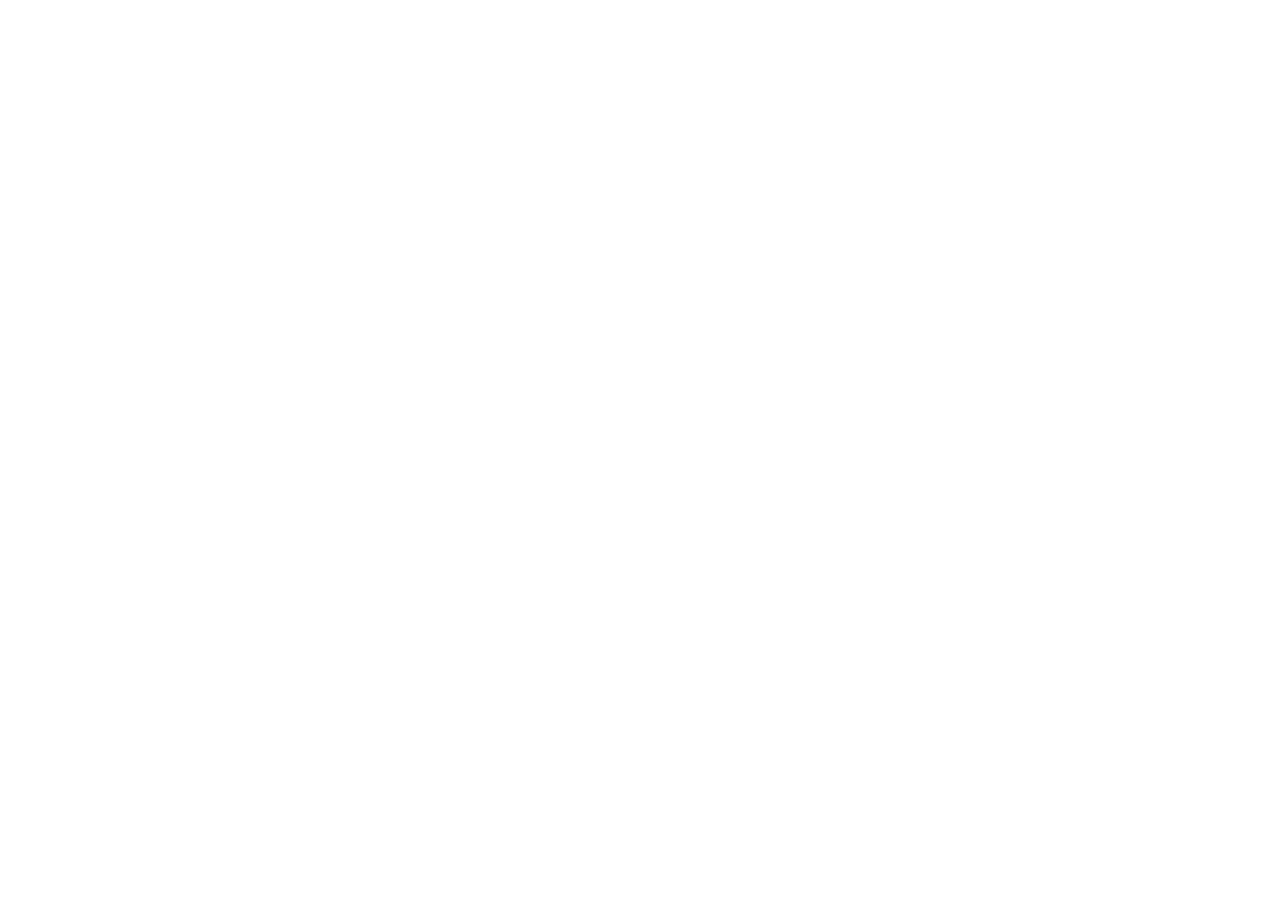
==== commit ba26cee6: "hero-bg готово" ====
--- a/index.html
+++ b/index.html
@@ -16,7 +16,7 @@
     <link rel="stylesheet" href="./css/main.min.css" />
   </head>
   <body>
-    <header class="header">
+    <!-- <header class="header">
       <div class="container">
         <nav class="header__nav">
           <a href="./index.html" lang="en" class="logo header__logo">
@@ -90,10 +90,10 @@
           </div>
         </nav>
       </div>
-    </header>
+    </header> -->
 
     <main>
-      <section class="section hero">
+      <!-- <section class="section hero">
         <div class="container">
           <h1 class="hero__title">
             Эффективные решения<br />
@@ -101,9 +101,9 @@
           </h1>
           <button class="btn" data-modal-open>Заказать услугу</button>
         </div>
-      </section>
-
-      <section class="section features">
+      </section> -->
+
+      <!-- <section class="section features">
         <div class="container">
           <h2 class="visually-hidden">Особенности</h2>
           <ul class="feature__list">
@@ -177,9 +177,9 @@
             </li>
           </ul>
         </div>
-      </section>
-
-      <section class="section works">
+      </section> -->
+
+      <!-- <section class="section works">
         <div class="container">
           <h2 class="section__title">Чем мы занимаемся</h2>
           <ul class="work__list">
@@ -224,9 +224,9 @@
             </li>
           </ul>
         </div>
-      </section>
-
-      <section class="section team">
+      </section> -->
+
+      <!-- <section class="section team">
         <div class="container">
           <h2 class="section__title">Наша команда</h2>
           <ul class="team__list">
@@ -484,9 +484,9 @@
             </li>
           </ul>
         </div>
-      </section>
-
-      <section class="section clients">
+      </section> -->
+
+      <!-- <section class="section clients">
         <div class="container">
           <h2 class="section__title">Постоянные клиенты</h2>
           <ul class="client__list">
@@ -566,10 +566,10 @@
             </li>
           </ul>
         </div>
-      </section>
+      </section> -->
     </main>
 
-    <footer class="footer">
+    <!-- <footer class="footer">
       <div class="container">
         <div class="footer__address">
           <a href="./index.html" class="logo footer__logo"
@@ -677,9 +677,9 @@
           </form>
         </div>
       </div>
-    </footer>
-
-    <div class="backdrop is-hidden" data-modal>
+    </footer> -->
+
+    <!-- <div class="backdrop is-hidden" data-modal>
       <div class="modal">
         <button type="button" class="btn-close" data-modal-close>
           <svg
@@ -768,7 +768,7 @@
           </form>
         </div>
       </div>
-    </div>
+    </div> -->
 
     <script src="./js/menu.js"></script>
     <script src="./js/modal.js"></script>
--- a/css/main.min.css
+++ b/css/main.min.css
@@ -1,2 +1,2 @@
-:root{--primary-text-color: #212121;--secondary-text-color: #757575;--accent-color: #2196f3;--primary-bg-color: #ffffff;--secondary-bg-color: rgb(47, 48, 58);--secondary-bg-color-opas: rgba(47, 48, 58, 0.8);--third-bg-color: #f5f4fa;--header-line: #ececec;--icon-color: #afb1b8;--timing-function: cubic-bezier(0.4, 0, 0.2, 1);--main-font: "Roboto", sans-serif;--secondary-font: "Raleway", sans-serif}.visually-hidden{position:absolute;width:1px;height:1px;margin:-1px;border:0;padding:0;white-space:nowrap;-webkit-clip-path:inset(100%);clip-path:inset(100%);clip:rect(0 0 0 0);overflow:hidden}*,*::before,*::after{-webkit-box-sizing:border-box;box-sizing:border-box}h1,h2,h3,h4,h5,h6,ul,ol,li,p,img,a,button,input,textarea{margin:0;padding:0}a{text-decoration:none;color:var(--primary-text-color)}ul,ol{list-style:none}img{display:block;max-width:100%;height:auto}body{padding-top:80px;background-color:var(--primary-bg-color);color:var(--primary-text-color);font-family:var(--main-font);font-size:14px;font-weight:500;line-height:16px;letter-spacing:0.03em}body.modal-open{overflow:hidden}.container{width:100%;padding:0 15px;margin:0 auto}@media screen and (min-width: 480px){.container{max-width:480px}.works .container{display:none}}@media screen and (min-width: 768px){.container{max-width:768px}.footer .container{display:-webkit-box;display:-ms-flexbox;display:flex;-webkit-box-pack:start;-ms-flex-pack:start;justify-content:flex-start;-webkit-box-align:baseline;-ms-flex-align:baseline;align-items:baseline;-ms-flex-wrap:wrap;flex-wrap:wrap}}@media screen and (min-width: 1200px){.container{max-width:1200px}.works .container{display:block}.footer .container{-ms-flex-wrap:nowrap;flex-wrap:nowrap}}.header{position:fixed;top:0;left:0;width:100%;height:80px;background-color:var(--primary-bg-color);z-index:1}.header::before{position:absolute;content:"";bottom:0;left:0;width:100%;height:1px;background-color:var(--header-line)}.header__nav{display:-webkit-box;display:-ms-flexbox;display:flex;-webkit-box-pack:justify;-ms-flex-pack:justify;justify-content:space-between;-webkit-box-align:center;-ms-flex-align:center;align-items:center}.header__icon{margin-right:10px;fill:currentColor}@media screen and (max-width: 767px){.site-nav{margin-bottom:60px;font-size:18px;font-weight:700;line-height:21px}.site-nav__item:not(:last-child){margin-bottom:40px}}.site-nav__link{display:inline-block;-webkit-transition:color 250ms var(--timing-function);transition:color 250ms var(--timing-function)}.site-nav__link--active{position:relative;color:var(--accent-color);padding-bottom:12px}.site-nav__link--active::after{content:"";position:absolute;bottom:0;left:0;width:100%;height:4px;border-radius:2px;background-color:var(--accent-color)}.site-nav__link:hover,.site-nav__link:focus{color:var(--accent-color)}@media screen and (min-width: 768px){.site-nav{display:-webkit-box;display:-ms-flexbox;display:flex;letter-spacing:0.02em}.site-nav__item:not(:last-child){margin-right:50px}.site-nav__link{display:block;padding-top:32px;padding-bottom:32px}}@media screen and (min-width: 768px){.auth-nav{display:block;margin-left:auto;text-align:start;letter-spacing:0.02em}.auth-nav__item:not(:last-child){margin-bottom:10px}}@media screen and (min-width: 1200px){.auth-nav{display:-webkit-box;display:-ms-flexbox;display:flex}.auth-nav__item:not(:last-child){margin-right:30px;margin-bottom:0}}.auth-nav__link{color:var(--secondary-text-color);-webkit-transition:color 250ms var(--timing-function);transition:color 250ms var(--timing-function)}@media screen and (max-width: 767px){.auth-nav__link{display:-webkit-box;display:-ms-flexbox;display:flex;-webkit-box-pack:center;-ms-flex-pack:center;justify-content:center;-webkit-box-align:center;-ms-flex-align:center;align-items:center;margin-bottom:16px;font-size:18px;font-weight:700;line-height:21px}}@media screen and (min-width: 768px){.auth-nav__link{display:-webkit-box;display:-ms-flexbox;display:flex;-webkit-box-pack:start;-ms-flex-pack:start;justify-content:flex-start;-webkit-box-align:center;-ms-flex-align:center;align-items:center}}@media screen and (min-width: 1200px){.auth-nav__link{padding-top:32px;padding-bottom:32px}}.auth-nav__link:hover,.auth-nav__link:focus{color:var(--accent-color)}@media screen and (min-device-pixel-ratio: 2) and (min-width: 480px) and (max-width: 767px), screen and (-webkit-min-device-pixel-ratio: 2) and (min-width: 480px) and (max-width: 767px), screen and (min-resolution: 192dpi) and (min-width: 480px) and (max-width: 767px), screen and (min-resolution: 2dppx) and (min-width: 480px) and (max-width: 767px){.hero{background-image:-webkit-gradient(linear, left top, left bottom, from(rgba(47,48,58,0.4)), to(rgba(47,48,58,0.4))),url("../../images/hero/hero-mobile-bg@2x.jpg");background-image:linear-gradient(rgba(47,48,58,0.4), rgba(47,48,58,0.4)),url("../../images/hero/hero-mobile-bg@2x.jpg");background-size:cover}}@media screen and (min-width: 480px) and (max-width: 767px){.hero{padding:118px 0;background-image:-webkit-gradient(linear, left top, left bottom, from(rgba(47,48,58,0.4)), to(rgba(47,48,58,0.4))),url("../../images/hero/hero-mobile-bg.jpg");background-image:linear-gradient(rgba(47,48,58,0.4), rgba(47,48,58,0.4)),url("../../images/hero/hero-mobile-bg.jpg");background-repeat:no-repeat;background-position:center top;background-size:480px 400px}}.hero .hero__left-side{display:none}.hero.section{padding:118px 0;margin:0 auto;text-align:center}.hero__title{font-size:26px;font-weight:900;line-height:42px;letter-spacing:0.06em;text-transform:uppercase;color:var(--primary-bg-color);margin-bottom:30px}@media screen and (min-width: 768px){.hero__title{font-size:44px;font-weight:900;line-height:60px}}@media screen and (min-width: 768px){.feature__list{display:-webkit-box;display:-ms-flexbox;display:flex;-ms-flex-wrap:wrap;flex-wrap:wrap}}.feature__item:not(:last-child){margin-bottom:30px}@media screen and (min-width: 768px){.feature__item{-ms-flex-preferred-size:calc((100% - 1 * 30px) / 2);flex-basis:calc((100% - 1 * 30px) / 2)}.feature__item:nth-child(2n+1){margin-right:30px}.feature__item:nth-last-child(-n+2){margin-bottom:0}}@media screen and (min-width: 1200px){.feature__item{-ms-flex-preferred-size:calc((100% - 3 * 30px) / 4);flex-basis:calc((100% - 3 * 30px) / 4)}.feature__item:nth-child(n){margin-bottom:0}.feature__item:not(:last-child){margin-right:30px}}.feature__icon-bg{display:-webkit-box;display:-ms-flexbox;display:flex;-webkit-box-pack:center;-ms-flex-pack:center;justify-content:center;-webkit-box-align:center;-ms-flex-align:center;align-items:center;height:120px;margin-bottom:30px;background-color:var(--third-bg-color)}.feature__icon{width:70px;height:70px}.feature__title{margin-bottom:10px;font-size:14px;font-weight:700;line-height:16px;text-align:center;text-transform:uppercase}@media screen and (min-width: 768px){.feature__title{text-align:start}}.feature__subtitle{font-size:14px;font-weight:400;line-height:24px;color:var(--secondary-text-color)}@media screen and (min-width: 768px){.work__list{display:-webkit-box;display:-ms-flexbox;display:flex;-ms-flex-wrap:wrap;flex-wrap:wrap}.work__item:not(:last-child){margin-right:30px}.work__item-wrap{position:relative}.work__item-desc{position:absolute;left:0;bottom:0;width:100%;height:70px;padding:27px 82px;background-color:var(--secondary-bg-color-opas);color:var(--primary-bg-color);text-align:center;font-size:14px;font-weight:700;line-height:16px;text-transform:uppercase}}.team{background-color:var(--third-bg-color)}@media screen and (min-width: 768px){.team__list{display:-webkit-box;display:-ms-flexbox;display:flex;-ms-flex-wrap:wrap;flex-wrap:wrap}}.team__item{background-color:var(--primary-bg-color);-webkit-box-shadow:0px 1px 3px rgba(0,0,0,0.12),0px 1px 1px rgba(0,0,0,0.14),0px 2px 1px rgba(0,0,0,0.2);box-shadow:0px 1px 3px rgba(0,0,0,0.12),0px 1px 1px rgba(0,0,0,0.14),0px 2px 1px rgba(0,0,0,0.2);border-radius:0px 0px 4px 4px}.team__item:not(:last-child){margin-bottom:30px}@media screen and (min-width: 768px){.team__item{-ms-flex-preferred-size:calc((100% - 1 * 30px) / 2);flex-basis:calc((100% - 1 * 30px) / 2)}.team__item:nth-child(2n+1){margin-right:30px}.team__item:nth-last-child(-n+2){margin-bottom:0}}@media screen and (min-width: 1200px){.team__item{-ms-flex-preferred-size:calc((100% - 3 * 30px) / 4);flex-basis:calc((100% - 3 * 30px) / 4)}.team__item:not(:last-child){margin-right:30px}.team__item:nth-child(n){margin-bottom:0}}.team__item-photo{height:460px;background-size:contain}@media screen and (min-width: 768px){.team__item-photo{height:374px}}@media screen and (min-width: 1200px){.team__item-photo{height:260px}}.team__item-desc{padding:30px 122px 24px}@media screen and (min-width: 768px){.team__item-desc{padding:30px 74px 24px}}@media screen and (min-width: 1200px){.team__item-desc{padding:30px}}.team__item-name{margin-bottom:10px;font-size:16px;font-weight:500;line-height:19px;text-align:center}.team__item-prof{margin-bottom:16px;text-align:center;font-size:16px;font-weight:400;line-height:19px;color:var(--secondary-text-color)}.client__list{display:-webkit-box;display:-ms-flexbox;display:flex;-webkit-box-pack:justify;-ms-flex-pack:justify;justify-content:space-between;-webkit-box-align:stretch;-ms-flex-align:stretch;align-items:stretch;-ms-flex-wrap:wrap;flex-wrap:wrap}.client__item{-ms-flex-preferred-size:calc((100% - 1 * 30px) / 2);flex-basis:calc((100% - 1 * 30px) / 2);margin-bottom:30px}.client__item:nth-child(2n+1){margin-right:30px}.client__item:nth-last-child(-n+2){margin-bottom:0}@media screen and (min-width: 768px){.client__item{-ms-flex-preferred-size:calc((100% - 2 * 30px) / 3);flex-basis:calc((100% - 2 * 30px) / 3);margin-right:30px}.client__item:nth-child(3n+3){margin-right:0}.client__item:nth-last-child(-n+3){margin-bottom:0}}@media screen and (min-width: 1200px){.client__item{-ms-flex-preferred-size:calc((100% - 5 * 30px) / 6);flex-basis:calc((100% - 5 * 30px) / 6);margin-bottom:0}.client__item:not(:last-child){margin-right:30px}}.client__link{display:-webkit-box;display:-ms-flexbox;display:flex;-webkit-box-pack:center;-ms-flex-pack:center;justify-content:center;-webkit-box-align:center;-ms-flex-align:center;align-items:center;height:90px;border-radius:4px;border:1px solid var(--icon-color);color:var(--icon-color);-webkit-transition:color 250ms var(--timing-function),border 250ms var(--timing-function);transition:color 250ms var(--timing-function),border 250ms var(--timing-function)}.client__link:hover,.client__link:focus{border:1px solid var(--accent-color);color:var(--accent-color)}.client__icon{fill:currentColor}.footer{padding:60px 0;background-color:var(--secondary-bg-color)}.footer__address{width:231px;margin:0 auto;text-align:center}@media screen and (min-width: 1200px){.footer__address{margin-right:70px;text-align:start}}.footer__social{width:206px;margin:0 auto 60px;text-align:center}@media screen and (min-width: 1200px){.footer__social{margin-right:93px;margin-bottom:0;text-align:start}}.address{font-style:inherit;font-size:14px;font-weight:400;line-height:24px;letter-spacing:0.03em;margin-bottom:60px}.address__item:not(:last-child){margin-bottom:9px}.address__link:first-child{color:var(--primary-bg-color);-webkit-transition:color 250ms var(--timing-function);transition:color 250ms var(--timing-function)}.address__link:hover,.address__link:focus{color:var(--accent-color)}@media screen and (min-width: 1200px){.address{margin-bottom:0}}.contact__link{color:rgba(255,255,255,0.6);-webkit-transition-property:color 250ms var(--timing-function);transition-property:color 250ms var(--timing-function)}.contact__link:hover,.contact__link:focus{color:var(--accent-color)}.subscribe{text-align:center;margin-left:auto;margin-right:auto}@media screen and (min-width: 1200px){.subscribe{text-align:start}.subscribe__form{display:-webkit-box;display:-ms-flexbox;display:flex}}.subscribe__input{width:450px;padding:15px 16px;margin-bottom:20px;border-radius:4px;color:rgba(255,255,255,0.6);background-color:var(--secondary-bg-color);border:1px solid rgba(255,255,255,0.3);-webkit-filter:drop-shadow(0px 4px 4px rgba(0,0,0,0.15));filter:drop-shadow(0px 4px 4px rgba(0,0,0,0.15));font-size:16px;font-weight:400;line-height:20px}.subscribe__input::-webkit-input-placeholder{color:rgba(255,255,255,0.6)}.subscribe__input:-ms-input-placeholder{color:rgba(255,255,255,0.6)}.subscribe__input::-ms-input-placeholder{color:rgba(255,255,255,0.6)}.subscribe__input::placeholder{color:rgba(255,255,255,0.6)}.subscribe__input:focus{outline:none;border-color:var(--accent-color)}@media screen and (min-width: 1200px){.subscribe__input{width:358px;margin-right:12px;margin-bottom:0}}.subscribe__btn{margin:0 auto}.subscribe__btn .send-icon{margin-left:10px;fill:var(--primary-bg-color)}.logo{padding-top:24px;padding-bottom:25px;color:#000000;font-family:var(--secondary-font);font-size:24px;font-weight:700;line-height:28px;letter-spacing:0.03em}.logo--accent{color:var(--accent-color)}@media screen and (min-width: 1200px){.logo{font-size:26px;font-weight:700;line-height:31px}}@media screen and (min-width: 768px){.header__logo{margin-right:88px}}@media screen and (min-width: 1200px){.header__logo{margin-right:93px}}.footer__logo{display:inline-block;padding-top:0;padding-bottom:0;margin-bottom:20px;color:var(--primary-bg-color)}.section{padding-top:60px;padding-bottom:60px}@media screen and (min-width: 1200px){.section{padding-top:94px;padding-bottom:94px}.section:nth-child(2){padding-bottom:0}}@media screen and (max-width: 1199px){.section.works{padding-top:0;padding-bottom:0}}.btn{min-width:73px;padding:10px 32px;border:none;border-radius:4px;color:var(--primary-bg-color);background-color:var(--accent-color);font-family:inherit;font-size:16px;font-weight:700;line-height:30px;letter-spacing:0.06em;text-align:center;cursor:pointer}.btn-filter{text-decoration:none;padding:6px 22px;color:var(--primary-text-color);background-color:var(--third-bg-color);font-size:16px;font-weight:500;line-height:26px;letter-spacing:0.03em;-webkit-transition:color 250ms var(--timing-function),background-color 250ms var(--timing-function);transition:color 250ms var(--timing-function),background-color 250ms var(--timing-function)}.btn-filter__list{display:-webkit-box;display:-ms-flexbox;display:flex;-webkit-box-pack:start;-ms-flex-pack:start;justify-content:flex-start;-webkit-box-align:center;-ms-flex-align:center;align-items:center;-ms-flex-wrap:wrap;flex-wrap:wrap;margin-bottom:50px}@media screen and (min-width: 768px){.btn-filter__list{display:-webkit-box;display:-ms-flexbox;display:flex;-webkit-box-pack:center;-ms-flex-pack:center;justify-content:center;-webkit-box-align:center;-ms-flex-align:center;align-items:center}}@media screen and (max-width: 767px){.btn-filter__item:nth-child(-n+3){margin-bottom:15px}}.btn-filter__item:not(:last-child){margin-right:8px}.btn:hover,.btn:focus{background-color:var(--accent-color);color:var(--primary-bg-color);-webkit-box-shadow:0px 3px 1px rgba(0,0,0,0.1),0px 1px 2px rgba(0,0,0,0.08),0px 2px 2px rgba(0,0,0,0.12);box-shadow:0px 3px 1px rgba(0,0,0,0.1),0px 1px 2px rgba(0,0,0,0.08),0px 2px 2px rgba(0,0,0,0.12);-webkit-transition:color 250ms var(--timing-function),background-color 250ms var(--timing-function),-webkit-box-shadow 250ms var(--timing-function);transition:color 250ms var(--timing-function),background-color 250ms var(--timing-function),-webkit-box-shadow 250ms var(--timing-function);transition:color 250ms var(--timing-function),background-color 250ms var(--timing-function),box-shadow 250ms var(--timing-function);transition:color 250ms var(--timing-function),background-color 250ms var(--timing-function),box-shadow 250ms var(--timing-function),-webkit-box-shadow 250ms var(--timing-function)}.btn--active{background-color:var(--accent-color);color:var(--primary-bg-color)}.subscribe__btn{display:-webkit-box;display:-ms-flexbox;display:flex;-webkit-box-pack:start;-ms-flex-pack:start;justify-content:flex-start;-webkit-box-align:center;-ms-flex-align:center;align-items:center;padding:10px 28px}.social{display:-webkit-box;display:-ms-flexbox;display:flex;-webkit-box-pack:justify;-ms-flex-pack:justify;justify-content:space-between;-webkit-box-align:stretch;-ms-flex-align:stretch;align-items:stretch}.social__title{display:inline-block;margin-bottom:20px;color:var(--primary-bg-color);text-transform:uppercase}.social__link{display:-webkit-box;display:-ms-flexbox;display:flex;-webkit-box-pack:center;-ms-flex-pack:center;justify-content:center;-webkit-box-align:center;-ms-flex-align:center;align-items:center;width:44px;height:44px;border-radius:50%;color:var(--icon-color);-webkit-transition:color 250ms var(--timing-function),background-color 250ms var(--timing-function);transition:color 250ms var(--timing-function),background-color 250ms var(--timing-function)}.footer .social__link{background-color:rgba(255,255,255,0.1);color:var(--primary-bg-color)}.social__link:hover,.social__link:focus{background-color:var(--accent-color);color:var(--primary-bg-color);cursor:pointer}.social__icon{fill:currentColor}.section__title{font-size:28px;font-weight:700;line-height:33px;margin-bottom:30px;text-align:center}@media screen and (min-width: 768px){.section__title{margin-bottom:50px;font-size:36px;font-weight:700;line-height:42px}}.backdrop{position:fixed;top:0;left:0;width:100%;height:100%;background-color:rgba(0,0,0,0.2);overflow-y:scroll;padding:93px 15px;z-index:2;-webkit-transition-property:opacity, visibility;transition-property:opacity, visibility;-webkit-transition-duration:250ms;transition-duration:250ms;-webkit-transition-timing-function:var(--timing-function);transition-timing-function:var(--timing-function)}.backdrop.is-hidden{-webkit-transition-property:opacity, visibility, -webkit-transform;transition-property:opacity, visibility, -webkit-transform;transition-property:transform, opacity, visibility;transition-property:transform, opacity, visibility, -webkit-transform;-webkit-transition-duration:250ms;transition-duration:250ms;-webkit-transition-timing-function:var(--timing-function);transition-timing-function:var(--timing-function)}.modal{position:absolute;top:50%;left:50%;-webkit-transform:translate(-50%, -50%);transform:translate(-50%, -50%);max-width:450px;padding:40px;border-radius:4px;background-color:var(--primary-bg-color);-webkit-box-shadow:0px 1px 3px rgba(0,0,0,0.12),0px 1px 1px rgba(0,0,0,0.14),0px 2px 1px rgba(0,0,0,0.2);box-shadow:0px 1px 3px rgba(0,0,0,0.12),0px 1px 1px rgba(0,0,0,0.14),0px 2px 1px rgba(0,0,0,0.2);z-index:2;-webkit-transition-property:opacity, visibility, -webkit-transform;transition-property:opacity, visibility, -webkit-transform;transition-property:transform, opacity, visibility;transition-property:transform, opacity, visibility, -webkit-transform;-webkit-transition-duration:250ms;transition-duration:250ms;-webkit-transition-timing-function:var(--timing-function);transition-timing-function:var(--timing-function)}@media screen and (min-width: 768px){.modal{max-width:528px;width:100%;min-height:581px}.backdrop.is-hidden .modal{-webkit-transform:translate(-50%, -200%);transform:translate(-50%, -200%);-webkit-transition-property:opacity, visibility, -webkit-transform;transition-property:opacity, visibility, -webkit-transform;transition-property:transform, opacity, visibility;transition-property:transform, opacity, visibility, -webkit-transform;-webkit-transition-duration:250ms;transition-duration:250ms;-webkit-transition-timing-function:var(--timing-function);transition-timing-function:var(--timing-function)}}.modal__title{display:block;text-align:center;margin-bottom:12px;font-size:20px;font-weight:900;line-height:30px}@media screen and (min-width: 1200px){.modal__title{font-size:20px;font-weight:900;line-height:23px}}.modal__form{display:-webkit-box;display:-ms-flexbox;display:flex;-webkit-box-orient:vertical;-webkit-box-direction:normal;-ms-flex-direction:column;flex-direction:column}.modal__form-field{display:inline-block;margin-bottom:10px;color:var(--secondary-text-color);font-size:12px;font-weight:400;line-height:14px;letter-spacing:0.01em}.modal__form-textarea{display:inline-block;color:var(--secondary-text-color);font-size:12px;font-weight:400;line-height:14px;letter-spacing:0.01em}.modal__form-input-wrapper{position:relative;display:block;margin-top:4px}.modal__form-input{width:100%;height:40px;border-radius:4px;border:1px solid rgba(33,33,33,0.2);padding-left:42px;padding-right:12px;font-size:14px;font-weight:400;line-height:16px;letter-spacing:0.01em;-webkit-transition:border 250ms var(--timing-function);transition:border 250ms var(--timing-function)}.modal__form-input:focus{outline:none;border-color:var(--accent-color)}.modal__form-input:focus+.modal__form-icon{fill:var(--accent-color)}.modal__form-icon{position:absolute;display:block;top:50%;left:12px;-webkit-transform:translateY(-50%);transform:translateY(-50%);-webkit-transition:fill 250ms var(--timing-function);transition:fill 250ms var(--timing-function)}.modal__form-message{width:100%;height:120px;padding:12px 16px;margin-top:4px;margin-bottom:20px;border-radius:4px;border:1px solid rgba(33,33,33,0.2);font-size:14px;font-weight:400;line-height:16px;letter-spacing:0.01em;-webkit-transition:border 250ms var(--timing-function);transition:border 250ms var(--timing-function);resize:none}.modal__form-message:focus{outline:none;border-color:var(--accent-color)}.modal .modal__form-policy-text{position:relative;padding-left:36px;margin-bottom:30px;font-size:12px;font-weight:400;line-height:14px;letter-spacing:0.03em;color:var(--secondary-text-color)}.modal .modal__form-policy-text::before{display:inline-block;position:absolute;top:50%;left:12px;-webkit-transform:translateY(-50%);transform:translateY(-50%);content:"";width:16px;height:15px;border:2px solid #000;background-color:var(--primary-bg-color);border-radius:2px;-webkit-transition:border 250ms var(--timing-function);transition:border 250ms var(--timing-function)}@media screen and (min-width: 768px){.modal .modal__form-policy-text{font-size:14px;font-weight:400;line-height:24px}}.btn-close{position:absolute;display:-webkit-box;display:-ms-flexbox;display:flex;-webkit-box-pack:center;-ms-flex-pack:center;justify-content:center;-webkit-box-align:center;-ms-flex-align:center;align-items:center;top:8px;right:8px;width:30px;height:30px;border-radius:50%;background-color:var(--primary-bg-color);border:1px solid rgba(0,0,0,0.1);outline:none;cursor:pointer}.btn-close:hover .close-icon,.btn-close:focus .close-icon{fill:var(--accent-color)}.modal__form-policy:checked+.modal__form-policy-text::before{border:2px solid var(--accent-color);background-color:var(--accent-color);background-image:url("data:image/svg+xml,%3Csvg width='16' height='15' fill='none' xmlns='http://www.w3.org/2000/svg'%3E%3Cpath d='M3.957 7.752l-.069-.066-.069.065-.888.842-.076.072.076.073 3.496 3.334.069.066.069-.066 7.504-7.158.076-.073-.076-.072-.882-.841-.069-.066-.069.066-6.553 6.246-2.539-2.422z' fill='%23fff' stroke='%23fff' stroke-width='.2'/%3E%3C/svg%3E");background-size:contain;background-origin:border-box;-webkit-transition:fill 250ms var(--timing-function);transition:fill 250ms var(--timing-function)}.close-icon{color:currentColor;-webkit-transition-property:fill;transition-property:fill;-webkit-transition-duration:250ms;transition-duration:250ms;-webkit-transition-timing-function:var(--timing-function);transition-timing-function:var(--timing-function)}.is-hidden{opacity:0;visibility:hidden;pointer-events:none}.policy-link{color:var(--accent-color);text-decoration:underline}.modal__form-btn{display:block;margin:0 auto;max-width:200px;padding:10px 55px;color:var(--primary-bg-color);background-color:var(--accent-color);-webkit-box-shadow:0px 4px 4px rgba(0,0,0,0.15);box-shadow:0px 4px 4px rgba(0,0,0,0.15)}.menu-button{display:-webkit-inline-box;display:-ms-inline-flexbox;display:inline-flex;margin:0;padding:0;border:none;background-color:transparent;-webkit-transition:fill 250ms var(--timing-function);transition:fill 250ms var(--timing-function)}.menu-button:focus,.menu-button:hover{fill:var(--accent-color)}@media screen and (min-width: 768px){.menu-button{display:none}}.menu-button .icon-menu-close{display:none}.menu-button.is-open .icon-menu-close{display:block}.menu-button.is-open .icon-menu{display:none}.menu-button:hover .icon-menu,.menu-button:focus .icon-menu{fill:var(--accent-color)}.menu-container.is-open{display:block}@media screen and (max-width: 767px){.menu-container{display:none;position:absolute;top:100%;left:0;width:100%;padding:60px 0;background-color:var(--primary-bg-color);-webkit-box-shadow:0px 4px 8px rgba(0,0,0,0.04),0px 2px 4px rgba(0,0,0,0.08),0px 1px 3px rgba(0,0,0,0.16);box-shadow:0px 4px 8px rgba(0,0,0,0.04),0px 2px 4px rgba(0,0,0,0.08),0px 1px 3px rgba(0,0,0,0.16);text-align:center}}@media screen and (min-width: 768px){.menu-container{display:-webkit-box;display:-ms-flexbox;display:flex;-webkit-box-pack:start;-ms-flex-pack:start;justify-content:flex-start;-webkit-box-align:center;-ms-flex-align:center;align-items:center;-webkit-box-flex:1;-ms-flex-positive:1;flex-grow:1;-webkit-box-shadow:none;box-shadow:none}}
+:root{--primary-text-color: #212121;--secondary-text-color: #757575;--accent-color: #2196f3;--primary-bg-color: #ffffff;--secondary-bg-color: rgb(47, 48, 58);--secondary-bg-color-opas: rgba(47, 48, 58, 0.8);--third-bg-color: #f5f4fa;--header-line: #ececec;--icon-color: #afb1b8;--timing-function: cubic-bezier(0.4, 0, 0.2, 1);--main-font: "Roboto", sans-serif;--secondary-font: "Raleway", sans-serif}.visually-hidden{position:absolute;width:1px;height:1px;margin:-1px;border:0;padding:0;white-space:nowrap;-webkit-clip-path:inset(100%);clip-path:inset(100%);clip:rect(0 0 0 0);overflow:hidden}*,*::before,*::after{-webkit-box-sizing:border-box;box-sizing:border-box}h1,h2,h3,h4,h5,h6,ul,ol,li,p,img,a,button,input,textarea{margin:0;padding:0}a{text-decoration:none;color:var(--primary-text-color)}ul,ol{list-style:none}img{display:block;max-width:100%;height:auto}body{padding-top:80px;background-color:var(--primary-bg-color);color:var(--primary-text-color);font-family:var(--main-font);font-size:14px;font-weight:500;line-height:16px;letter-spacing:0.03em}body.modal-open{overflow:hidden}.container{width:100%;padding:0 15px;margin:0 auto}@media screen and (min-width: 480px){.container{max-width:480px}.works .container{display:none}}@media screen and (min-width: 768px){.container{max-width:768px}.footer .container{display:-webkit-box;display:-ms-flexbox;display:flex;-webkit-box-pack:start;-ms-flex-pack:start;justify-content:flex-start;-webkit-box-align:baseline;-ms-flex-align:baseline;align-items:baseline;-ms-flex-wrap:wrap;flex-wrap:wrap}}@media screen and (min-width: 1200px){.container{max-width:1200px}.works .container{display:block}.footer .container{-ms-flex-wrap:nowrap;flex-wrap:nowrap}}.header{position:fixed;top:0;left:0;width:100%;height:80px;background-color:var(--primary-bg-color);z-index:1}.header::before{position:absolute;content:"";bottom:0;left:0;width:100%;height:1px;background-color:var(--header-line)}.header__nav{display:-webkit-box;display:-ms-flexbox;display:flex;-webkit-box-pack:justify;-ms-flex-pack:justify;justify-content:space-between;-webkit-box-align:center;-ms-flex-align:center;align-items:center}.header__icon{margin-right:10px;fill:currentColor}@media screen and (max-width: 767px){.site-nav{margin-bottom:60px;font-size:18px;font-weight:700;line-height:21px}.site-nav__item:not(:last-child){margin-bottom:40px}}.site-nav__link{display:inline-block;-webkit-transition:color 250ms var(--timing-function);transition:color 250ms var(--timing-function)}.site-nav__link--active{position:relative;color:var(--accent-color);padding-bottom:12px}.site-nav__link--active::after{content:"";position:absolute;bottom:0;left:0;width:100%;height:4px;border-radius:2px;background-color:var(--accent-color)}.site-nav__link:hover,.site-nav__link:focus{color:var(--accent-color)}@media screen and (min-width: 768px){.site-nav{display:-webkit-box;display:-ms-flexbox;display:flex;letter-spacing:0.02em}.site-nav__item:not(:last-child){margin-right:50px}.site-nav__link{display:block;padding-top:32px;padding-bottom:32px}}@media screen and (min-width: 768px){.auth-nav{display:block;margin-left:auto;text-align:start;letter-spacing:0.02em}.auth-nav__item:not(:last-child){margin-bottom:10px}}@media screen and (min-width: 1200px){.auth-nav{display:-webkit-box;display:-ms-flexbox;display:flex}.auth-nav__item:not(:last-child){margin-right:30px;margin-bottom:0}}.auth-nav__link{color:var(--secondary-text-color);-webkit-transition:color 250ms var(--timing-function);transition:color 250ms var(--timing-function)}@media screen and (max-width: 767px){.auth-nav__link{display:-webkit-box;display:-ms-flexbox;display:flex;-webkit-box-pack:center;-ms-flex-pack:center;justify-content:center;-webkit-box-align:center;-ms-flex-align:center;align-items:center;margin-bottom:16px;font-size:18px;font-weight:700;line-height:21px}}@media screen and (min-width: 768px){.auth-nav__link{display:-webkit-box;display:-ms-flexbox;display:flex;-webkit-box-pack:start;-ms-flex-pack:start;justify-content:flex-start;-webkit-box-align:center;-ms-flex-align:center;align-items:center}}@media screen and (min-width: 1200px){.auth-nav__link{padding-top:32px;padding-bottom:32px}}.auth-nav__link:hover,.auth-nav__link:focus{color:var(--accent-color)}.hero{background-color:var(--secondary-bg-color)}.hero.section{padding:118px 0;margin:0 auto;text-align:center;background-image:-webkit-gradient(linear, left top, right top, from(rgba(47,48,58,0.4)), to(rgba(47,48,58,0.4))),url(../../images/hero/hero-mobile-bg.jpg);background-image:linear-gradient(to right, rgba(47,48,58,0.4), rgba(47,48,58,0.4)),url(../../images/hero/hero-mobile-bg.jpg);background-repeat:no-repeat;background-position:center;background-size:480px 400px}@media screen and (min-device-pixel-ratio: 2) and (min-width: 320px) and (max-width: 767px), screen and (-webkit-min-device-pixel-ratio: 2) and (min-width: 320px) and (max-width: 767px), screen and (min-resolution: 192dpi) and (min-width: 320px) and (max-width: 767px), screen and (min-resolution: 2dppx) and (min-width: 320px) and (max-width: 767px){.hero.section{background-image:-webkit-gradient(linear, left top, left bottom, from(rgba(47,48,58,0.4)), to(rgba(47,48,58,0.4))),url("../../images/hero/hero-mobile-bg@2x.jpg");background-image:linear-gradient(rgba(47,48,58,0.4), rgba(47,48,58,0.4)),url("../../images/hero/hero-mobile-bg@2x.jpg");background-size:cover}}@media screen and (min-width: 768px){.hero.section{padding:200px 0;background-image:-webkit-gradient(linear, left top, right top, from(rgba(47,48,58,0.4)), to(rgba(47,48,58,0.4))),url(../../images/hero/hero-tablet-bg.jpg);background-image:linear-gradient(to right, rgba(47,48,58,0.4), rgba(47,48,58,0.4)),url(../../images/hero/hero-tablet-bg.jpg);background-size:768px 400px}}@media screen and (min-width: 768px) and (min-device-pixel-ratio: 2) and (min-width: 768px) and (max-width: 1199px), screen and (min-width: 768px) and (-webkit-min-device-pixel-ratio: 2) and (min-width: 768px) and (max-width: 1199px), screen and (min-width: 768px) and (min-resolution: 192dpi) and (min-width: 768px) and (max-width: 1199px), screen and (min-width: 768px) and (min-resolution: 2dppx) and (min-width: 768px) and (max-width: 1199px){.hero.section{background-image:-webkit-gradient(linear, left top, left bottom, from(rgba(47,48,58,0.4)), to(rgba(47,48,58,0.4))),url("../../images/hero/hero-desktop-bg@2x.jpg");background-image:linear-gradient(rgba(47,48,58,0.4), rgba(47,48,58,0.4)),url("../../images/hero/hero-desktop-bg@2x.jpg");background-size:cover}}@media screen and (min-width: 1200px){.hero.section{padding:200px 0;background-image:-webkit-gradient(linear, left top, right top, from(rgba(47,48,58,0.4)), to(rgba(47,48,58,0.4))),url(../../images/hero/hero-tablet-bg.jpg);background-image:linear-gradient(to right, rgba(47,48,58,0.4), rgba(47,48,58,0.4)),url(../../images/hero/hero-tablet-bg.jpg);background-size:1600px 600px}}@media screen and (min-width: 1200px) and (min-device-pixel-ratio: 2) and (min-width: 1200px), screen and (min-width: 1200px) and (-webkit-min-device-pixel-ratio: 2) and (min-width: 1200px), screen and (min-width: 1200px) and (min-resolution: 192dpi) and (min-width: 1200px), screen and (min-width: 1200px) and (min-resolution: 2dppx) and (min-width: 1200px){.hero.section{background-image:-webkit-gradient(linear, left top, left bottom, from(rgba(47,48,58,0.4)), to(rgba(47,48,58,0.4))),url("../../images/hero/hero-desktop-bg@2x.jpg");background-image:linear-gradient(rgba(47,48,58,0.4), rgba(47,48,58,0.4)),url("../../images/hero/hero-desktop-bg@2x.jpg");background-size:cover}}.hero__title{font-size:26px;font-weight:900;line-height:42px;letter-spacing:0.06em;text-transform:uppercase;color:var(--primary-bg-color);margin-bottom:30px}@media screen and (min-width: 768px){.hero__title{font-size:44px;font-weight:900;line-height:60px}}@media screen and (min-width: 768px){.feature__list{display:-webkit-box;display:-ms-flexbox;display:flex;-ms-flex-wrap:wrap;flex-wrap:wrap}}.feature__item:not(:last-child){margin-bottom:30px}@media screen and (min-width: 768px){.feature__item{-ms-flex-preferred-size:calc((100% - 1 * 30px) / 2);flex-basis:calc((100% - 1 * 30px) / 2)}.feature__item:nth-child(2n+1){margin-right:30px}.feature__item:nth-last-child(-n+2){margin-bottom:0}}@media screen and (min-width: 1200px){.feature__item{-ms-flex-preferred-size:calc((100% - 3 * 30px) / 4);flex-basis:calc((100% - 3 * 30px) / 4)}.feature__item:nth-child(n){margin-bottom:0}.feature__item:not(:last-child){margin-right:30px}}.feature__icon-bg{display:-webkit-box;display:-ms-flexbox;display:flex;-webkit-box-pack:center;-ms-flex-pack:center;justify-content:center;-webkit-box-align:center;-ms-flex-align:center;align-items:center;height:120px;margin-bottom:30px;background-color:var(--third-bg-color)}.feature__icon{width:70px;height:70px}.feature__title{margin-bottom:10px;font-size:14px;font-weight:700;line-height:16px;text-align:center;text-transform:uppercase}@media screen and (min-width: 768px){.feature__title{text-align:start}}.feature__subtitle{font-size:14px;font-weight:400;line-height:24px;color:var(--secondary-text-color)}@media screen and (min-width: 768px){.work__list{display:-webkit-box;display:-ms-flexbox;display:flex;-ms-flex-wrap:wrap;flex-wrap:wrap}.work__item:not(:last-child){margin-right:30px}.work__item-wrap{position:relative}.work__item-desc{position:absolute;left:0;bottom:0;width:100%;height:70px;padding:27px 82px;background-color:var(--secondary-bg-color-opas);color:var(--primary-bg-color);text-align:center;font-size:14px;font-weight:700;line-height:16px;text-transform:uppercase}}.team{background-color:var(--third-bg-color)}@media screen and (min-width: 768px){.team__list{display:-webkit-box;display:-ms-flexbox;display:flex;-ms-flex-wrap:wrap;flex-wrap:wrap}}.team__item{background-color:var(--primary-bg-color);-webkit-box-shadow:0px 1px 3px rgba(0,0,0,0.12),0px 1px 1px rgba(0,0,0,0.14),0px 2px 1px rgba(0,0,0,0.2);box-shadow:0px 1px 3px rgba(0,0,0,0.12),0px 1px 1px rgba(0,0,0,0.14),0px 2px 1px rgba(0,0,0,0.2);border-radius:0px 0px 4px 4px}.team__item:not(:last-child){margin-bottom:30px}@media screen and (min-width: 768px){.team__item{-ms-flex-preferred-size:calc((100% - 1 * 30px) / 2);flex-basis:calc((100% - 1 * 30px) / 2)}.team__item:nth-child(2n+1){margin-right:30px}.team__item:nth-last-child(-n+2){margin-bottom:0}}@media screen and (min-width: 1200px){.team__item{-ms-flex-preferred-size:calc((100% - 3 * 30px) / 4);flex-basis:calc((100% - 3 * 30px) / 4)}.team__item:not(:last-child){margin-right:30px}.team__item:nth-child(n){margin-bottom:0}}.team__item-photo{height:460px;background-size:contain}@media screen and (min-width: 768px){.team__item-photo{height:374px}}@media screen and (min-width: 1200px){.team__item-photo{height:260px}}.team__item-desc{padding:30px 122px 24px}@media screen and (min-width: 768px){.team__item-desc{padding:30px 74px 24px}}@media screen and (min-width: 1200px){.team__item-desc{padding:30px}}.team__item-name{margin-bottom:10px;font-size:16px;font-weight:500;line-height:19px;text-align:center}.team__item-prof{margin-bottom:16px;text-align:center;font-size:16px;font-weight:400;line-height:19px;color:var(--secondary-text-color)}.client__list{display:-webkit-box;display:-ms-flexbox;display:flex;-webkit-box-pack:justify;-ms-flex-pack:justify;justify-content:space-between;-webkit-box-align:stretch;-ms-flex-align:stretch;align-items:stretch;-ms-flex-wrap:wrap;flex-wrap:wrap}.client__item{-ms-flex-preferred-size:calc((100% - 1 * 30px) / 2);flex-basis:calc((100% - 1 * 30px) / 2);margin-bottom:30px}.client__item:nth-child(2n+1){margin-right:30px}.client__item:nth-last-child(-n+2){margin-bottom:0}@media screen and (min-width: 768px){.client__item{-ms-flex-preferred-size:calc((100% - 2 * 30px) / 3);flex-basis:calc((100% - 2 * 30px) / 3);margin-right:30px}.client__item:nth-child(3n+3){margin-right:0}.client__item:nth-last-child(-n+3){margin-bottom:0}}@media screen and (min-width: 1200px){.client__item{-ms-flex-preferred-size:calc((100% - 5 * 30px) / 6);flex-basis:calc((100% - 5 * 30px) / 6);margin-bottom:0}.client__item:not(:last-child){margin-right:30px}}.client__link{display:-webkit-box;display:-ms-flexbox;display:flex;-webkit-box-pack:center;-ms-flex-pack:center;justify-content:center;-webkit-box-align:center;-ms-flex-align:center;align-items:center;height:90px;border-radius:4px;border:1px solid var(--icon-color);color:var(--icon-color);-webkit-transition:color 250ms var(--timing-function),border 250ms var(--timing-function);transition:color 250ms var(--timing-function),border 250ms var(--timing-function)}.client__link:hover,.client__link:focus{border:1px solid var(--accent-color);color:var(--accent-color)}.client__icon{fill:currentColor}.footer{padding:60px 0;background-color:var(--secondary-bg-color)}.footer__address{width:231px;margin:0 auto;text-align:center}@media screen and (min-width: 1200px){.footer__address{margin-right:70px;text-align:start}}.footer__social{width:206px;margin:0 auto 60px;text-align:center}@media screen and (min-width: 1200px){.footer__social{margin-right:93px;margin-bottom:0;text-align:start}}.address{font-style:inherit;font-size:14px;font-weight:400;line-height:24px;letter-spacing:0.03em;margin-bottom:60px}.address__item:not(:last-child){margin-bottom:9px}.address__link:first-child{color:var(--primary-bg-color);-webkit-transition:color 250ms var(--timing-function);transition:color 250ms var(--timing-function)}.address__link:hover,.address__link:focus{color:var(--accent-color)}@media screen and (min-width: 1200px){.address{margin-bottom:0}}.contact__link{color:rgba(255,255,255,0.6);-webkit-transition-property:color 250ms var(--timing-function);transition-property:color 250ms var(--timing-function)}.contact__link:hover,.contact__link:focus{color:var(--accent-color)}.subscribe{text-align:center;margin-left:auto;margin-right:auto}@media screen and (min-width: 1200px){.subscribe{text-align:start}.subscribe__form{display:-webkit-box;display:-ms-flexbox;display:flex}}.subscribe__input{width:450px;padding:15px 16px;margin-bottom:20px;border-radius:4px;color:rgba(255,255,255,0.6);background-color:var(--secondary-bg-color);border:1px solid rgba(255,255,255,0.3);-webkit-filter:drop-shadow(0px 4px 4px rgba(0,0,0,0.15));filter:drop-shadow(0px 4px 4px rgba(0,0,0,0.15));font-size:16px;font-weight:400;line-height:20px}.subscribe__input::-webkit-input-placeholder{color:rgba(255,255,255,0.6)}.subscribe__input:-ms-input-placeholder{color:rgba(255,255,255,0.6)}.subscribe__input::-ms-input-placeholder{color:rgba(255,255,255,0.6)}.subscribe__input::placeholder{color:rgba(255,255,255,0.6)}.subscribe__input:focus{outline:none;border-color:var(--accent-color)}@media screen and (min-width: 1200px){.subscribe__input{width:358px;margin-right:12px;margin-bottom:0}}.subscribe__btn{margin:0 auto}.subscribe__btn .send-icon{margin-left:10px;fill:var(--primary-bg-color)}.logo{padding-top:24px;padding-bottom:25px;color:#000000;font-family:var(--secondary-font);font-size:24px;font-weight:700;line-height:28px;letter-spacing:0.03em}.logo--accent{color:var(--accent-color)}@media screen and (min-width: 1200px){.logo{font-size:26px;font-weight:700;line-height:31px}}@media screen and (min-width: 768px){.header__logo{margin-right:88px}}@media screen and (min-width: 1200px){.header__logo{margin-right:93px}}.footer__logo{display:inline-block;padding-top:0;padding-bottom:0;margin-bottom:20px;color:var(--primary-bg-color)}.section{padding-top:60px;padding-bottom:60px}@media screen and (min-width: 1200px){.section{padding-top:94px;padding-bottom:94px}.section:nth-child(2){padding-bottom:0}}@media screen and (max-width: 1199px){.section.works{padding-top:0;padding-bottom:0}}.btn{min-width:73px;padding:10px 32px;border:none;border-radius:4px;color:var(--primary-bg-color);background-color:var(--accent-color);font-family:inherit;font-size:16px;font-weight:700;line-height:30px;letter-spacing:0.06em;text-align:center;cursor:pointer}.btn-filter{text-decoration:none;padding:6px 22px;color:var(--primary-text-color);background-color:var(--third-bg-color);font-size:16px;font-weight:500;line-height:26px;letter-spacing:0.03em;-webkit-transition:color 250ms var(--timing-function),background-color 250ms var(--timing-function);transition:color 250ms var(--timing-function),background-color 250ms var(--timing-function)}.btn-filter__list{display:-webkit-box;display:-ms-flexbox;display:flex;-webkit-box-pack:start;-ms-flex-pack:start;justify-content:flex-start;-webkit-box-align:center;-ms-flex-align:center;align-items:center;-ms-flex-wrap:wrap;flex-wrap:wrap;margin-bottom:50px}@media screen and (min-width: 768px){.btn-filter__list{display:-webkit-box;display:-ms-flexbox;display:flex;-webkit-box-pack:center;-ms-flex-pack:center;justify-content:center;-webkit-box-align:center;-ms-flex-align:center;align-items:center}}@media screen and (max-width: 767px){.btn-filter__item:nth-child(-n+3){margin-bottom:15px}}.btn-filter__item:not(:last-child){margin-right:8px}.btn:hover,.btn:focus{background-color:var(--accent-color);color:var(--primary-bg-color);-webkit-box-shadow:0px 3px 1px rgba(0,0,0,0.1),0px 1px 2px rgba(0,0,0,0.08),0px 2px 2px rgba(0,0,0,0.12);box-shadow:0px 3px 1px rgba(0,0,0,0.1),0px 1px 2px rgba(0,0,0,0.08),0px 2px 2px rgba(0,0,0,0.12);-webkit-transition:color 250ms var(--timing-function),background-color 250ms var(--timing-function),-webkit-box-shadow 250ms var(--timing-function);transition:color 250ms var(--timing-function),background-color 250ms var(--timing-function),-webkit-box-shadow 250ms var(--timing-function);transition:color 250ms var(--timing-function),background-color 250ms var(--timing-function),box-shadow 250ms var(--timing-function);transition:color 250ms var(--timing-function),background-color 250ms var(--timing-function),box-shadow 250ms var(--timing-function),-webkit-box-shadow 250ms var(--timing-function)}.btn--active{background-color:var(--accent-color);color:var(--primary-bg-color)}.subscribe__btn{display:-webkit-box;display:-ms-flexbox;display:flex;-webkit-box-pack:start;-ms-flex-pack:start;justify-content:flex-start;-webkit-box-align:center;-ms-flex-align:center;align-items:center;padding:10px 28px}.social{display:-webkit-box;display:-ms-flexbox;display:flex;-webkit-box-pack:justify;-ms-flex-pack:justify;justify-content:space-between;-webkit-box-align:stretch;-ms-flex-align:stretch;align-items:stretch}.social__title{display:inline-block;margin-bottom:20px;color:var(--primary-bg-color);text-transform:uppercase}.social__link{display:-webkit-box;display:-ms-flexbox;display:flex;-webkit-box-pack:center;-ms-flex-pack:center;justify-content:center;-webkit-box-align:center;-ms-flex-align:center;align-items:center;width:44px;height:44px;border-radius:50%;color:var(--icon-color);-webkit-transition:color 250ms var(--timing-function),background-color 250ms var(--timing-function);transition:color 250ms var(--timing-function),background-color 250ms var(--timing-function)}.footer .social__link{background-color:rgba(255,255,255,0.1);color:var(--primary-bg-color)}.social__link:hover,.social__link:focus{background-color:var(--accent-color);color:var(--primary-bg-color);cursor:pointer}.social__icon{fill:currentColor}.section__title{font-size:28px;font-weight:700;line-height:33px;margin-bottom:30px;text-align:center}@media screen and (min-width: 768px){.section__title{margin-bottom:50px;font-size:36px;font-weight:700;line-height:42px}}.backdrop{position:fixed;top:0;left:0;width:100%;height:100%;background-color:rgba(0,0,0,0.2);overflow-y:scroll;padding:93px 15px;z-index:2;-webkit-transition-property:opacity, visibility;transition-property:opacity, visibility;-webkit-transition-duration:250ms;transition-duration:250ms;-webkit-transition-timing-function:var(--timing-function);transition-timing-function:var(--timing-function)}.backdrop.is-hidden{-webkit-transition-property:opacity, visibility, -webkit-transform;transition-property:opacity, visibility, -webkit-transform;transition-property:transform, opacity, visibility;transition-property:transform, opacity, visibility, -webkit-transform;-webkit-transition-duration:250ms;transition-duration:250ms;-webkit-transition-timing-function:var(--timing-function);transition-timing-function:var(--timing-function)}.modal{position:absolute;top:50%;left:50%;-webkit-transform:translate(-50%, -50%);transform:translate(-50%, -50%);max-width:450px;padding:40px;border-radius:4px;background-color:var(--primary-bg-color);-webkit-box-shadow:0px 1px 3px rgba(0,0,0,0.12),0px 1px 1px rgba(0,0,0,0.14),0px 2px 1px rgba(0,0,0,0.2);box-shadow:0px 1px 3px rgba(0,0,0,0.12),0px 1px 1px rgba(0,0,0,0.14),0px 2px 1px rgba(0,0,0,0.2);z-index:2;-webkit-transition-property:opacity, visibility, -webkit-transform;transition-property:opacity, visibility, -webkit-transform;transition-property:transform, opacity, visibility;transition-property:transform, opacity, visibility, -webkit-transform;-webkit-transition-duration:250ms;transition-duration:250ms;-webkit-transition-timing-function:var(--timing-function);transition-timing-function:var(--timing-function)}@media screen and (min-width: 768px){.modal{max-width:528px;width:100%;min-height:581px}.backdrop.is-hidden .modal{-webkit-transform:translate(-50%, -200%);transform:translate(-50%, -200%);-webkit-transition-property:opacity, visibility, -webkit-transform;transition-property:opacity, visibility, -webkit-transform;transition-property:transform, opacity, visibility;transition-property:transform, opacity, visibility, -webkit-transform;-webkit-transition-duration:250ms;transition-duration:250ms;-webkit-transition-timing-function:var(--timing-function);transition-timing-function:var(--timing-function)}}.modal__title{display:block;text-align:center;margin-bottom:12px;font-size:20px;font-weight:900;line-height:30px}@media screen and (min-width: 1200px){.modal__title{font-size:20px;font-weight:900;line-height:23px}}.modal__form{display:-webkit-box;display:-ms-flexbox;display:flex;-webkit-box-orient:vertical;-webkit-box-direction:normal;-ms-flex-direction:column;flex-direction:column}.modal__form-field{display:inline-block;margin-bottom:10px;color:var(--secondary-text-color);font-size:12px;font-weight:400;line-height:14px;letter-spacing:0.01em}.modal__form-textarea{display:inline-block;color:var(--secondary-text-color);font-size:12px;font-weight:400;line-height:14px;letter-spacing:0.01em}.modal__form-input-wrapper{position:relative;display:block;margin-top:4px}.modal__form-input{width:100%;height:40px;border-radius:4px;border:1px solid rgba(33,33,33,0.2);padding-left:42px;padding-right:12px;font-size:14px;font-weight:400;line-height:16px;letter-spacing:0.01em;-webkit-transition:border 250ms var(--timing-function);transition:border 250ms var(--timing-function)}.modal__form-input:focus{outline:none;border-color:var(--accent-color)}.modal__form-input:focus+.modal__form-icon{fill:var(--accent-color)}.modal__form-icon{position:absolute;display:block;top:50%;left:12px;-webkit-transform:translateY(-50%);transform:translateY(-50%);-webkit-transition:fill 250ms var(--timing-function);transition:fill 250ms var(--timing-function)}.modal__form-message{width:100%;height:120px;padding:12px 16px;margin-top:4px;margin-bottom:20px;border-radius:4px;border:1px solid rgba(33,33,33,0.2);font-size:14px;font-weight:400;line-height:16px;letter-spacing:0.01em;-webkit-transition:border 250ms var(--timing-function);transition:border 250ms var(--timing-function);resize:none}.modal__form-message:focus{outline:none;border-color:var(--accent-color)}.modal .modal__form-policy-text{position:relative;padding-left:36px;margin-bottom:30px;font-size:12px;font-weight:400;line-height:14px;letter-spacing:0.03em;color:var(--secondary-text-color)}.modal .modal__form-policy-text::before{display:inline-block;position:absolute;top:50%;left:12px;-webkit-transform:translateY(-50%);transform:translateY(-50%);content:"";width:16px;height:15px;border:2px solid #000;background-color:var(--primary-bg-color);border-radius:2px;-webkit-transition:border 250ms var(--timing-function);transition:border 250ms var(--timing-function)}@media screen and (min-width: 768px){.modal .modal__form-policy-text{font-size:14px;font-weight:400;line-height:24px}}.btn-close{position:absolute;display:-webkit-box;display:-ms-flexbox;display:flex;-webkit-box-pack:center;-ms-flex-pack:center;justify-content:center;-webkit-box-align:center;-ms-flex-align:center;align-items:center;top:8px;right:8px;width:30px;height:30px;border-radius:50%;background-color:var(--primary-bg-color);border:1px solid rgba(0,0,0,0.1);outline:none;cursor:pointer}.btn-close:hover .close-icon,.btn-close:focus .close-icon{fill:var(--accent-color)}.modal__form-policy:checked+.modal__form-policy-text::before{border:2px solid var(--accent-color);background-color:var(--accent-color);background-image:url("data:image/svg+xml,%3Csvg width='16' height='15' fill='none' xmlns='http://www.w3.org/2000/svg'%3E%3Cpath d='M3.957 7.752l-.069-.066-.069.065-.888.842-.076.072.076.073 3.496 3.334.069.066.069-.066 7.504-7.158.076-.073-.076-.072-.882-.841-.069-.066-.069.066-6.553 6.246-2.539-2.422z' fill='%23fff' stroke='%23fff' stroke-width='.2'/%3E%3C/svg%3E");background-size:contain;background-origin:border-box;-webkit-transition:fill 250ms var(--timing-function);transition:fill 250ms var(--timing-function)}.close-icon{color:currentColor;-webkit-transition-property:fill;transition-property:fill;-webkit-transition-duration:250ms;transition-duration:250ms;-webkit-transition-timing-function:var(--timing-function);transition-timing-function:var(--timing-function)}.is-hidden{opacity:0;visibility:hidden;pointer-events:none}.policy-link{color:var(--accent-color);text-decoration:underline}.modal__form-btn{display:block;margin:0 auto;max-width:200px;padding:10px 55px;color:var(--primary-bg-color);background-color:var(--accent-color);-webkit-box-shadow:0px 4px 4px rgba(0,0,0,0.15);box-shadow:0px 4px 4px rgba(0,0,0,0.15)}.menu-button{display:-webkit-inline-box;display:-ms-inline-flexbox;display:inline-flex;margin:0;padding:0;border:none;background-color:transparent;-webkit-transition:fill 250ms var(--timing-function);transition:fill 250ms var(--timing-function)}.menu-button:focus,.menu-button:hover{fill:var(--accent-color)}@media screen and (min-width: 768px){.menu-button{display:none}}.menu-button .icon-menu-close{display:none}.menu-button.is-open .icon-menu-close{display:block}.menu-button.is-open .icon-menu{display:none}.menu-button:hover .icon-menu,.menu-button:focus .icon-menu{fill:var(--accent-color)}.menu-container.is-open{display:block}@media screen and (max-width: 767px){.menu-container{display:none;position:absolute;top:100%;left:0;width:100%;padding:60px 0;background-color:var(--primary-bg-color);-webkit-box-shadow:0px 4px 8px rgba(0,0,0,0.04),0px 2px 4px rgba(0,0,0,0.08),0px 1px 3px rgba(0,0,0,0.16);box-shadow:0px 4px 8px rgba(0,0,0,0.04),0px 2px 4px rgba(0,0,0,0.08),0px 1px 3px rgba(0,0,0,0.16);text-align:center}}@media screen and (min-width: 768px){.menu-container{display:-webkit-box;display:-ms-flexbox;display:flex;-webkit-box-pack:start;-ms-flex-pack:start;justify-content:flex-start;-webkit-box-align:center;-ms-flex-align:center;align-items:center;-webkit-box-flex:1;-ms-flex-positive:1;flex-grow:1;-webkit-box-shadow:none;box-shadow:none}}
 /*# sourceMappingURL=main.min.css.map */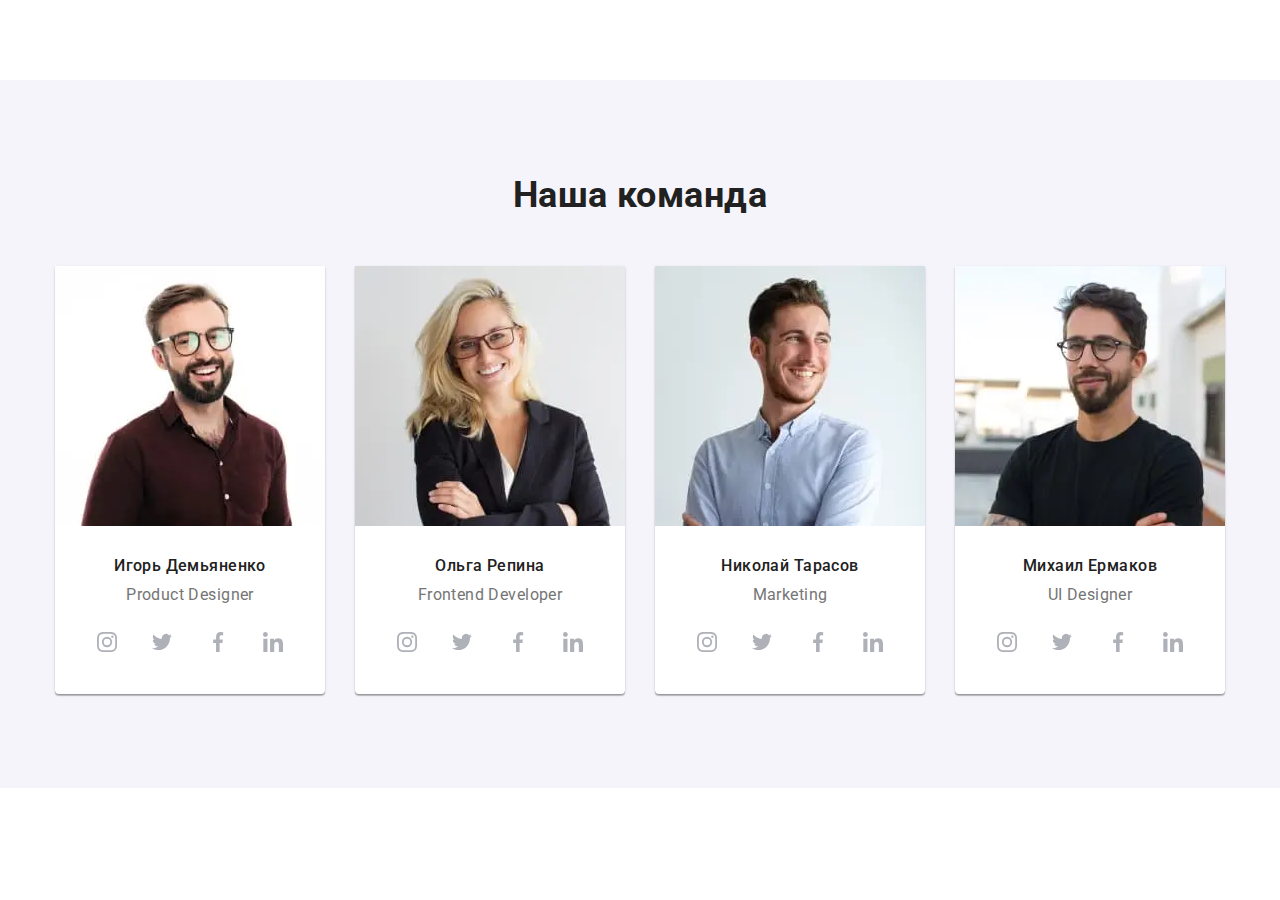
==== commit 445edaf3: "team картинки готовы" ====
--- a/index.html
+++ b/index.html
@@ -226,18 +226,63 @@
         </div>
       </section> -->
 
-      <!-- <section class="section team">
+      <section class="section team">
         <div class="container">
           <h2 class="section__title">Наша команда</h2>
           <ul class="team__list">
             <li class="team__item">
-              <img
-                src="./images/teammate-1.jpg"
-                alt="фото дизайнера"
-                width="450"
-                height="460"
-                class="team__item-photo"
-              />
+              <picture class="team__list-picture">
+                <source
+                  srcset="
+                    ./images/team/teammate-desktop-1.webp    1x,
+                    ./images/team/teammate-desktop-1@2x.webp 2x
+                  "
+                  media="(min-width: 1200px)"
+                  type="image/webp"
+                />
+                <source
+                  srcset="
+                    ./images/team/teammate-desktop-1.jpg    1x,
+                    ./images/team/teammate-desktop-1@2x.jpg 2x
+                  "
+                  media="(min-width: 1200px)"
+                />
+                <source
+                  srcset="
+                    ./images/team/teammate-tablet-1.webp    1x,
+                    ./images/team/teammate-tablet-1@2x.webp 2x
+                  "
+                  media="(min-width: 768px)"
+                  type="image/webp"
+                />
+                <source
+                  srcset="
+                    ./images/team/teammate-tablet-1.jpg    1x,
+                    ./images/team/teammate-tablet-1@2x.jpg 2x
+                  "
+                  media="(min-width: 768px)"
+                />
+                <source
+                  srcset="
+                    ./images/team/teammate-mobile-1.webp    1x,
+                    ./images/team/teammate-mobile-1@2x.webp 2x
+                  "
+                  media="(min-width: 320px)"
+                  type="image/webp"
+                />
+                <source
+                  srcset="
+                    ./images/team/teammate-mobile-1.jpg    1x,
+                    ./images/team/teammate-mobile-1@2x.jpg 2x
+                  "
+                  media="(min-width: 320px)"
+                />
+                <img
+                  src="./images/team/teammate-mobile-1.jpg"
+                  alt="фото дизайнера"
+                  class="team__item-photo"
+                />
+              </picture>
               <div class="team__item-desc">
                 <h3 class="team__item-name">Игорь Демьяненко</h3>
                 <p class="team__item-prof">Product Designer</p>
@@ -294,13 +339,58 @@
               </div>
             </li>
             <li class="team__item">
-              <img
-                src="./images/teammate-2.jpg"
-                alt="фото фронтенд разработчика"
-                width="450"
-                height="460"
-                class="team__item-photo"
-              />
+              <picture class="team__list-picture">
+                <source
+                  srcset="
+                    ./images/team/teammate-desktop-2.webp    1x,
+                    ./images/team/teammate-desktop-2@2x.webp 2x
+                  "
+                  media="(min-width: 1200px)"
+                  type="image/webp"
+                />
+                <source
+                  srcset="
+                    ./images/team/teammate-desktop-2.jpg    1x,
+                    ./images/team/teammate-desktop-2@2x.jpg 2x
+                  "
+                  media="(min-width: 1200px)"
+                />
+                <source
+                  srcset="
+                    ./images/team/teammate-tablet-2.webp    1x,
+                    ./images/team/teammate-tablet-2@2x.webp 2x
+                  "
+                  media="(min-width: 768px)"
+                  type="image/webp"
+                />
+                <source
+                  srcset="
+                    ./images/team/teammate-tablet-2.jpg    1x,
+                    ./images/team/teammate-tablet-2@2x.jpg 2x
+                  "
+                  media="(min-width: 768px)"
+                />
+                <source
+                  srcset="
+                    ./images/team/teammate-mobile-2.webp    1x,
+                    ./images/team/teammate-mobile-2@2x.webp 2x
+                  "
+                  media="(min-width: 320px)"
+                  type="image/webp"
+                />
+                <source
+                  srcset="
+                    ./images/team/teammate-mobile-2.jpg    1x,
+                    ./images/team/teammate-mobile-2@2x.jpg 2x
+                  "
+                  media="(min-width: 320px)"
+                />
+                <img
+                  src="./images/team/teammate-mobile-2.jpg"
+                  alt="фото дизайнера"
+                  class="team__item-photo"
+                />
+              </picture>
               <div class="team__item-desc">
                 <h3 class="team__item-name">Ольга Репина</h3>
                 <p class="team__item-prof">Frontend Developer</p>
@@ -357,13 +447,58 @@
               </div>
             </li>
             <li class="team__item">
-              <img
-                src="./images/teammate-3.jpg"
-                alt="фото маркетолога"
-                width="450"
-                height="460"
-                class="team__item-photo"
-              />
+              <picture class="team__list-picture">
+                <source
+                  srcset="
+                    ./images/team/teammate-desktop-3.webp    1x,
+                    ./images/team/teammate-desktop-3@2x.webp 2x
+                  "
+                  media="(min-width: 1200px)"
+                  type="image/webp"
+                />
+                <source
+                  srcset="
+                    ./images/team/teammate-desktop-3.jpg    1x,
+                    ./images/team/teammate-desktop-3@2x.jpg 2x
+                  "
+                  media="(min-width: 1200px)"
+                />
+                <source
+                  srcset="
+                    ./images/team/teammate-tablet-3.webp    1x,
+                    ./images/team/teammate-tablet-3@2x.webp 2x
+                  "
+                  media="(min-width: 768px)"
+                  type="image/webp"
+                />
+                <source
+                  srcset="
+                    ./images/team/teammate-tablet-3.jpg    1x,
+                    ./images/team/teammate-tablet-3@2x.jpg 2x
+                  "
+                  media="(min-width: 768px)"
+                />
+                <source
+                  srcset="
+                    ./images/team/teammate-mobile-3.webp    1x,
+                    ./images/team/teammate-mobile-3@2x.webp 2x
+                  "
+                  media="(min-width: 320px)"
+                  type="image/webp"
+                />
+                <source
+                  srcset="
+                    ./images/team/teammate-mobile-3.jpg    1x,
+                    ./images/team/teammate-mobile-3@2x.jpg 2x
+                  "
+                  media="(min-width: 320px)"
+                />
+                <img
+                  src="./images/team/teammate-mobile-3.jpg"
+                  alt="фото дизайнера"
+                  class="team__item-photo"
+                />
+              </picture>
               <div class="team__item-desc">
                 <h3 class="team__item-name">Николай Тарасов</h3>
                 <p class="team__item-prof">Marketing</p>
@@ -420,13 +555,58 @@
               </div>
             </li>
             <li class="team__item">
-              <img
-                src="./images/teammate-4.jpg"
-                alt="фото дизайнера пользовательского интерфейса"
-                width="450"
-                height="460"
-                class="team__item-photo"
-              />
+              <picture class="team__list-picture">
+                <source
+                  srcset="
+                    ./images/team/teammate-desktop-4.webp    1x,
+                    ./images/team/teammate-desktop-4@2x.webp 2x
+                  "
+                  media="(min-width: 1200px)"
+                  type="image/webp"
+                />
+                <source
+                  srcset="
+                    ./images/team/teammate-desktop-4.jpg    1x,
+                    ./images/team/teammate-desktop-4@2x.jpg 2x
+                  "
+                  media="(min-width: 1200px)"
+                />
+                <source
+                  srcset="
+                    ./images/team/teammate-tablet-4.webp    1x,
+                    ./images/team/teammate-tablet-4@2x.webp 2x
+                  "
+                  media="(min-width: 768px)"
+                  type="image/webp"
+                />
+                <source
+                  srcset="
+                    ./images/team/teammate-tablet-4.jpg    1x,
+                    ./images/team/teammate-tablet-4@2x.jpg 2x
+                  "
+                  media="(min-width: 768px)"
+                />
+                <source
+                  srcset="
+                    ./images/team/teammate-mobile-4.webp    1x,
+                    ./images/team/teammate-mobile-4@2x.webp 2x
+                  "
+                  media="(min-width: 320px)"
+                  type="image/webp"
+                />
+                <source
+                  srcset="
+                    ./images/team/teammate-mobile-4.jpg    1x,
+                    ./images/team/teammate-mobile-4@2x.jpg 2x
+                  "
+                  media="(min-width: 320px)"
+                />
+                <img
+                  src="./images/team/teammate-mobile-4.jpg"
+                  alt="фото дизайнера"
+                  class="team__item-photo"
+                />
+              </picture>
               <div class="team__item-desc">
                 <h3 class="team__item-name">Михаил Ермаков</h3>
                 <p class="team__item-prof">UI Designer</p>
@@ -484,7 +664,7 @@
             </li>
           </ul>
         </div>
-      </section> -->
+      </section>
 
       <!-- <section class="section clients">
         <div class="container">
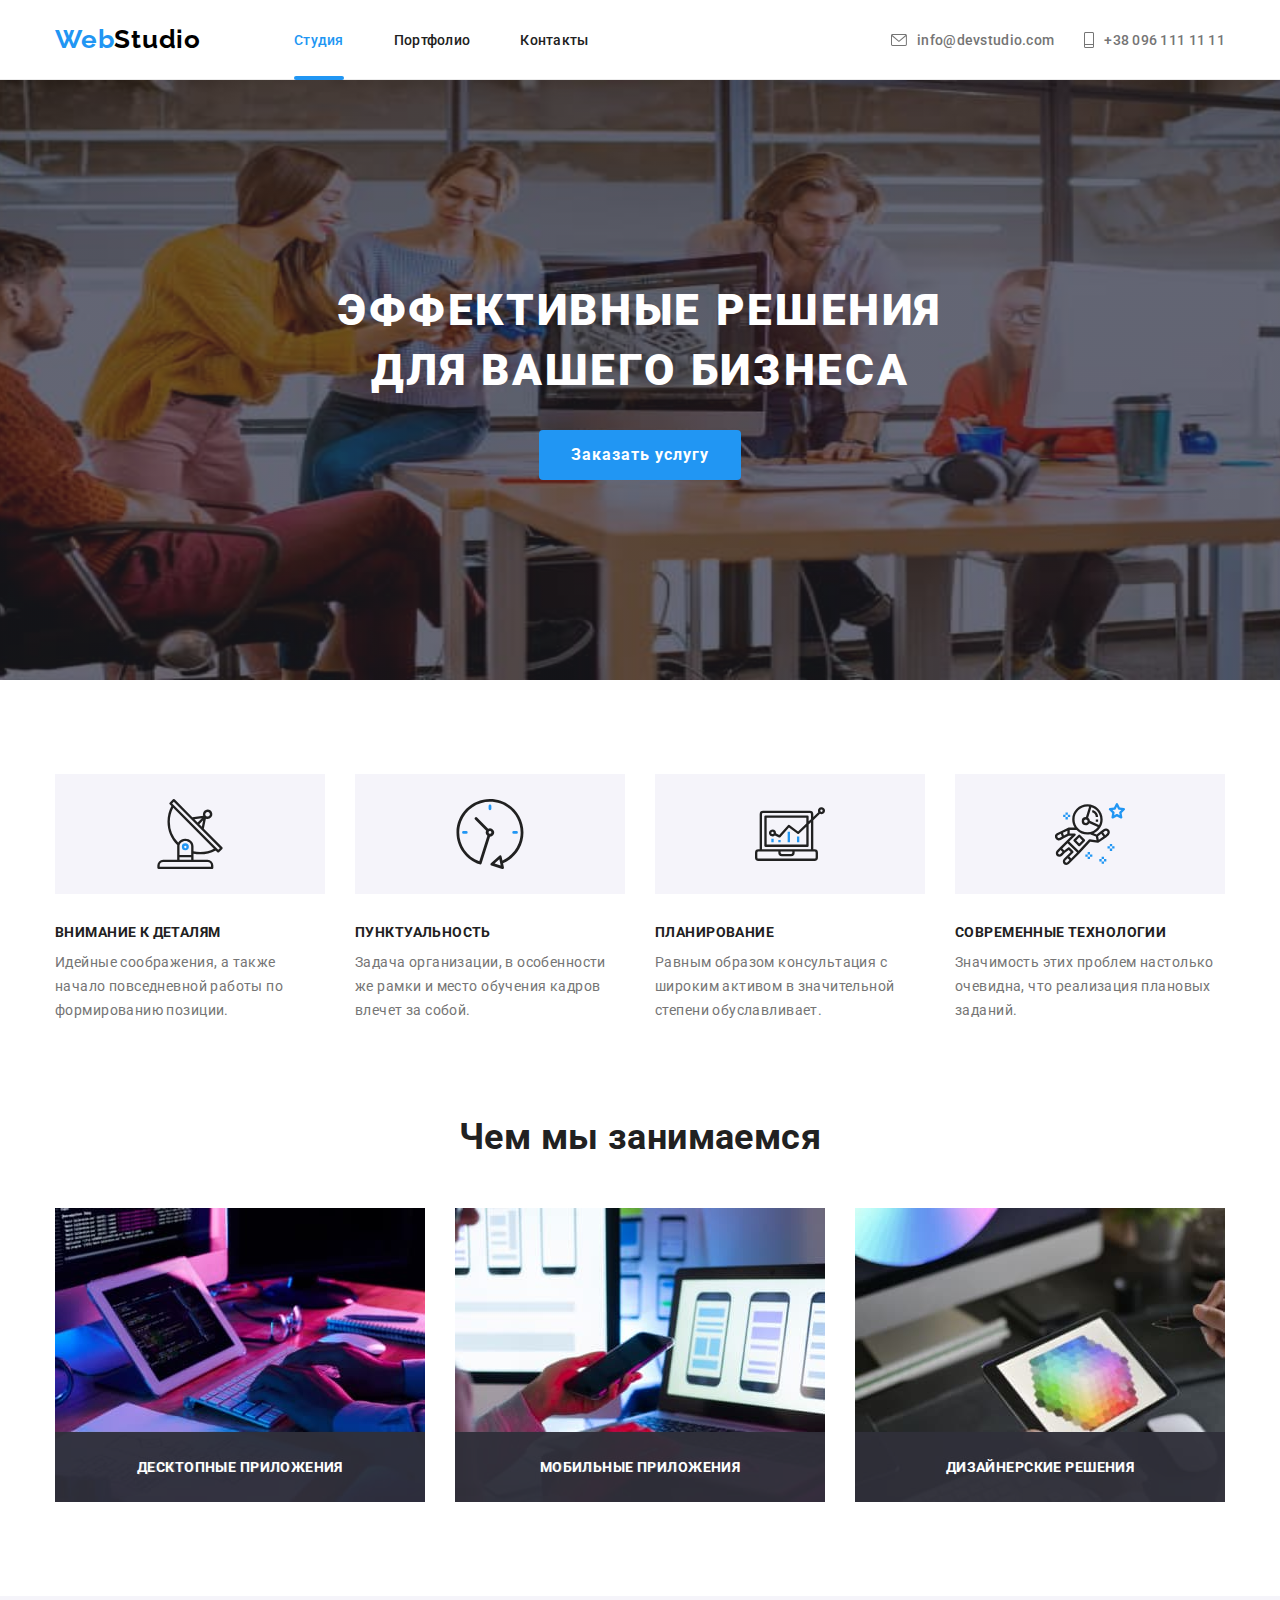
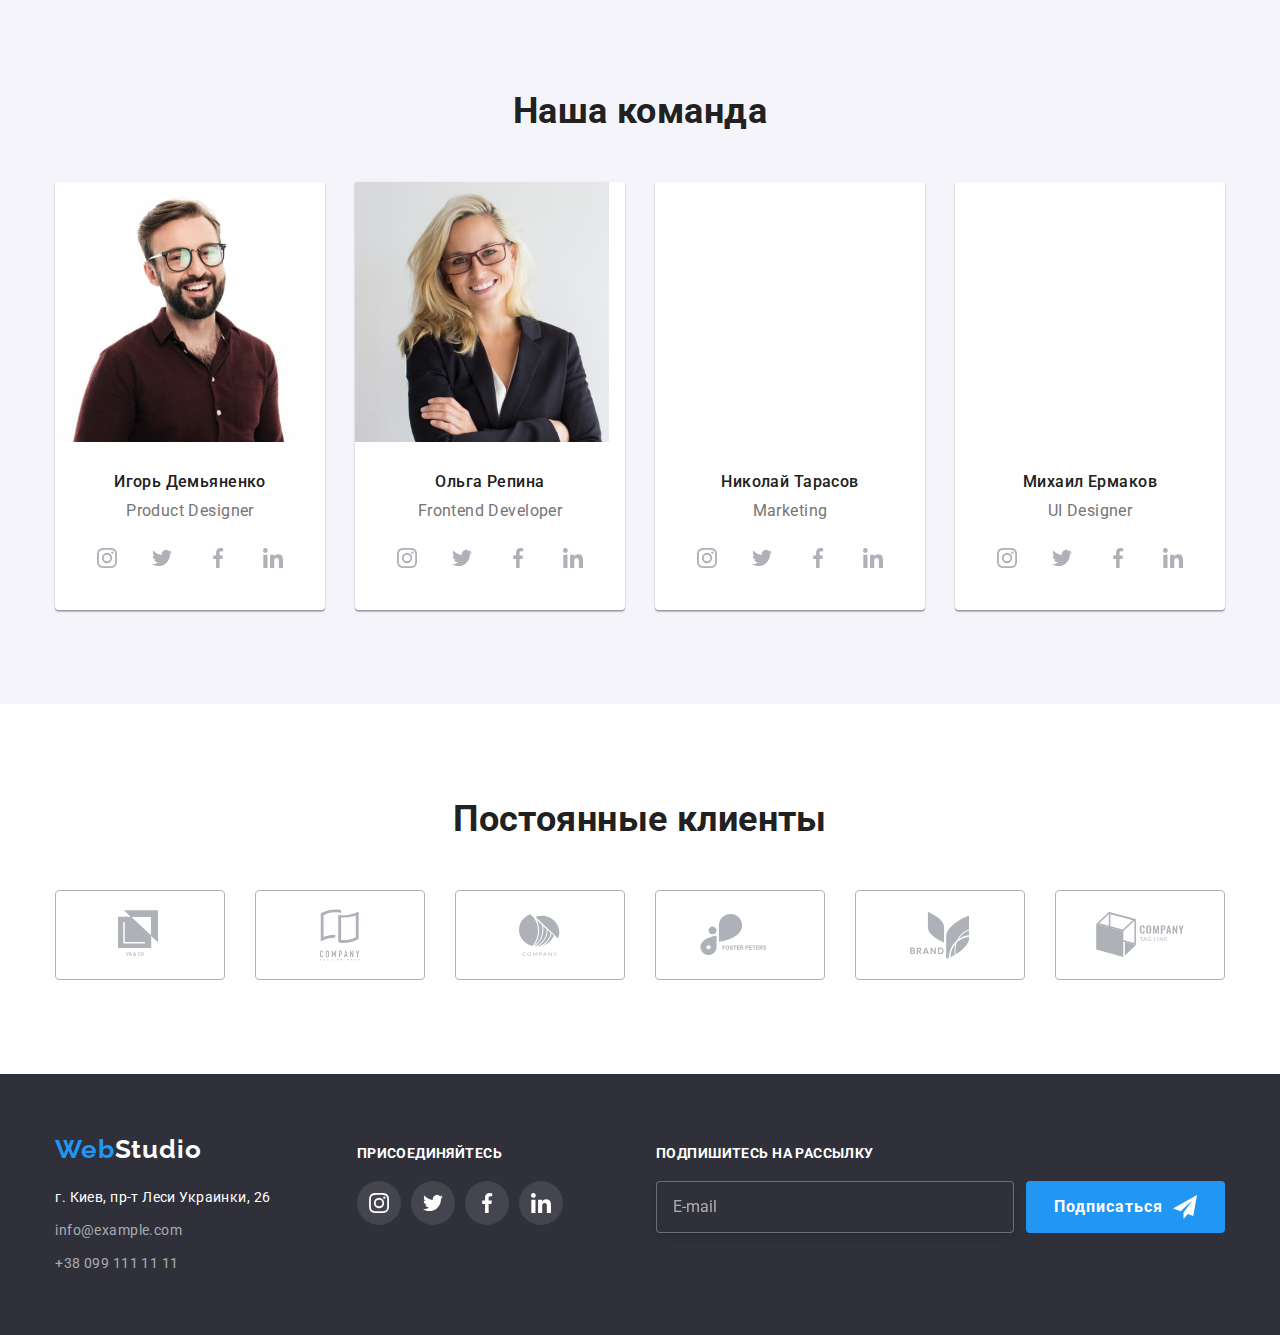
==== commit d88f78a3: "works rfhnbyrb готовы" ====
--- a/index.html
+++ b/index.html
@@ -16,7 +16,7 @@
     <link rel="stylesheet" href="./css/main.min.css" />
   </head>
   <body>
-    <!-- <header class="header">
+    <header class="header">
       <div class="container">
         <nav class="header__nav">
           <a href="./index.html" lang="en" class="logo header__logo">
@@ -90,10 +90,10 @@
           </div>
         </nav>
       </div>
-    </header> -->
+    </header>
 
     <main>
-      <!-- <section class="section hero">
+      <section class="section hero">
         <div class="container">
           <h1 class="hero__title">
             Эффективные решения<br />
@@ -101,9 +101,9 @@
           </h1>
           <button class="btn" data-modal-open>Заказать услугу</button>
         </div>
-      </section> -->
-
-      <!-- <section class="section features">
+      </section>
+
+      <section class="section features">
         <div class="container">
           <h2 class="visually-hidden">Особенности</h2>
           <ul class="feature__list">
@@ -177,20 +177,32 @@
             </li>
           </ul>
         </div>
-      </section> -->
-
-      <!-- <section class="section works">
+      </section>
+
+      <section class="section works">
         <div class="container">
           <h2 class="section__title">Чем мы занимаемся</h2>
           <ul class="work__list">
             <li class="work__item">
               <div class="work__item-wrap">
-                <img
-                  src="./images/desktop.jpg"
-                  alt="десктоп"
-                  width="370"
-                  height="294"
-                />
+                <picture>
+                  <source
+                    srcset="
+                      ./images/works/desktop-img.webp    1x,
+                      ./images/works/desktop-img@2x.webp 2x
+                    "
+                    media="(min-width: 1200px)"
+                    type="image/webp"
+                  />
+                  <source
+                    srcset="
+                      ./images/works/desktop-img.jpg    1x,
+                      ./images/works/desktop-img@2x.jpg 2x
+                    "
+                    media="(min-width: 1200px)"
+                  />
+                  <img src="./images/works/desktop-img.jpg" alt="десктоп" />
+                </picture>
                 <div class="work__item-desc">
                   <p class="work-list__text">Десктопные приложения</p>
                 </div>
@@ -198,12 +210,24 @@
             </li>
             <li class="work__item">
               <div class="work__item-wrap">
-                <img
-                  src="./images/phone.jpg"
-                  alt="телефон"
-                  width="370"
-                  height="294"
-                />
+                <picture>
+                  <source
+                    srcset="
+                      ./images/works/phone-img.webp    1x,
+                      ./images/works/phone-img@2x.webp 2x
+                    "
+                    media="(min-width: 1200px)"
+                    type="image/webp"
+                  />
+                  <source
+                    srcset="
+                      ./images/works/phone-img.jpg    1x,
+                      ./images/works/phone-img@2x.jpg 2x
+                    "
+                    media="(min-width: 1200px)"
+                  />
+                  <img src="./images/works/phone-img.jpg" alt="телефон" />
+                </picture>
                 <div class="work__item-desc">
                   <p class="work-list__text">Мобильные приложения</p>
                 </div>
@@ -211,12 +235,24 @@
             </li>
             <li class="work__item">
               <div class="work__item-wrap">
-                <img
-                  src="./images/tablet.jpg"
-                  alt="планшет"
-                  width="370"
-                  height="294"
-                />
+                <picture>
+                  <source
+                    srcset="
+                      ./images/works/tablet-img.webp    1x,
+                      ./images/works/tablet-img@2x.webp 2x
+                    "
+                    media="(min-width: 1200px)"
+                    type="image/webp"
+                  />
+                  <source
+                    srcset="
+                      ./images/works/tablet-img.jpg    1x,
+                      ./images/works/tablet-img@2x.jpg 2x
+                    "
+                    media="(min-width: 1200px)"
+                  />
+                  <img src="./images/works/tablet-img.jpg" alt="планшет" />
+                </picture>
                 <div class="work__item-desc">
                   <p class="work-list__text">Дизайнерские решения</p>
                 </div>
@@ -224,7 +260,7 @@
             </li>
           </ul>
         </div>
-      </section> -->
+      </section>
 
       <section class="section team">
         <div class="container">
@@ -666,7 +702,7 @@
         </div>
       </section>
 
-      <!-- <section class="section clients">
+      <section class="section clients">
         <div class="container">
           <h2 class="section__title">Постоянные клиенты</h2>
           <ul class="client__list">
@@ -746,10 +782,10 @@
             </li>
           </ul>
         </div>
-      </section> -->
+      </section>
     </main>
 
-    <!-- <footer class="footer">
+    <footer class="footer">
       <div class="container">
         <div class="footer__address">
           <a href="./index.html" class="logo footer__logo"
@@ -857,9 +893,9 @@
           </form>
         </div>
       </div>
-    </footer> -->
-
-    <!-- <div class="backdrop is-hidden" data-modal>
+    </footer>
+
+    <div class="backdrop is-hidden" data-modal>
       <div class="modal">
         <button type="button" class="btn-close" data-modal-close>
           <svg
@@ -948,7 +984,7 @@
           </form>
         </div>
       </div>
-    </div> -->
+    </div>
 
     <script src="./js/menu.js"></script>
     <script src="./js/modal.js"></script>
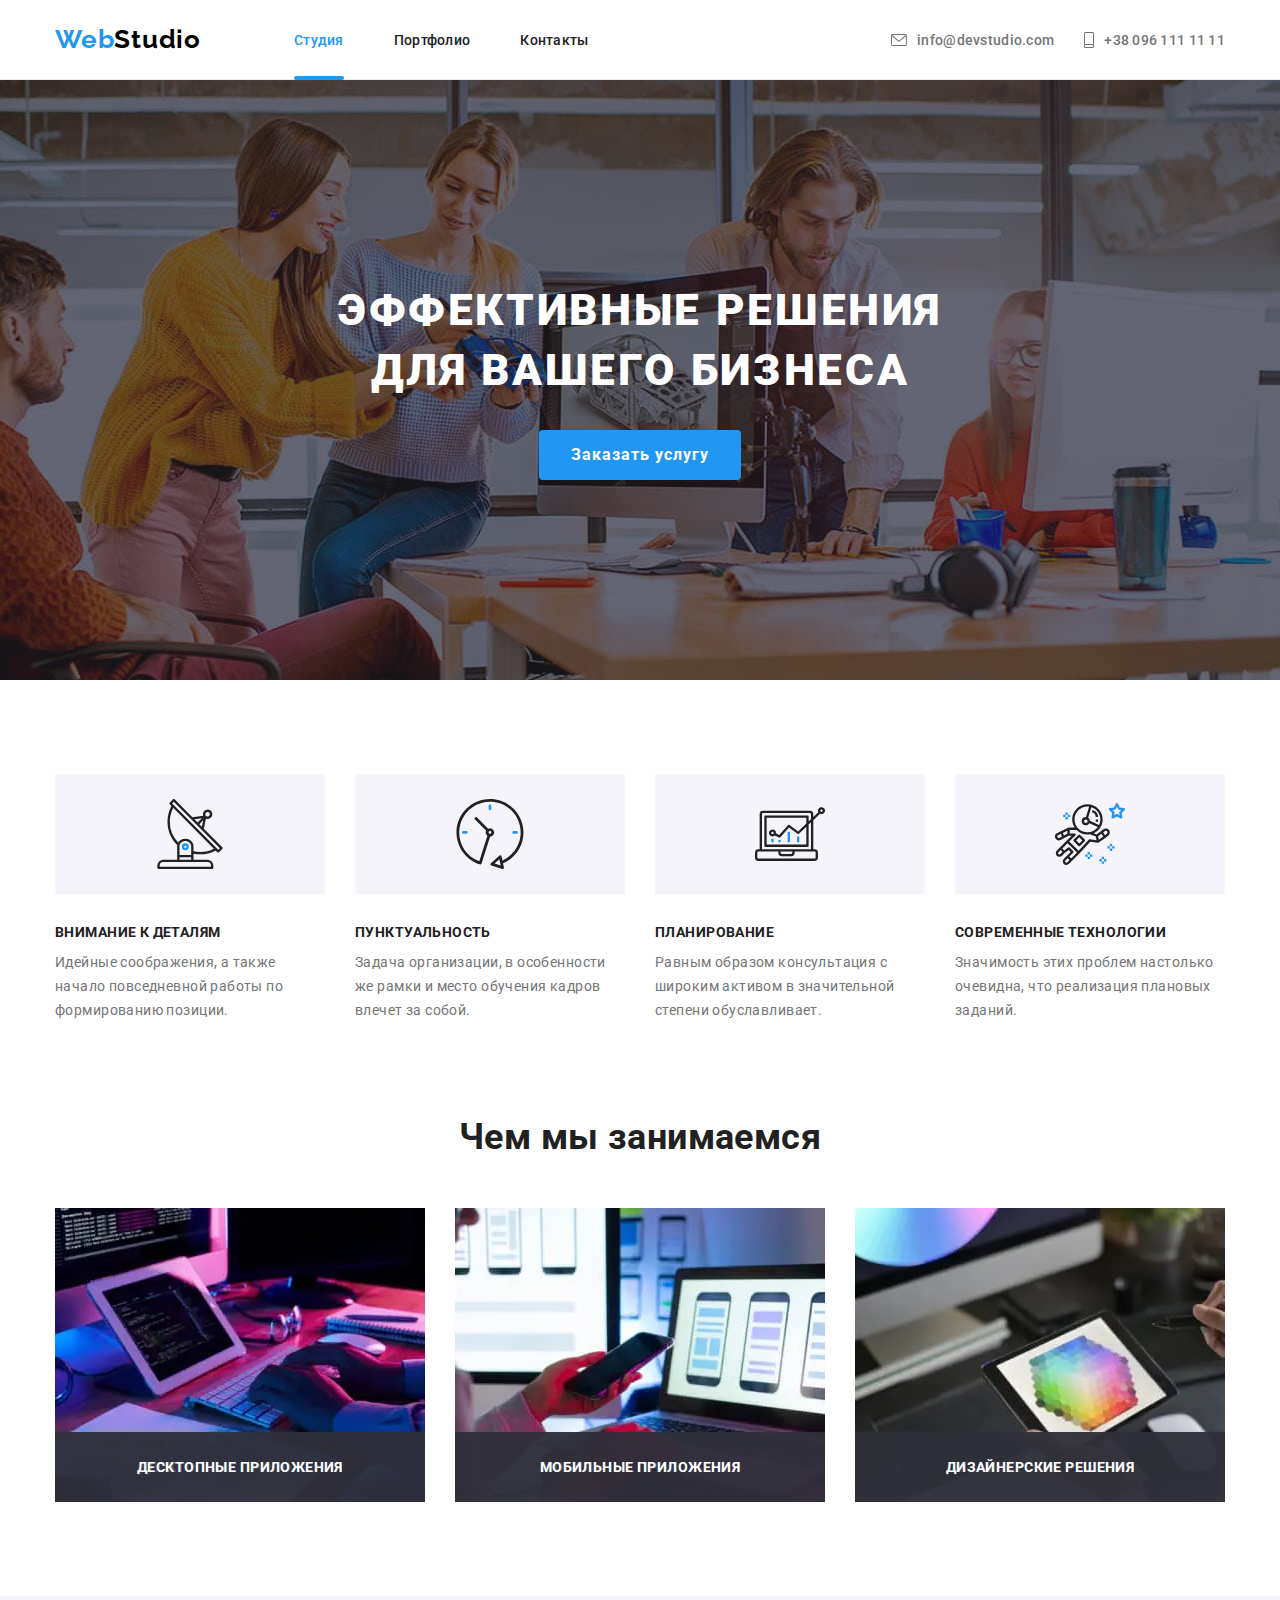
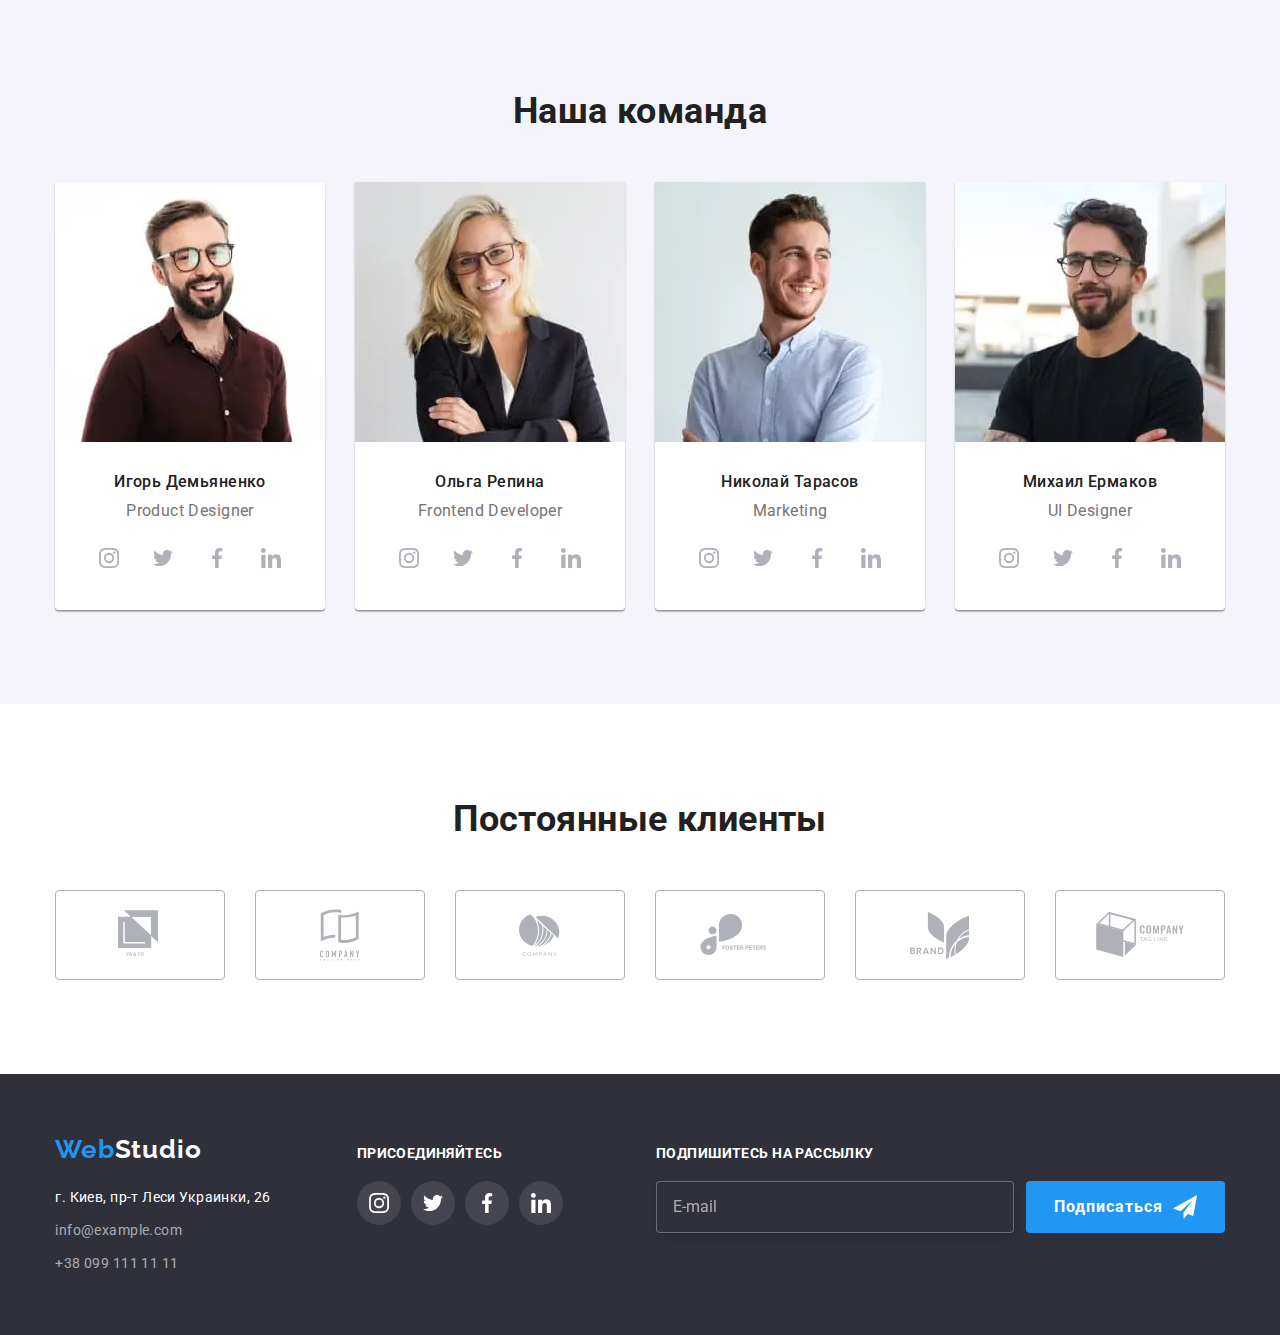
==== commit fae93ca2: "исправлены ошибки в hero-bg" ====
--- a/index.html
+++ b/index.html
@@ -303,7 +303,7 @@
                     ./images/team/teammate-mobile-1.webp    1x,
                     ./images/team/teammate-mobile-1@2x.webp 2x
                   "
-                  media="(min-width: 320px)"
+                  media="(min-width: 480px)"
                   type="image/webp"
                 />
                 <source
@@ -311,7 +311,7 @@
                     ./images/team/teammate-mobile-1.jpg    1x,
                     ./images/team/teammate-mobile-1@2x.jpg 2x
                   "
-                  media="(min-width: 320px)"
+                  media="(min-width: 480px)"
                 />
                 <img
                   src="./images/team/teammate-mobile-1.jpg"
@@ -411,7 +411,7 @@
                     ./images/team/teammate-mobile-2.webp    1x,
                     ./images/team/teammate-mobile-2@2x.webp 2x
                   "
-                  media="(min-width: 320px)"
+                  media="(min-width: 480px)"
                   type="image/webp"
                 />
                 <source
@@ -419,7 +419,7 @@
                     ./images/team/teammate-mobile-2.jpg    1x,
                     ./images/team/teammate-mobile-2@2x.jpg 2x
                   "
-                  media="(min-width: 320px)"
+                  media="(min-width: 480px)"
                 />
                 <img
                   src="./images/team/teammate-mobile-2.jpg"
@@ -519,7 +519,7 @@
                     ./images/team/teammate-mobile-3.webp    1x,
                     ./images/team/teammate-mobile-3@2x.webp 2x
                   "
-                  media="(min-width: 320px)"
+                  media="(min-width: 480px)"
                   type="image/webp"
                 />
                 <source
@@ -527,7 +527,7 @@
                     ./images/team/teammate-mobile-3.jpg    1x,
                     ./images/team/teammate-mobile-3@2x.jpg 2x
                   "
-                  media="(min-width: 320px)"
+                  media="(min-width: 480px)"
                 />
                 <img
                   src="./images/team/teammate-mobile-3.jpg"
@@ -627,7 +627,7 @@
                     ./images/team/teammate-mobile-4.webp    1x,
                     ./images/team/teammate-mobile-4@2x.webp 2x
                   "
-                  media="(min-width: 320px)"
+                  media="(min-width: 480px)"
                   type="image/webp"
                 />
                 <source
@@ -635,7 +635,7 @@
                     ./images/team/teammate-mobile-4.jpg    1x,
                     ./images/team/teammate-mobile-4@2x.jpg 2x
                   "
-                  media="(min-width: 320px)"
+                  media="(min-width: 480px)"
                 />
                 <img
                   src="./images/team/teammate-mobile-4.jpg"
--- a/css/main.min.css
+++ b/css/main.min.css
@@ -1,2 +1,2 @@
-:root{--primary-text-color: #212121;--secondary-text-color: #757575;--accent-color: #2196f3;--primary-bg-color: #ffffff;--secondary-bg-color: rgb(47, 48, 58);--secondary-bg-color-opas: rgba(47, 48, 58, 0.8);--third-bg-color: #f5f4fa;--header-line: #ececec;--icon-color: #afb1b8;--timing-function: cubic-bezier(0.4, 0, 0.2, 1);--main-font: "Roboto", sans-serif;--secondary-font: "Raleway", sans-serif}.visually-hidden{position:absolute;width:1px;height:1px;margin:-1px;border:0;padding:0;white-space:nowrap;-webkit-clip-path:inset(100%);clip-path:inset(100%);clip:rect(0 0 0 0);overflow:hidden}*,*::before,*::after{-webkit-box-sizing:border-box;box-sizing:border-box}h1,h2,h3,h4,h5,h6,ul,ol,li,p,img,a,button,input,textarea{margin:0;padding:0}a{text-decoration:none;color:var(--primary-text-color)}ul,ol{list-style:none}img{display:block;max-width:100%;height:auto}body{padding-top:80px;background-color:var(--primary-bg-color);color:var(--primary-text-color);font-family:var(--main-font);font-size:14px;font-weight:500;line-height:16px;letter-spacing:0.03em}body.modal-open{overflow:hidden}.container{width:100%;padding:0 15px;margin:0 auto}@media screen and (min-width: 480px){.container{max-width:480px}.works .container{display:none}}@media screen and (min-width: 768px){.container{max-width:768px}.footer .container{display:-webkit-box;display:-ms-flexbox;display:flex;-webkit-box-pack:start;-ms-flex-pack:start;justify-content:flex-start;-webkit-box-align:baseline;-ms-flex-align:baseline;align-items:baseline;-ms-flex-wrap:wrap;flex-wrap:wrap}}@media screen and (min-width: 1200px){.container{max-width:1200px}.works .container{display:block}.footer .container{-ms-flex-wrap:nowrap;flex-wrap:nowrap}}.header{position:fixed;top:0;left:0;width:100%;height:80px;background-color:var(--primary-bg-color);z-index:1}.header::before{position:absolute;content:"";bottom:0;left:0;width:100%;height:1px;background-color:var(--header-line)}.header__nav{display:-webkit-box;display:-ms-flexbox;display:flex;-webkit-box-pack:justify;-ms-flex-pack:justify;justify-content:space-between;-webkit-box-align:center;-ms-flex-align:center;align-items:center}.header__icon{margin-right:10px;fill:currentColor}@media screen and (max-width: 767px){.site-nav{margin-bottom:60px;font-size:18px;font-weight:700;line-height:21px}.site-nav__item:not(:last-child){margin-bottom:40px}}.site-nav__link{display:inline-block;-webkit-transition:color 250ms var(--timing-function);transition:color 250ms var(--timing-function)}.site-nav__link--active{position:relative;color:var(--accent-color);padding-bottom:12px}.site-nav__link--active::after{content:"";position:absolute;bottom:0;left:0;width:100%;height:4px;border-radius:2px;background-color:var(--accent-color)}.site-nav__link:hover,.site-nav__link:focus{color:var(--accent-color)}@media screen and (min-width: 768px){.site-nav{display:-webkit-box;display:-ms-flexbox;display:flex;letter-spacing:0.02em}.site-nav__item:not(:last-child){margin-right:50px}.site-nav__link{display:block;padding-top:32px;padding-bottom:32px}}@media screen and (min-width: 768px){.auth-nav{display:block;margin-left:auto;text-align:start;letter-spacing:0.02em}.auth-nav__item:not(:last-child){margin-bottom:10px}}@media screen and (min-width: 1200px){.auth-nav{display:-webkit-box;display:-ms-flexbox;display:flex}.auth-nav__item:not(:last-child){margin-right:30px;margin-bottom:0}}.auth-nav__link{color:var(--secondary-text-color);-webkit-transition:color 250ms var(--timing-function);transition:color 250ms var(--timing-function)}@media screen and (max-width: 767px){.auth-nav__link{display:-webkit-box;display:-ms-flexbox;display:flex;-webkit-box-pack:center;-ms-flex-pack:center;justify-content:center;-webkit-box-align:center;-ms-flex-align:center;align-items:center;margin-bottom:16px;font-size:18px;font-weight:700;line-height:21px}}@media screen and (min-width: 768px){.auth-nav__link{display:-webkit-box;display:-ms-flexbox;display:flex;-webkit-box-pack:start;-ms-flex-pack:start;justify-content:flex-start;-webkit-box-align:center;-ms-flex-align:center;align-items:center}}@media screen and (min-width: 1200px){.auth-nav__link{padding-top:32px;padding-bottom:32px}}.auth-nav__link:hover,.auth-nav__link:focus{color:var(--accent-color)}.hero{background-color:var(--secondary-bg-color)}.hero.section{padding:118px 0;margin:0 auto;text-align:center;background-image:-webkit-gradient(linear, left top, right top, from(rgba(47,48,58,0.4)), to(rgba(47,48,58,0.4))),url(../../images/hero/hero-mobile-bg.jpg);background-image:linear-gradient(to right, rgba(47,48,58,0.4), rgba(47,48,58,0.4)),url(../../images/hero/hero-mobile-bg.jpg);background-repeat:no-repeat;background-position:center;background-size:480px 400px}@media screen and (min-device-pixel-ratio: 2) and (min-width: 320px) and (max-width: 767px), screen and (-webkit-min-device-pixel-ratio: 2) and (min-width: 320px) and (max-width: 767px), screen and (min-resolution: 192dpi) and (min-width: 320px) and (max-width: 767px), screen and (min-resolution: 2dppx) and (min-width: 320px) and (max-width: 767px){.hero.section{background-image:-webkit-gradient(linear, left top, left bottom, from(rgba(47,48,58,0.4)), to(rgba(47,48,58,0.4))),url("../../images/hero/hero-mobile-bg@2x.jpg");background-image:linear-gradient(rgba(47,48,58,0.4), rgba(47,48,58,0.4)),url("../../images/hero/hero-mobile-bg@2x.jpg");background-size:cover}}@media screen and (min-width: 768px){.hero.section{padding:200px 0;background-image:-webkit-gradient(linear, left top, right top, from(rgba(47,48,58,0.4)), to(rgba(47,48,58,0.4))),url(../../images/hero/hero-tablet-bg.jpg);background-image:linear-gradient(to right, rgba(47,48,58,0.4), rgba(47,48,58,0.4)),url(../../images/hero/hero-tablet-bg.jpg);background-size:768px 400px}}@media screen and (min-width: 768px) and (min-device-pixel-ratio: 2) and (min-width: 768px) and (max-width: 1199px), screen and (min-width: 768px) and (-webkit-min-device-pixel-ratio: 2) and (min-width: 768px) and (max-width: 1199px), screen and (min-width: 768px) and (min-resolution: 192dpi) and (min-width: 768px) and (max-width: 1199px), screen and (min-width: 768px) and (min-resolution: 2dppx) and (min-width: 768px) and (max-width: 1199px){.hero.section{background-image:-webkit-gradient(linear, left top, left bottom, from(rgba(47,48,58,0.4)), to(rgba(47,48,58,0.4))),url("../../images/hero/hero-desktop-bg@2x.jpg");background-image:linear-gradient(rgba(47,48,58,0.4), rgba(47,48,58,0.4)),url("../../images/hero/hero-desktop-bg@2x.jpg");background-size:cover}}@media screen and (min-width: 1200px){.hero.section{padding:200px 0;background-image:-webkit-gradient(linear, left top, right top, from(rgba(47,48,58,0.4)), to(rgba(47,48,58,0.4))),url(../../images/hero/hero-tablet-bg.jpg);background-image:linear-gradient(to right, rgba(47,48,58,0.4), rgba(47,48,58,0.4)),url(../../images/hero/hero-tablet-bg.jpg);background-size:1600px 600px}}@media screen and (min-width: 1200px) and (min-device-pixel-ratio: 2) and (min-width: 1200px), screen and (min-width: 1200px) and (-webkit-min-device-pixel-ratio: 2) and (min-width: 1200px), screen and (min-width: 1200px) and (min-resolution: 192dpi) and (min-width: 1200px), screen and (min-width: 1200px) and (min-resolution: 2dppx) and (min-width: 1200px){.hero.section{background-image:-webkit-gradient(linear, left top, left bottom, from(rgba(47,48,58,0.4)), to(rgba(47,48,58,0.4))),url("../../images/hero/hero-desktop-bg@2x.jpg");background-image:linear-gradient(rgba(47,48,58,0.4), rgba(47,48,58,0.4)),url("../../images/hero/hero-desktop-bg@2x.jpg");background-size:cover}}.hero__title{font-size:26px;font-weight:900;line-height:42px;letter-spacing:0.06em;text-transform:uppercase;color:var(--primary-bg-color);margin-bottom:30px}@media screen and (min-width: 768px){.hero__title{font-size:44px;font-weight:900;line-height:60px}}@media screen and (min-width: 768px){.feature__list{display:-webkit-box;display:-ms-flexbox;display:flex;-ms-flex-wrap:wrap;flex-wrap:wrap}}.feature__item:not(:last-child){margin-bottom:30px}@media screen and (min-width: 768px){.feature__item{-ms-flex-preferred-size:calc((100% - 1 * 30px) / 2);flex-basis:calc((100% - 1 * 30px) / 2)}.feature__item:nth-child(2n+1){margin-right:30px}.feature__item:nth-last-child(-n+2){margin-bottom:0}}@media screen and (min-width: 1200px){.feature__item{-ms-flex-preferred-size:calc((100% - 3 * 30px) / 4);flex-basis:calc((100% - 3 * 30px) / 4)}.feature__item:nth-child(n){margin-bottom:0}.feature__item:not(:last-child){margin-right:30px}}.feature__icon-bg{display:-webkit-box;display:-ms-flexbox;display:flex;-webkit-box-pack:center;-ms-flex-pack:center;justify-content:center;-webkit-box-align:center;-ms-flex-align:center;align-items:center;height:120px;margin-bottom:30px;background-color:var(--third-bg-color)}.feature__icon{width:70px;height:70px}.feature__title{margin-bottom:10px;font-size:14px;font-weight:700;line-height:16px;text-align:center;text-transform:uppercase}@media screen and (min-width: 768px){.feature__title{text-align:start}}.feature__subtitle{font-size:14px;font-weight:400;line-height:24px;color:var(--secondary-text-color)}@media screen and (min-width: 768px){.work__list{display:-webkit-box;display:-ms-flexbox;display:flex;-ms-flex-wrap:wrap;flex-wrap:wrap}.work__item:not(:last-child){margin-right:30px}.work__item-wrap{position:relative}.work__item-desc{position:absolute;left:0;bottom:0;width:100%;height:70px;padding:27px 82px;background-color:var(--secondary-bg-color-opas);color:var(--primary-bg-color);text-align:center;font-size:14px;font-weight:700;line-height:16px;text-transform:uppercase}}.team{background-color:var(--third-bg-color)}@media screen and (min-width: 768px){.team__list{display:-webkit-box;display:-ms-flexbox;display:flex;-ms-flex-wrap:wrap;flex-wrap:wrap}}.team__item{background-color:var(--primary-bg-color);-webkit-box-shadow:0px 1px 3px rgba(0,0,0,0.12),0px 1px 1px rgba(0,0,0,0.14),0px 2px 1px rgba(0,0,0,0.2);box-shadow:0px 1px 3px rgba(0,0,0,0.12),0px 1px 1px rgba(0,0,0,0.14),0px 2px 1px rgba(0,0,0,0.2);border-radius:0px 0px 4px 4px}.team__item:not(:last-child){margin-bottom:30px}@media screen and (min-width: 768px){.team__item{-ms-flex-preferred-size:calc((100% - 1 * 30px) / 2);flex-basis:calc((100% - 1 * 30px) / 2)}.team__item:nth-child(2n+1){margin-right:30px}.team__item:nth-last-child(-n+2){margin-bottom:0}}@media screen and (min-width: 1200px){.team__item{-ms-flex-preferred-size:calc((100% - 3 * 30px) / 4);flex-basis:calc((100% - 3 * 30px) / 4)}.team__item:not(:last-child){margin-right:30px}.team__item:nth-child(n){margin-bottom:0}}.team__item-photo{height:460px;background-size:contain}@media screen and (min-width: 768px){.team__item-photo{height:374px}}@media screen and (min-width: 1200px){.team__item-photo{height:260px}}.team__item-desc{padding:30px 122px 24px}@media screen and (min-width: 768px){.team__item-desc{padding:30px 74px 24px}}@media screen and (min-width: 1200px){.team__item-desc{padding:30px}}.team__item-name{margin-bottom:10px;font-size:16px;font-weight:500;line-height:19px;text-align:center}.team__item-prof{margin-bottom:16px;text-align:center;font-size:16px;font-weight:400;line-height:19px;color:var(--secondary-text-color)}.client__list{display:-webkit-box;display:-ms-flexbox;display:flex;-webkit-box-pack:justify;-ms-flex-pack:justify;justify-content:space-between;-webkit-box-align:stretch;-ms-flex-align:stretch;align-items:stretch;-ms-flex-wrap:wrap;flex-wrap:wrap}.client__item{-ms-flex-preferred-size:calc((100% - 1 * 30px) / 2);flex-basis:calc((100% - 1 * 30px) / 2);margin-bottom:30px}.client__item:nth-child(2n+1){margin-right:30px}.client__item:nth-last-child(-n+2){margin-bottom:0}@media screen and (min-width: 768px){.client__item{-ms-flex-preferred-size:calc((100% - 2 * 30px) / 3);flex-basis:calc((100% - 2 * 30px) / 3);margin-right:30px}.client__item:nth-child(3n+3){margin-right:0}.client__item:nth-last-child(-n+3){margin-bottom:0}}@media screen and (min-width: 1200px){.client__item{-ms-flex-preferred-size:calc((100% - 5 * 30px) / 6);flex-basis:calc((100% - 5 * 30px) / 6);margin-bottom:0}.client__item:not(:last-child){margin-right:30px}}.client__link{display:-webkit-box;display:-ms-flexbox;display:flex;-webkit-box-pack:center;-ms-flex-pack:center;justify-content:center;-webkit-box-align:center;-ms-flex-align:center;align-items:center;height:90px;border-radius:4px;border:1px solid var(--icon-color);color:var(--icon-color);-webkit-transition:color 250ms var(--timing-function),border 250ms var(--timing-function);transition:color 250ms var(--timing-function),border 250ms var(--timing-function)}.client__link:hover,.client__link:focus{border:1px solid var(--accent-color);color:var(--accent-color)}.client__icon{fill:currentColor}.footer{padding:60px 0;background-color:var(--secondary-bg-color)}.footer__address{width:231px;margin:0 auto;text-align:center}@media screen and (min-width: 1200px){.footer__address{margin-right:70px;text-align:start}}.footer__social{width:206px;margin:0 auto 60px;text-align:center}@media screen and (min-width: 1200px){.footer__social{margin-right:93px;margin-bottom:0;text-align:start}}.address{font-style:inherit;font-size:14px;font-weight:400;line-height:24px;letter-spacing:0.03em;margin-bottom:60px}.address__item:not(:last-child){margin-bottom:9px}.address__link:first-child{color:var(--primary-bg-color);-webkit-transition:color 250ms var(--timing-function);transition:color 250ms var(--timing-function)}.address__link:hover,.address__link:focus{color:var(--accent-color)}@media screen and (min-width: 1200px){.address{margin-bottom:0}}.contact__link{color:rgba(255,255,255,0.6);-webkit-transition-property:color 250ms var(--timing-function);transition-property:color 250ms var(--timing-function)}.contact__link:hover,.contact__link:focus{color:var(--accent-color)}.subscribe{text-align:center;margin-left:auto;margin-right:auto}@media screen and (min-width: 1200px){.subscribe{text-align:start}.subscribe__form{display:-webkit-box;display:-ms-flexbox;display:flex}}.subscribe__input{width:450px;padding:15px 16px;margin-bottom:20px;border-radius:4px;color:rgba(255,255,255,0.6);background-color:var(--secondary-bg-color);border:1px solid rgba(255,255,255,0.3);-webkit-filter:drop-shadow(0px 4px 4px rgba(0,0,0,0.15));filter:drop-shadow(0px 4px 4px rgba(0,0,0,0.15));font-size:16px;font-weight:400;line-height:20px}.subscribe__input::-webkit-input-placeholder{color:rgba(255,255,255,0.6)}.subscribe__input:-ms-input-placeholder{color:rgba(255,255,255,0.6)}.subscribe__input::-ms-input-placeholder{color:rgba(255,255,255,0.6)}.subscribe__input::placeholder{color:rgba(255,255,255,0.6)}.subscribe__input:focus{outline:none;border-color:var(--accent-color)}@media screen and (min-width: 1200px){.subscribe__input{width:358px;margin-right:12px;margin-bottom:0}}.subscribe__btn{margin:0 auto}.subscribe__btn .send-icon{margin-left:10px;fill:var(--primary-bg-color)}.logo{padding-top:24px;padding-bottom:25px;color:#000000;font-family:var(--secondary-font);font-size:24px;font-weight:700;line-height:28px;letter-spacing:0.03em}.logo--accent{color:var(--accent-color)}@media screen and (min-width: 1200px){.logo{font-size:26px;font-weight:700;line-height:31px}}@media screen and (min-width: 768px){.header__logo{margin-right:88px}}@media screen and (min-width: 1200px){.header__logo{margin-right:93px}}.footer__logo{display:inline-block;padding-top:0;padding-bottom:0;margin-bottom:20px;color:var(--primary-bg-color)}.section{padding-top:60px;padding-bottom:60px}@media screen and (min-width: 1200px){.section{padding-top:94px;padding-bottom:94px}.section:nth-child(2){padding-bottom:0}}@media screen and (max-width: 1199px){.section.works{padding-top:0;padding-bottom:0}}.btn{min-width:73px;padding:10px 32px;border:none;border-radius:4px;color:var(--primary-bg-color);background-color:var(--accent-color);font-family:inherit;font-size:16px;font-weight:700;line-height:30px;letter-spacing:0.06em;text-align:center;cursor:pointer}.btn-filter{text-decoration:none;padding:6px 22px;color:var(--primary-text-color);background-color:var(--third-bg-color);font-size:16px;font-weight:500;line-height:26px;letter-spacing:0.03em;-webkit-transition:color 250ms var(--timing-function),background-color 250ms var(--timing-function);transition:color 250ms var(--timing-function),background-color 250ms var(--timing-function)}.btn-filter__list{display:-webkit-box;display:-ms-flexbox;display:flex;-webkit-box-pack:start;-ms-flex-pack:start;justify-content:flex-start;-webkit-box-align:center;-ms-flex-align:center;align-items:center;-ms-flex-wrap:wrap;flex-wrap:wrap;margin-bottom:50px}@media screen and (min-width: 768px){.btn-filter__list{display:-webkit-box;display:-ms-flexbox;display:flex;-webkit-box-pack:center;-ms-flex-pack:center;justify-content:center;-webkit-box-align:center;-ms-flex-align:center;align-items:center}}@media screen and (max-width: 767px){.btn-filter__item:nth-child(-n+3){margin-bottom:15px}}.btn-filter__item:not(:last-child){margin-right:8px}.btn:hover,.btn:focus{background-color:var(--accent-color);color:var(--primary-bg-color);-webkit-box-shadow:0px 3px 1px rgba(0,0,0,0.1),0px 1px 2px rgba(0,0,0,0.08),0px 2px 2px rgba(0,0,0,0.12);box-shadow:0px 3px 1px rgba(0,0,0,0.1),0px 1px 2px rgba(0,0,0,0.08),0px 2px 2px rgba(0,0,0,0.12);-webkit-transition:color 250ms var(--timing-function),background-color 250ms var(--timing-function),-webkit-box-shadow 250ms var(--timing-function);transition:color 250ms var(--timing-function),background-color 250ms var(--timing-function),-webkit-box-shadow 250ms var(--timing-function);transition:color 250ms var(--timing-function),background-color 250ms var(--timing-function),box-shadow 250ms var(--timing-function);transition:color 250ms var(--timing-function),background-color 250ms var(--timing-function),box-shadow 250ms var(--timing-function),-webkit-box-shadow 250ms var(--timing-function)}.btn--active{background-color:var(--accent-color);color:var(--primary-bg-color)}.subscribe__btn{display:-webkit-box;display:-ms-flexbox;display:flex;-webkit-box-pack:start;-ms-flex-pack:start;justify-content:flex-start;-webkit-box-align:center;-ms-flex-align:center;align-items:center;padding:10px 28px}.social{display:-webkit-box;display:-ms-flexbox;display:flex;-webkit-box-pack:justify;-ms-flex-pack:justify;justify-content:space-between;-webkit-box-align:stretch;-ms-flex-align:stretch;align-items:stretch}.social__title{display:inline-block;margin-bottom:20px;color:var(--primary-bg-color);text-transform:uppercase}.social__link{display:-webkit-box;display:-ms-flexbox;display:flex;-webkit-box-pack:center;-ms-flex-pack:center;justify-content:center;-webkit-box-align:center;-ms-flex-align:center;align-items:center;width:44px;height:44px;border-radius:50%;color:var(--icon-color);-webkit-transition:color 250ms var(--timing-function),background-color 250ms var(--timing-function);transition:color 250ms var(--timing-function),background-color 250ms var(--timing-function)}.footer .social__link{background-color:rgba(255,255,255,0.1);color:var(--primary-bg-color)}.social__link:hover,.social__link:focus{background-color:var(--accent-color);color:var(--primary-bg-color);cursor:pointer}.social__icon{fill:currentColor}.section__title{font-size:28px;font-weight:700;line-height:33px;margin-bottom:30px;text-align:center}@media screen and (min-width: 768px){.section__title{margin-bottom:50px;font-size:36px;font-weight:700;line-height:42px}}.backdrop{position:fixed;top:0;left:0;width:100%;height:100%;background-color:rgba(0,0,0,0.2);overflow-y:scroll;padding:93px 15px;z-index:2;-webkit-transition-property:opacity, visibility;transition-property:opacity, visibility;-webkit-transition-duration:250ms;transition-duration:250ms;-webkit-transition-timing-function:var(--timing-function);transition-timing-function:var(--timing-function)}.backdrop.is-hidden{-webkit-transition-property:opacity, visibility, -webkit-transform;transition-property:opacity, visibility, -webkit-transform;transition-property:transform, opacity, visibility;transition-property:transform, opacity, visibility, -webkit-transform;-webkit-transition-duration:250ms;transition-duration:250ms;-webkit-transition-timing-function:var(--timing-function);transition-timing-function:var(--timing-function)}.modal{position:absolute;top:50%;left:50%;-webkit-transform:translate(-50%, -50%);transform:translate(-50%, -50%);max-width:450px;padding:40px;border-radius:4px;background-color:var(--primary-bg-color);-webkit-box-shadow:0px 1px 3px rgba(0,0,0,0.12),0px 1px 1px rgba(0,0,0,0.14),0px 2px 1px rgba(0,0,0,0.2);box-shadow:0px 1px 3px rgba(0,0,0,0.12),0px 1px 1px rgba(0,0,0,0.14),0px 2px 1px rgba(0,0,0,0.2);z-index:2;-webkit-transition-property:opacity, visibility, -webkit-transform;transition-property:opacity, visibility, -webkit-transform;transition-property:transform, opacity, visibility;transition-property:transform, opacity, visibility, -webkit-transform;-webkit-transition-duration:250ms;transition-duration:250ms;-webkit-transition-timing-function:var(--timing-function);transition-timing-function:var(--timing-function)}@media screen and (min-width: 768px){.modal{max-width:528px;width:100%;min-height:581px}.backdrop.is-hidden .modal{-webkit-transform:translate(-50%, -200%);transform:translate(-50%, -200%);-webkit-transition-property:opacity, visibility, -webkit-transform;transition-property:opacity, visibility, -webkit-transform;transition-property:transform, opacity, visibility;transition-property:transform, opacity, visibility, -webkit-transform;-webkit-transition-duration:250ms;transition-duration:250ms;-webkit-transition-timing-function:var(--timing-function);transition-timing-function:var(--timing-function)}}.modal__title{display:block;text-align:center;margin-bottom:12px;font-size:20px;font-weight:900;line-height:30px}@media screen and (min-width: 1200px){.modal__title{font-size:20px;font-weight:900;line-height:23px}}.modal__form{display:-webkit-box;display:-ms-flexbox;display:flex;-webkit-box-orient:vertical;-webkit-box-direction:normal;-ms-flex-direction:column;flex-direction:column}.modal__form-field{display:inline-block;margin-bottom:10px;color:var(--secondary-text-color);font-size:12px;font-weight:400;line-height:14px;letter-spacing:0.01em}.modal__form-textarea{display:inline-block;color:var(--secondary-text-color);font-size:12px;font-weight:400;line-height:14px;letter-spacing:0.01em}.modal__form-input-wrapper{position:relative;display:block;margin-top:4px}.modal__form-input{width:100%;height:40px;border-radius:4px;border:1px solid rgba(33,33,33,0.2);padding-left:42px;padding-right:12px;font-size:14px;font-weight:400;line-height:16px;letter-spacing:0.01em;-webkit-transition:border 250ms var(--timing-function);transition:border 250ms var(--timing-function)}.modal__form-input:focus{outline:none;border-color:var(--accent-color)}.modal__form-input:focus+.modal__form-icon{fill:var(--accent-color)}.modal__form-icon{position:absolute;display:block;top:50%;left:12px;-webkit-transform:translateY(-50%);transform:translateY(-50%);-webkit-transition:fill 250ms var(--timing-function);transition:fill 250ms var(--timing-function)}.modal__form-message{width:100%;height:120px;padding:12px 16px;margin-top:4px;margin-bottom:20px;border-radius:4px;border:1px solid rgba(33,33,33,0.2);font-size:14px;font-weight:400;line-height:16px;letter-spacing:0.01em;-webkit-transition:border 250ms var(--timing-function);transition:border 250ms var(--timing-function);resize:none}.modal__form-message:focus{outline:none;border-color:var(--accent-color)}.modal .modal__form-policy-text{position:relative;padding-left:36px;margin-bottom:30px;font-size:12px;font-weight:400;line-height:14px;letter-spacing:0.03em;color:var(--secondary-text-color)}.modal .modal__form-policy-text::before{display:inline-block;position:absolute;top:50%;left:12px;-webkit-transform:translateY(-50%);transform:translateY(-50%);content:"";width:16px;height:15px;border:2px solid #000;background-color:var(--primary-bg-color);border-radius:2px;-webkit-transition:border 250ms var(--timing-function);transition:border 250ms var(--timing-function)}@media screen and (min-width: 768px){.modal .modal__form-policy-text{font-size:14px;font-weight:400;line-height:24px}}.btn-close{position:absolute;display:-webkit-box;display:-ms-flexbox;display:flex;-webkit-box-pack:center;-ms-flex-pack:center;justify-content:center;-webkit-box-align:center;-ms-flex-align:center;align-items:center;top:8px;right:8px;width:30px;height:30px;border-radius:50%;background-color:var(--primary-bg-color);border:1px solid rgba(0,0,0,0.1);outline:none;cursor:pointer}.btn-close:hover .close-icon,.btn-close:focus .close-icon{fill:var(--accent-color)}.modal__form-policy:checked+.modal__form-policy-text::before{border:2px solid var(--accent-color);background-color:var(--accent-color);background-image:url("data:image/svg+xml,%3Csvg width='16' height='15' fill='none' xmlns='http://www.w3.org/2000/svg'%3E%3Cpath d='M3.957 7.752l-.069-.066-.069.065-.888.842-.076.072.076.073 3.496 3.334.069.066.069-.066 7.504-7.158.076-.073-.076-.072-.882-.841-.069-.066-.069.066-6.553 6.246-2.539-2.422z' fill='%23fff' stroke='%23fff' stroke-width='.2'/%3E%3C/svg%3E");background-size:contain;background-origin:border-box;-webkit-transition:fill 250ms var(--timing-function);transition:fill 250ms var(--timing-function)}.close-icon{color:currentColor;-webkit-transition-property:fill;transition-property:fill;-webkit-transition-duration:250ms;transition-duration:250ms;-webkit-transition-timing-function:var(--timing-function);transition-timing-function:var(--timing-function)}.is-hidden{opacity:0;visibility:hidden;pointer-events:none}.policy-link{color:var(--accent-color);text-decoration:underline}.modal__form-btn{display:block;margin:0 auto;max-width:200px;padding:10px 55px;color:var(--primary-bg-color);background-color:var(--accent-color);-webkit-box-shadow:0px 4px 4px rgba(0,0,0,0.15);box-shadow:0px 4px 4px rgba(0,0,0,0.15)}.menu-button{display:-webkit-inline-box;display:-ms-inline-flexbox;display:inline-flex;margin:0;padding:0;border:none;background-color:transparent;-webkit-transition:fill 250ms var(--timing-function);transition:fill 250ms var(--timing-function)}.menu-button:focus,.menu-button:hover{fill:var(--accent-color)}@media screen and (min-width: 768px){.menu-button{display:none}}.menu-button .icon-menu-close{display:none}.menu-button.is-open .icon-menu-close{display:block}.menu-button.is-open .icon-menu{display:none}.menu-button:hover .icon-menu,.menu-button:focus .icon-menu{fill:var(--accent-color)}.menu-container.is-open{display:block}@media screen and (max-width: 767px){.menu-container{display:none;position:absolute;top:100%;left:0;width:100%;padding:60px 0;background-color:var(--primary-bg-color);-webkit-box-shadow:0px 4px 8px rgba(0,0,0,0.04),0px 2px 4px rgba(0,0,0,0.08),0px 1px 3px rgba(0,0,0,0.16);box-shadow:0px 4px 8px rgba(0,0,0,0.04),0px 2px 4px rgba(0,0,0,0.08),0px 1px 3px rgba(0,0,0,0.16);text-align:center}}@media screen and (min-width: 768px){.menu-container{display:-webkit-box;display:-ms-flexbox;display:flex;-webkit-box-pack:start;-ms-flex-pack:start;justify-content:flex-start;-webkit-box-align:center;-ms-flex-align:center;align-items:center;-webkit-box-flex:1;-ms-flex-positive:1;flex-grow:1;-webkit-box-shadow:none;box-shadow:none}}
+:root{--primary-text-color: #212121;--secondary-text-color: #757575;--accent-color: #2196f3;--primary-bg-color: #ffffff;--secondary-bg-color: rgb(47, 48, 58);--secondary-bg-color-opas: rgba(47, 48, 58, 0.8);--third-bg-color: #f5f4fa;--header-line: #ececec;--icon-color: #afb1b8;--timing-function: cubic-bezier(0.4, 0, 0.2, 1);--main-font: "Roboto", sans-serif;--secondary-font: "Raleway", sans-serif}.visually-hidden{position:absolute;width:1px;height:1px;margin:-1px;border:0;padding:0;white-space:nowrap;-webkit-clip-path:inset(100%);clip-path:inset(100%);clip:rect(0 0 0 0);overflow:hidden}*,*::before,*::after{-webkit-box-sizing:border-box;box-sizing:border-box}h1,h2,h3,h4,h5,h6,ul,ol,li,p,img,a,button,input,textarea{margin:0;padding:0}a{text-decoration:none;color:var(--primary-text-color)}ul,ol{list-style:none}img{display:block;max-width:100%;height:auto}body{padding-top:80px;background-color:var(--primary-bg-color);color:var(--primary-text-color);font-family:var(--main-font);font-size:14px;font-weight:500;line-height:16px;letter-spacing:0.03em}body.modal-open{overflow:hidden}.container{width:100%;padding:0 15px;margin:0 auto}@media screen and (min-width: 480px){.container{max-width:480px}.works .container{display:none}}@media screen and (min-width: 768px){.container{max-width:768px}.footer .container{display:-webkit-box;display:-ms-flexbox;display:flex;-webkit-box-pack:start;-ms-flex-pack:start;justify-content:flex-start;-webkit-box-align:baseline;-ms-flex-align:baseline;align-items:baseline;-ms-flex-wrap:wrap;flex-wrap:wrap}}@media screen and (min-width: 1200px){.container{max-width:1200px}.works .container{display:block}.footer .container{-ms-flex-wrap:nowrap;flex-wrap:nowrap}}.header{position:fixed;top:0;left:0;width:100%;height:80px;background-color:var(--primary-bg-color);z-index:1}.header::before{position:absolute;content:"";bottom:0;left:0;width:100%;height:1px;background-color:var(--header-line)}.header__nav{display:-webkit-box;display:-ms-flexbox;display:flex;-webkit-box-pack:justify;-ms-flex-pack:justify;justify-content:space-between;-webkit-box-align:center;-ms-flex-align:center;align-items:center}.header__icon{margin-right:10px;fill:currentColor}@media screen and (max-width: 767px){.site-nav{margin-bottom:60px;font-size:18px;font-weight:700;line-height:21px}.site-nav__item:not(:last-child){margin-bottom:40px}}.site-nav__link{display:inline-block;-webkit-transition:color 250ms var(--timing-function);transition:color 250ms var(--timing-function)}.site-nav__link--active{position:relative;color:var(--accent-color);padding-bottom:12px}.site-nav__link--active::after{content:"";position:absolute;bottom:0;left:0;width:100%;height:4px;border-radius:2px;background-color:var(--accent-color)}.site-nav__link:hover,.site-nav__link:focus{color:var(--accent-color)}@media screen and (min-width: 768px){.site-nav{display:-webkit-box;display:-ms-flexbox;display:flex;letter-spacing:0.02em}.site-nav__item:not(:last-child){margin-right:50px}.site-nav__link{display:block;padding-top:32px;padding-bottom:32px}}@media screen and (min-width: 768px){.auth-nav{display:block;margin-left:auto;text-align:start;letter-spacing:0.02em}.auth-nav__item:not(:last-child){margin-bottom:10px}}@media screen and (min-width: 1200px){.auth-nav{display:-webkit-box;display:-ms-flexbox;display:flex}.auth-nav__item:not(:last-child){margin-right:30px;margin-bottom:0}}.auth-nav__link{color:var(--secondary-text-color);-webkit-transition:color 250ms var(--timing-function);transition:color 250ms var(--timing-function)}@media screen and (max-width: 767px){.auth-nav__link{display:-webkit-box;display:-ms-flexbox;display:flex;-webkit-box-pack:center;-ms-flex-pack:center;justify-content:center;-webkit-box-align:center;-ms-flex-align:center;align-items:center;margin-bottom:16px;font-size:18px;font-weight:700;line-height:21px}}@media screen and (min-width: 768px){.auth-nav__link{display:-webkit-box;display:-ms-flexbox;display:flex;-webkit-box-pack:start;-ms-flex-pack:start;justify-content:flex-start;-webkit-box-align:center;-ms-flex-align:center;align-items:center}}@media screen and (min-width: 1200px){.auth-nav__link{padding-top:32px;padding-bottom:32px}}.auth-nav__link:hover,.auth-nav__link:focus{color:var(--accent-color)}.hero{background-color:var(--secondary-bg-color)}.hero.section{padding:118px 0;margin:0 auto;text-align:center;background-image:-webkit-gradient(linear, left top, right top, from(rgba(47,48,58,0.4)), to(rgba(47,48,58,0.4))),url("../../images/hero/hero-mobile-bg.jpg");background-image:linear-gradient(to right, rgba(47,48,58,0.4), rgba(47,48,58,0.4)),url("../../images/hero/hero-mobile-bg.jpg");background-repeat:no-repeat;background-position:center top;background-size:cover}@media screen and (min-device-pixel-ratio: 2) and (min-width: 480px) and (max-width: 767px), screen and (-webkit-min-device-pixel-ratio: 2) and (min-width: 480px) and (max-width: 767px), screen and (min-resolution: 192dpi) and (min-width: 480px) and (max-width: 767px), screen and (min-resolution: 2dppx) and (min-width: 480px) and (max-width: 767px){.hero.section{background-image:-webkit-gradient(linear, left top, left bottom, from(rgba(47,48,58,0.4)), to(rgba(47,48,58,0.4))),url("../../images/hero/hero-mobile-bg@2x.jpg");background-image:linear-gradient(rgba(47,48,58,0.4), rgba(47,48,58,0.4)),url("../../images/hero/hero-mobile-bg@2x.jpg")}}@media screen and (min-width: 768px){.hero.section{background-image:-webkit-gradient(linear, left top, right top, from(rgba(47,48,58,0.4)), to(rgba(47,48,58,0.4))),url("../../images/hero/hero-tablet-bg.jpg");background-image:linear-gradient(to right, rgba(47,48,58,0.4), rgba(47,48,58,0.4)),url("../../images/hero/hero-tablet-bg.jpg")}}@media screen and (min-device-pixel-ratio: 2) and (min-width: 768px) and (max-width: 1199px), screen and (-webkit-min-device-pixel-ratio: 2) and (min-width: 768px) and (max-width: 1199px), screen and (min-resolution: 192dpi) and (min-width: 768px) and (max-width: 1199px), screen and (min-resolution: 2dppx) and (min-width: 768px) and (max-width: 1199px){.hero.section{background-image:-webkit-gradient(linear, left top, left bottom, from(rgba(47,48,58,0.4)), to(rgba(47,48,58,0.4))),url("../../images/hero/hero-tablet-bg@2x.jpg");background-image:linear-gradient(rgba(47,48,58,0.4), rgba(47,48,58,0.4)),url("../../images/hero/hero-tablet-bg@2x.jpg")}}@media screen and (min-width: 1200px){.hero.section{padding:200px 0;background-image:-webkit-gradient(linear, left top, right top, from(rgba(47,48,58,0.4)), to(rgba(47,48,58,0.4))),url("../../images/hero/hero-desktop-bg.jpg");background-image:linear-gradient(to right, rgba(47,48,58,0.4), rgba(47,48,58,0.4)),url("../../images/hero/hero-desktop-bg.jpg")}}@media screen and (min-device-pixel-ratio: 2) and (min-width: 1200px), screen and (-webkit-min-device-pixel-ratio: 2) and (min-width: 1200px), screen and (min-resolution: 192dpi) and (min-width: 1200px), screen and (min-resolution: 2dppx) and (min-width: 1200px){.hero.section{background-image:-webkit-gradient(linear, left top, left bottom, from(rgba(47,48,58,0.4)), to(rgba(47,48,58,0.4))),url("../../images/hero/hero-desktop-bg@2x.jpg");background-image:linear-gradient(rgba(47,48,58,0.4), rgba(47,48,58,0.4)),url("../../images/hero/hero-desktop-bg@2x.jpg")}}.hero__title{font-size:26px;font-weight:900;line-height:42px;letter-spacing:0.06em;text-transform:uppercase;color:var(--primary-bg-color);margin-bottom:30px}@media screen and (min-width: 1200px){.hero__title{font-size:44px;font-weight:900;line-height:60px}}@media screen and (min-width: 768px){.feature__list{display:-webkit-box;display:-ms-flexbox;display:flex;-ms-flex-wrap:wrap;flex-wrap:wrap}}.feature__item:not(:last-child){margin-bottom:30px}@media screen and (min-width: 768px){.feature__item{-ms-flex-preferred-size:calc((100% - 1 * 30px) / 2);flex-basis:calc((100% - 1 * 30px) / 2)}.feature__item:nth-child(2n+1){margin-right:30px}.feature__item:nth-last-child(-n+2){margin-bottom:0}}@media screen and (min-width: 1200px){.feature__item{-ms-flex-preferred-size:calc((100% - 3 * 30px) / 4);flex-basis:calc((100% - 3 * 30px) / 4)}.feature__item:nth-child(n){margin-bottom:0}.feature__item:not(:last-child){margin-right:30px}}.feature__icon-bg{display:-webkit-box;display:-ms-flexbox;display:flex;-webkit-box-pack:center;-ms-flex-pack:center;justify-content:center;-webkit-box-align:center;-ms-flex-align:center;align-items:center;height:120px;margin-bottom:30px;background-color:var(--third-bg-color)}.feature__icon{width:70px;height:70px}.feature__title{margin-bottom:10px;font-size:14px;font-weight:700;line-height:16px;text-align:center;text-transform:uppercase}@media screen and (min-width: 768px){.feature__title{text-align:start}}.feature__subtitle{font-size:14px;font-weight:400;line-height:24px;color:var(--secondary-text-color)}@media screen and (min-width: 768px){.work__list{display:-webkit-box;display:-ms-flexbox;display:flex;-ms-flex-wrap:wrap;flex-wrap:wrap}.work__item:not(:last-child){margin-right:30px}.work__item-wrap{position:relative}.work__item-desc{position:absolute;left:0;bottom:0;width:100%;height:70px;padding:27px 82px;background-color:var(--secondary-bg-color-opas);color:var(--primary-bg-color);text-align:center;font-size:14px;font-weight:700;line-height:16px;text-transform:uppercase}}.team{background-color:var(--third-bg-color)}@media screen and (min-width: 768px){.team__list{display:-webkit-box;display:-ms-flexbox;display:flex;-ms-flex-wrap:wrap;flex-wrap:wrap}}.team__item{background-color:var(--primary-bg-color);-webkit-box-shadow:0px 1px 3px rgba(0,0,0,0.12),0px 1px 1px rgba(0,0,0,0.14),0px 2px 1px rgba(0,0,0,0.2);box-shadow:0px 1px 3px rgba(0,0,0,0.12),0px 1px 1px rgba(0,0,0,0.14),0px 2px 1px rgba(0,0,0,0.2);border-radius:0px 0px 4px 4px}.team__item:not(:last-child){margin-bottom:30px}@media screen and (min-width: 768px){.team__item{-ms-flex-preferred-size:calc((100% - 1 * 30px) / 2);flex-basis:calc((100% - 1 * 30px) / 2)}.team__item:nth-child(2n+1){margin-right:30px}.team__item:nth-last-child(-n+2){margin-bottom:0}}@media screen and (min-width: 1200px){.team__item{-ms-flex-preferred-size:calc((100% - 3 * 30px) / 4);flex-basis:calc((100% - 3 * 30px) / 4)}.team__item:not(:last-child){margin-right:30px}.team__item:nth-child(n){margin-bottom:0}}.team__item-desc{padding:30px 0 24px}@media screen and (min-width: 768px){.team__item-desc{padding:30px 0 24px}}@media screen and (min-width: 1200px){.team__item-desc{padding:30px 0 30px}}.team__item-name{margin-bottom:10px;font-size:16px;font-weight:500;line-height:19px;text-align:center}.team__item-prof{margin-bottom:16px;text-align:center;font-size:16px;font-weight:400;line-height:19px;color:var(--secondary-text-color)}.client__list{display:-webkit-box;display:-ms-flexbox;display:flex;-webkit-box-pack:justify;-ms-flex-pack:justify;justify-content:space-between;-webkit-box-align:stretch;-ms-flex-align:stretch;align-items:stretch;-ms-flex-wrap:wrap;flex-wrap:wrap}.client__item{-ms-flex-preferred-size:calc((100% - 1 * 30px) / 2);flex-basis:calc((100% - 1 * 30px) / 2);margin-bottom:30px}.client__item:nth-child(2n+1){margin-right:30px}.client__item:nth-last-child(-n+2){margin-bottom:0}@media screen and (min-width: 768px){.client__item{-ms-flex-preferred-size:calc((100% - 2 * 30px) / 3);flex-basis:calc((100% - 2 * 30px) / 3);margin-right:30px}.client__item:nth-child(3n+3){margin-right:0}.client__item:nth-last-child(-n+3){margin-bottom:0}}@media screen and (min-width: 1200px){.client__item{-ms-flex-preferred-size:calc((100% - 5 * 30px) / 6);flex-basis:calc((100% - 5 * 30px) / 6);margin-bottom:0}.client__item:not(:last-child){margin-right:30px}}.client__link{display:-webkit-box;display:-ms-flexbox;display:flex;-webkit-box-pack:center;-ms-flex-pack:center;justify-content:center;-webkit-box-align:center;-ms-flex-align:center;align-items:center;height:90px;border-radius:4px;border:1px solid var(--icon-color);color:var(--icon-color);-webkit-transition:color 250ms var(--timing-function),border 250ms var(--timing-function);transition:color 250ms var(--timing-function),border 250ms var(--timing-function)}.client__link:hover,.client__link:focus{border:1px solid var(--accent-color);color:var(--accent-color)}.client__icon{fill:currentColor}.footer{padding:60px 0;background-color:var(--secondary-bg-color)}.footer__address{width:231px;margin:0 auto;text-align:center}@media screen and (min-width: 1200px){.footer__address{margin-right:70px;text-align:start}}.footer__social{width:206px;margin:0 auto 60px;text-align:center}@media screen and (min-width: 1200px){.footer__social{margin-right:93px;margin-bottom:0;text-align:start}}.address{font-style:inherit;font-size:14px;font-weight:400;line-height:24px;letter-spacing:0.03em;margin-bottom:60px}.address__item:not(:last-child){margin-bottom:9px}.address__link:first-child{color:var(--primary-bg-color);-webkit-transition:color 250ms var(--timing-function);transition:color 250ms var(--timing-function)}.address__link:hover,.address__link:focus{color:var(--accent-color)}@media screen and (min-width: 1200px){.address{margin-bottom:0}}.contact__link{color:rgba(255,255,255,0.6);-webkit-transition-property:color 250ms var(--timing-function);transition-property:color 250ms var(--timing-function)}.contact__link:hover,.contact__link:focus{color:var(--accent-color)}.subscribe{text-align:center;margin-left:auto;margin-right:auto}@media screen and (min-width: 1200px){.subscribe{text-align:start}.subscribe__form{display:-webkit-box;display:-ms-flexbox;display:flex}}.subscribe__input{width:100%;max-width:450px;padding:15px 16px;margin-bottom:20px;border-radius:4px;color:rgba(255,255,255,0.6);background-color:var(--secondary-bg-color);border:1px solid rgba(255,255,255,0.3);-webkit-filter:drop-shadow(0px 4px 4px rgba(0,0,0,0.15));filter:drop-shadow(0px 4px 4px rgba(0,0,0,0.15));font-size:16px;font-weight:400;line-height:20px}.subscribe__input::-webkit-input-placeholder{color:rgba(255,255,255,0.6)}.subscribe__input:-ms-input-placeholder{color:rgba(255,255,255,0.6)}.subscribe__input::-ms-input-placeholder{color:rgba(255,255,255,0.6)}.subscribe__input::placeholder{color:rgba(255,255,255,0.6)}.subscribe__input:focus{outline:none;border-color:var(--accent-color)}@media screen and (min-width: 1200px){.subscribe__input{width:358px;margin-right:12px;margin-bottom:0}}.subscribe__btn{margin:0 auto}.subscribe__btn .send-icon{margin-left:10px;fill:var(--primary-bg-color)}.logo{padding-top:24px;padding-bottom:25px;color:#000000;font-family:var(--secondary-font);font-size:24px;font-weight:700;line-height:28px;letter-spacing:0.03em}.logo--accent{color:var(--accent-color)}@media screen and (min-width: 1200px){.logo{font-size:26px;font-weight:700;line-height:31px}}@media screen and (min-width: 768px){.header__logo{margin-right:88px}}@media screen and (min-width: 1200px){.header__logo{margin-right:93px}}.footer__logo{display:inline-block;padding-top:0;padding-bottom:0;margin-bottom:20px;color:var(--primary-bg-color)}.section{padding-top:60px;padding-bottom:60px}@media screen and (min-width: 1200px){.section{padding-top:94px;padding-bottom:94px}.section:nth-child(2){padding-bottom:0}}@media screen and (max-width: 1199px){.section.works{padding-top:0;padding-bottom:0}}.btn{min-width:73px;padding:10px 32px;border:none;border-radius:4px;color:var(--primary-bg-color);background-color:var(--accent-color);font-family:inherit;font-size:16px;font-weight:700;line-height:30px;letter-spacing:0.06em;text-align:center;cursor:pointer}.btn-filter{text-decoration:none;padding:6px 22px;color:var(--primary-text-color);background-color:var(--third-bg-color);font-size:16px;font-weight:500;line-height:26px;letter-spacing:0.03em;-webkit-transition:color 250ms var(--timing-function),background-color 250ms var(--timing-function);transition:color 250ms var(--timing-function),background-color 250ms var(--timing-function)}.btn-filter__list{display:-webkit-box;display:-ms-flexbox;display:flex;-webkit-box-pack:start;-ms-flex-pack:start;justify-content:flex-start;-webkit-box-align:center;-ms-flex-align:center;align-items:center;-ms-flex-wrap:wrap;flex-wrap:wrap;margin-bottom:50px}@media screen and (min-width: 768px){.btn-filter__list{display:-webkit-box;display:-ms-flexbox;display:flex;-webkit-box-pack:center;-ms-flex-pack:center;justify-content:center;-webkit-box-align:center;-ms-flex-align:center;align-items:center}}@media screen and (max-width: 767px){.btn-filter__item:nth-child(-n+3){margin-bottom:15px}}.btn-filter__item:not(:last-child){margin-right:8px}.btn:hover,.btn:focus{background-color:var(--accent-color);color:var(--primary-bg-color);-webkit-box-shadow:0px 3px 1px rgba(0,0,0,0.1),0px 1px 2px rgba(0,0,0,0.08),0px 2px 2px rgba(0,0,0,0.12);box-shadow:0px 3px 1px rgba(0,0,0,0.1),0px 1px 2px rgba(0,0,0,0.08),0px 2px 2px rgba(0,0,0,0.12);-webkit-transition:color 250ms var(--timing-function),background-color 250ms var(--timing-function),-webkit-box-shadow 250ms var(--timing-function);transition:color 250ms var(--timing-function),background-color 250ms var(--timing-function),-webkit-box-shadow 250ms var(--timing-function);transition:color 250ms var(--timing-function),background-color 250ms var(--timing-function),box-shadow 250ms var(--timing-function);transition:color 250ms var(--timing-function),background-color 250ms var(--timing-function),box-shadow 250ms var(--timing-function),-webkit-box-shadow 250ms var(--timing-function)}.btn--active{background-color:var(--accent-color);color:var(--primary-bg-color)}.subscribe__btn{display:-webkit-box;display:-ms-flexbox;display:flex;-webkit-box-pack:start;-ms-flex-pack:start;justify-content:flex-start;-webkit-box-align:center;-ms-flex-align:center;align-items:center;padding:10px 28px}.social{display:-webkit-box;display:-ms-flexbox;display:flex;-webkit-box-pack:justify;-ms-flex-pack:justify;justify-content:space-between;-webkit-box-align:stretch;-ms-flex-align:stretch;align-items:stretch;width:206px;margin:0 auto}.social__title{display:inline-block;margin-bottom:20px;color:var(--primary-bg-color);text-transform:uppercase}.social__link{display:-webkit-box;display:-ms-flexbox;display:flex;-webkit-box-pack:center;-ms-flex-pack:center;justify-content:center;-webkit-box-align:center;-ms-flex-align:center;align-items:center;width:44px;height:44px;border-radius:50%;color:var(--icon-color);-webkit-transition:color 250ms var(--timing-function),background-color 250ms var(--timing-function);transition:color 250ms var(--timing-function),background-color 250ms var(--timing-function)}.footer .social__link{background-color:rgba(255,255,255,0.1);color:var(--primary-bg-color)}.social__link:hover,.social__link:focus{background-color:var(--accent-color);color:var(--primary-bg-color);cursor:pointer}.social__icon{fill:currentColor}.section__title{font-size:28px;font-weight:700;line-height:33px;margin-bottom:30px;text-align:center}@media screen and (min-width: 768px){.section__title{margin-bottom:50px;font-size:36px;font-weight:700;line-height:42px}}.backdrop{position:fixed;top:0;left:0;width:100%;height:100%;background-color:rgba(0,0,0,0.2);overflow-y:scroll;padding:93px 15px;z-index:2;-webkit-transition-property:opacity, visibility;transition-property:opacity, visibility;-webkit-transition-duration:250ms;transition-duration:250ms;-webkit-transition-timing-function:var(--timing-function);transition-timing-function:var(--timing-function)}.backdrop.is-hidden{-webkit-transition-property:opacity, visibility, -webkit-transform;transition-property:opacity, visibility, -webkit-transform;transition-property:transform, opacity, visibility;transition-property:transform, opacity, visibility, -webkit-transform;-webkit-transition-duration:250ms;transition-duration:250ms;-webkit-transition-timing-function:var(--timing-function);transition-timing-function:var(--timing-function)}.modal{position:absolute;top:50%;left:50%;-webkit-transform:translate(-50%, -50%);transform:translate(-50%, -50%);width:100%;max-width:450px;padding:40px;border-radius:4px;background-color:var(--primary-bg-color);-webkit-box-shadow:0px 1px 3px rgba(0,0,0,0.12),0px 1px 1px rgba(0,0,0,0.14),0px 2px 1px rgba(0,0,0,0.2);box-shadow:0px 1px 3px rgba(0,0,0,0.12),0px 1px 1px rgba(0,0,0,0.14),0px 2px 1px rgba(0,0,0,0.2);z-index:2;-webkit-transition-property:opacity, visibility, -webkit-transform;transition-property:opacity, visibility, -webkit-transform;transition-property:transform, opacity, visibility;transition-property:transform, opacity, visibility, -webkit-transform;-webkit-transition-duration:250ms;transition-duration:250ms;-webkit-transition-timing-function:var(--timing-function);transition-timing-function:var(--timing-function)}@media screen and (min-width: 768px){.modal{max-width:528px;width:100%}.backdrop.is-hidden .modal{-webkit-transform:translate(-50%, -200%);transform:translate(-50%, -200%);-webkit-transition-property:opacity, visibility, -webkit-transform;transition-property:opacity, visibility, -webkit-transform;transition-property:transform, opacity, visibility;transition-property:transform, opacity, visibility, -webkit-transform;-webkit-transition-duration:250ms;transition-duration:250ms;-webkit-transition-timing-function:var(--timing-function);transition-timing-function:var(--timing-function)}}.modal__title{display:block;text-align:center;margin-bottom:12px;font-size:20px;font-weight:900;line-height:30px}@media screen and (min-width: 1200px){.modal__title{font-size:20px;font-weight:900;line-height:23px}}.modal__form{display:-webkit-box;display:-ms-flexbox;display:flex;-webkit-box-orient:vertical;-webkit-box-direction:normal;-ms-flex-direction:column;flex-direction:column}.modal__form-field{display:inline-block;margin-bottom:10px;color:var(--secondary-text-color);font-size:12px;font-weight:400;line-height:14px;letter-spacing:0.01em}.modal__form-textarea{display:inline-block;color:var(--secondary-text-color);font-size:12px;font-weight:400;line-height:14px;letter-spacing:0.01em}.modal__form-input-wrapper{position:relative;display:block;margin-top:4px}.modal__form-input{width:100%;height:40px;border-radius:4px;border:1px solid rgba(33,33,33,0.2);padding-left:42px;padding-right:12px;font-size:14px;font-weight:400;line-height:16px;letter-spacing:0.01em;-webkit-transition:border 250ms var(--timing-function);transition:border 250ms var(--timing-function)}.modal__form-input:focus{outline:none;border-color:var(--accent-color)}.modal__form-input:focus+.modal__form-icon{fill:var(--accent-color)}.modal__form-icon{position:absolute;display:block;top:50%;left:12px;-webkit-transform:translateY(-50%);transform:translateY(-50%);-webkit-transition:fill 250ms var(--timing-function);transition:fill 250ms var(--timing-function)}.modal__form-message{width:100%;height:120px;padding:12px 16px;margin-top:4px;margin-bottom:20px;border-radius:4px;border:1px solid rgba(33,33,33,0.2);font-size:14px;font-weight:400;line-height:16px;letter-spacing:0.01em;-webkit-transition:border 250ms var(--timing-function);transition:border 250ms var(--timing-function);resize:none}.modal__form-message:focus{outline:none;border-color:var(--accent-color)}.modal__form-policy-text{position:relative;padding-left:24px;margin-bottom:30px;font-size:12px;font-weight:400;line-height:14px;letter-spacing:0.03em;color:var(--secondary-text-color)}.modal__form-policy-text::before{display:inline-block;position:absolute;top:50%;left:0;-webkit-transform:translateY(-50%);transform:translateY(-50%);content:"";width:16px;height:15px;border:2px solid #000;background-color:var(--primary-bg-color);border-radius:2px;-webkit-transition:border 250ms var(--timing-function);transition:border 250ms var(--timing-function)}@media screen and (min-width: 1200px){.modal__form-policy-text::before{left:12px}}@media screen and (min-width: 768px){.modal__form-policy-text::before{font-size:14px;font-weight:400;line-height:24px}}@media screen and (min-width: 1200px){.modal__form-policy-text{padding-left:36px;font-size:14px;font-weight:400;line-height:24px}}.btn-close{position:absolute;display:-webkit-box;display:-ms-flexbox;display:flex;-webkit-box-pack:center;-ms-flex-pack:center;justify-content:center;-webkit-box-align:center;-ms-flex-align:center;align-items:center;top:8px;right:8px;width:30px;height:30px;border-radius:50%;background-color:var(--primary-bg-color);border:1px solid rgba(0,0,0,0.1);outline:none;cursor:pointer}.btn-close:hover .close-icon,.btn-close:focus .close-icon{fill:var(--accent-color)}.modal__form-policy:checked+.modal__form-policy-text::before{border:2px solid var(--accent-color);background-color:var(--accent-color);background-image:url("data:image/svg+xml,%3Csvg width='16' height='15' fill='none' xmlns='http://www.w3.org/2000/svg'%3E%3Cpath d='M3.957 7.752l-.069-.066-.069.065-.888.842-.076.072.076.073 3.496 3.334.069.066.069-.066 7.504-7.158.076-.073-.076-.072-.882-.841-.069-.066-.069.066-6.553 6.246-2.539-2.422z' fill='%23fff' stroke='%23fff' stroke-width='.2'/%3E%3C/svg%3E");background-size:contain;background-origin:border-box;-webkit-transition:fill 250ms var(--timing-function);transition:fill 250ms var(--timing-function)}.close-icon{color:currentColor;-webkit-transition-property:fill;transition-property:fill;-webkit-transition-duration:250ms;transition-duration:250ms;-webkit-transition-timing-function:var(--timing-function);transition-timing-function:var(--timing-function)}.is-hidden{opacity:0;visibility:hidden;pointer-events:none}.policy-link{color:var(--accent-color);text-decoration:underline}.modal__form-btn{display:block;margin:0 auto;max-width:200px;padding:10px 55px;color:var(--primary-bg-color);background-color:var(--accent-color);-webkit-box-shadow:0px 4px 4px rgba(0,0,0,0.15);box-shadow:0px 4px 4px rgba(0,0,0,0.15)}.menu-button{display:-webkit-inline-box;display:-ms-inline-flexbox;display:inline-flex;margin:0;padding:0;border:none;background-color:transparent;-webkit-transition:fill 250ms var(--timing-function);transition:fill 250ms var(--timing-function)}.menu-button:focus,.menu-button:hover{fill:var(--accent-color)}@media screen and (min-width: 768px){.menu-button{display:none}}.menu-button .icon-menu-close{display:none}.menu-button.is-open .icon-menu-close{display:block}.menu-button.is-open .icon-menu{display:none}.menu-button:hover .icon-menu,.menu-button:focus .icon-menu{fill:var(--accent-color)}.menu-container.is-open{display:block}@media screen and (max-width: 767px){.menu-container{display:none;position:absolute;top:100%;left:0;width:100%;padding:60px 0;background-color:var(--primary-bg-color);-webkit-box-shadow:0px 4px 8px rgba(0,0,0,0.04),0px 2px 4px rgba(0,0,0,0.08),0px 1px 3px rgba(0,0,0,0.16);box-shadow:0px 4px 8px rgba(0,0,0,0.04),0px 2px 4px rgba(0,0,0,0.08),0px 1px 3px rgba(0,0,0,0.16);text-align:center}}@media screen and (min-width: 768px){.menu-container{display:-webkit-box;display:-ms-flexbox;display:flex;-webkit-box-pack:start;-ms-flex-pack:start;justify-content:flex-start;-webkit-box-align:center;-ms-flex-align:center;align-items:center;-webkit-box-flex:1;-ms-flex-positive:1;flex-grow:1;-webkit-box-shadow:none;box-shadow:none}}
 /*# sourceMappingURL=main.min.css.map */